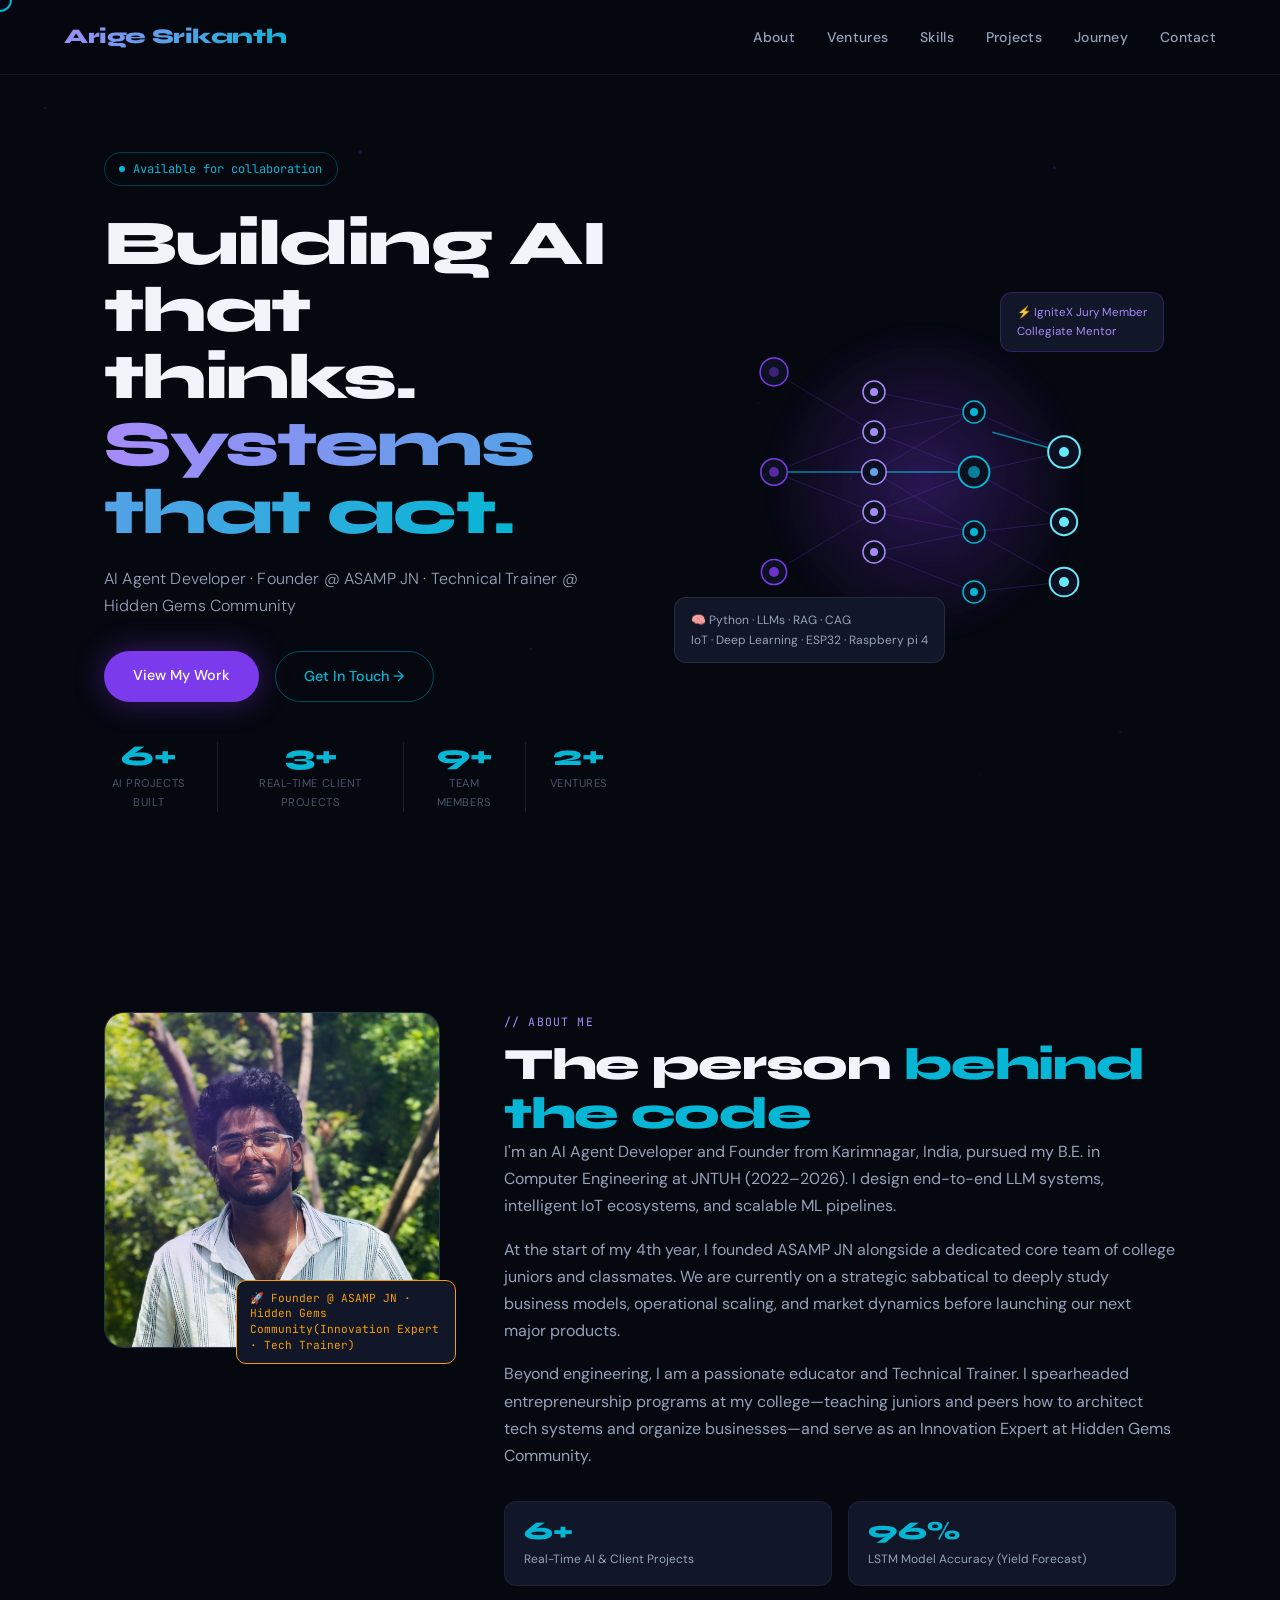
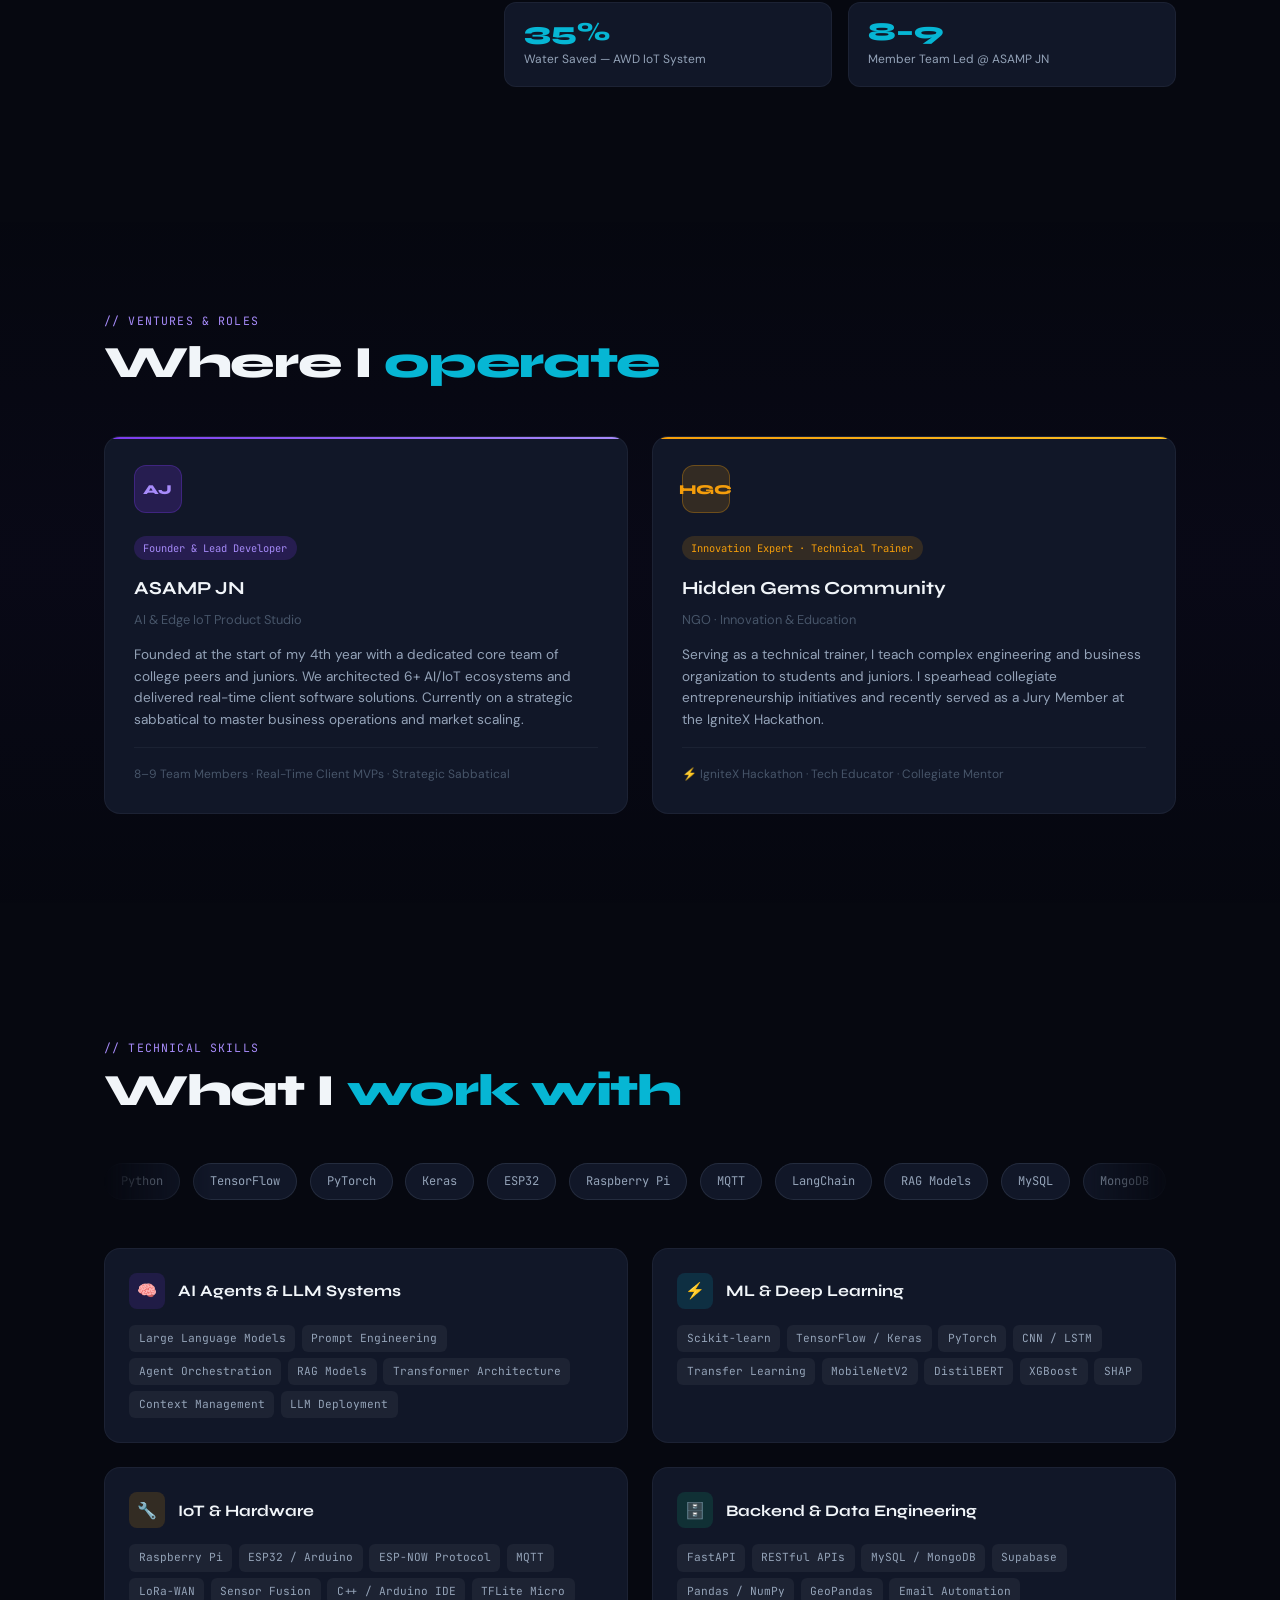
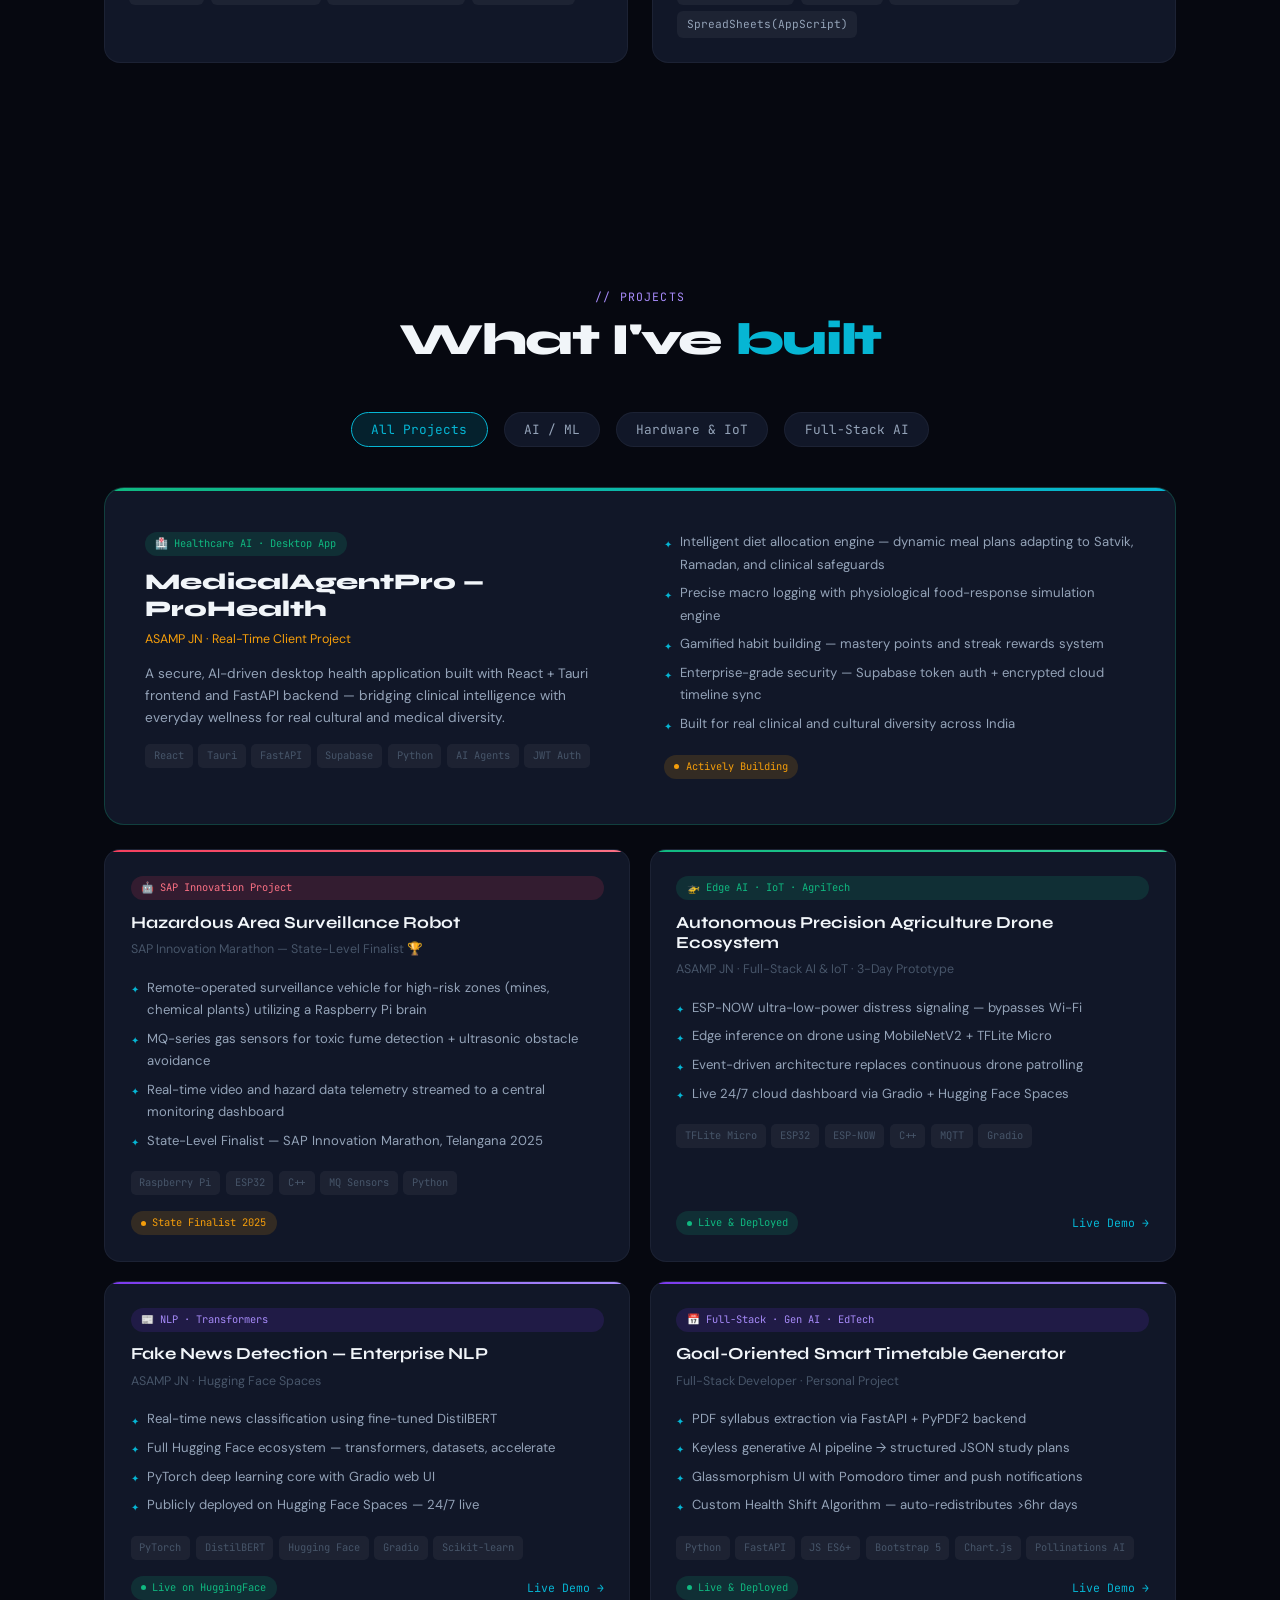
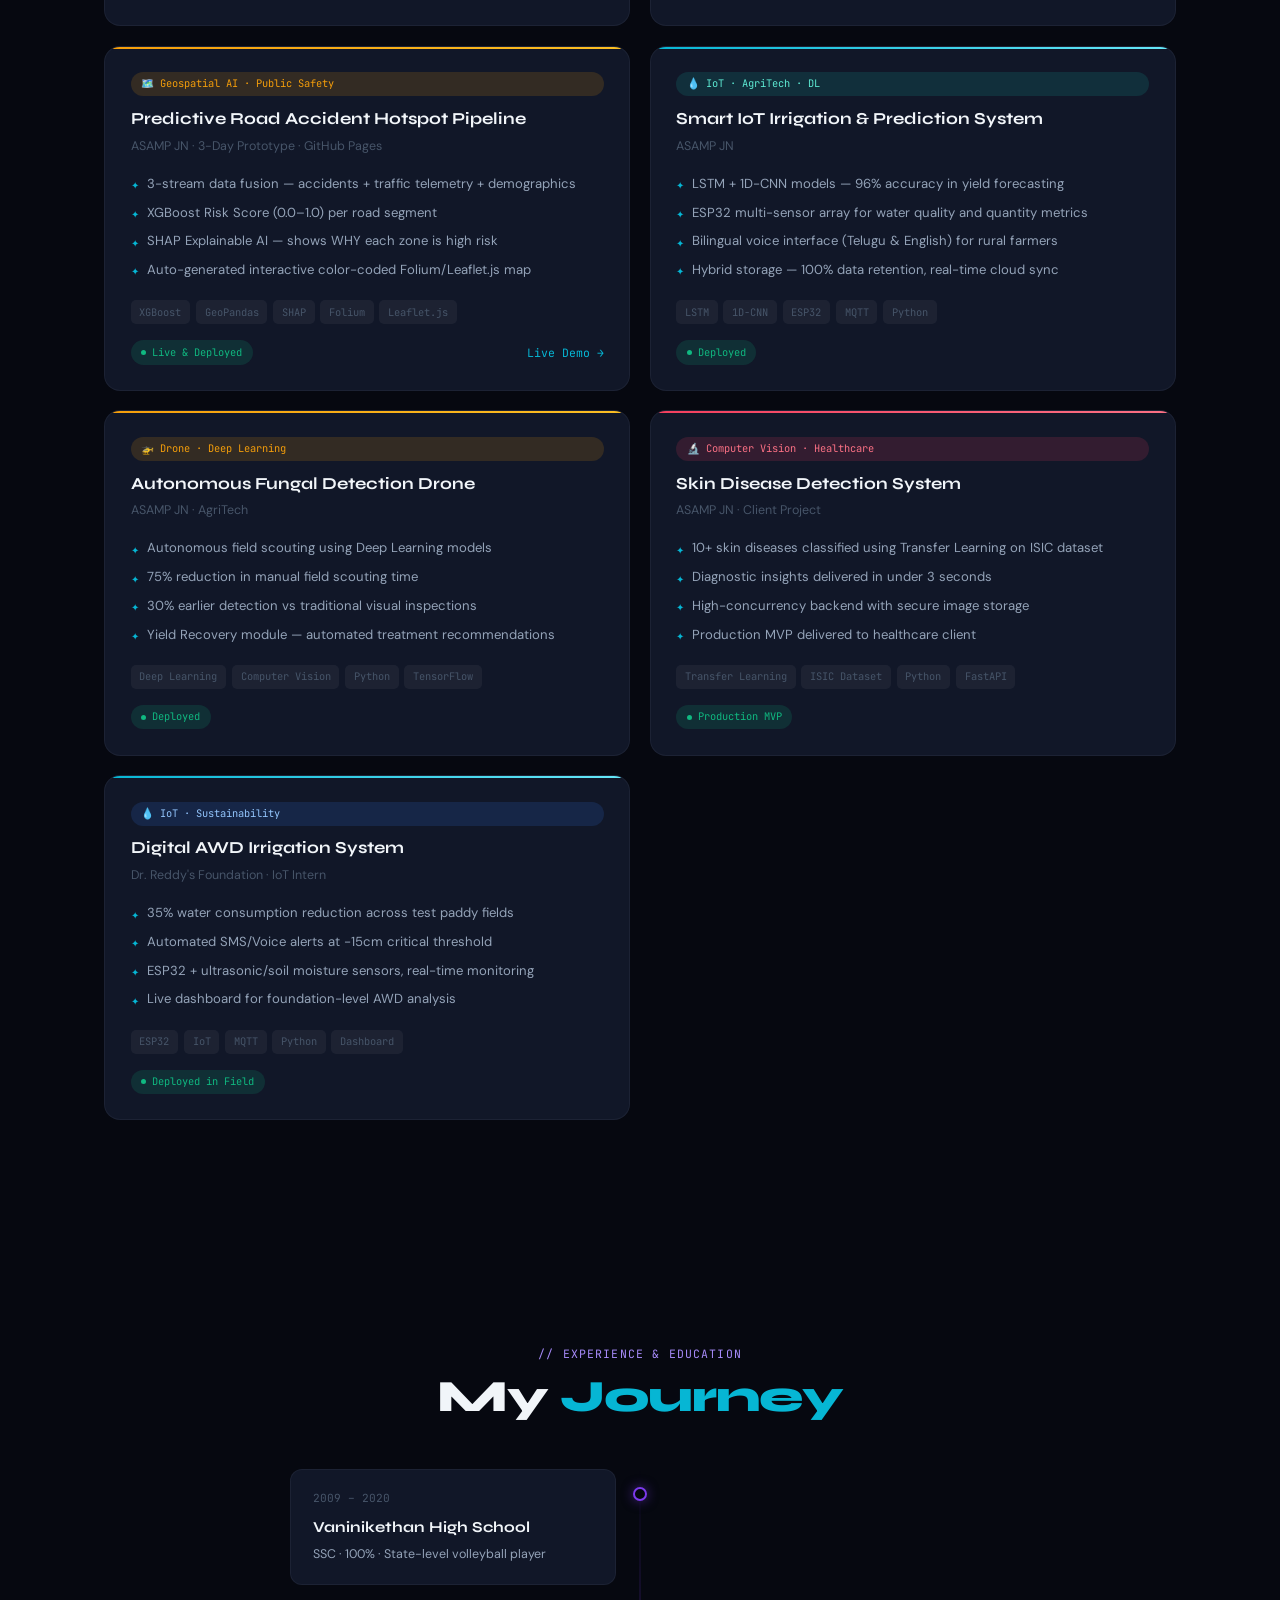
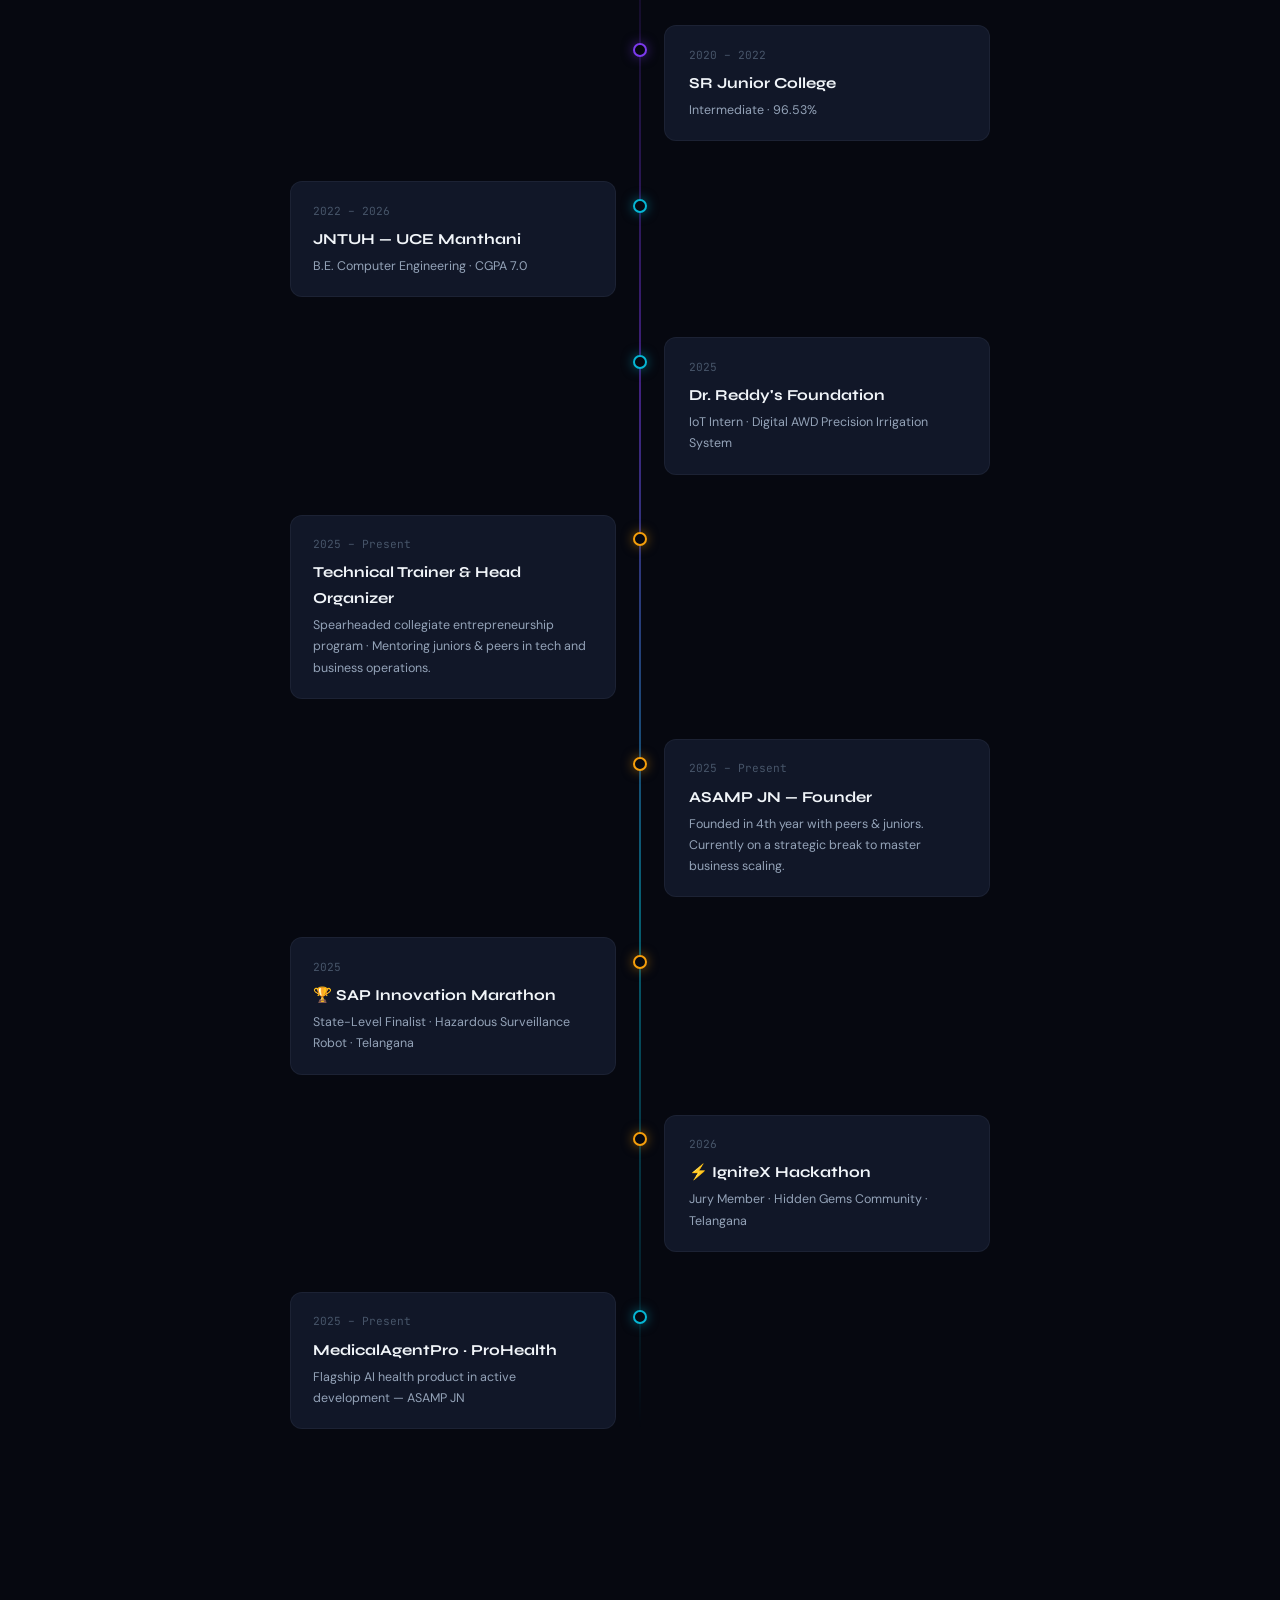
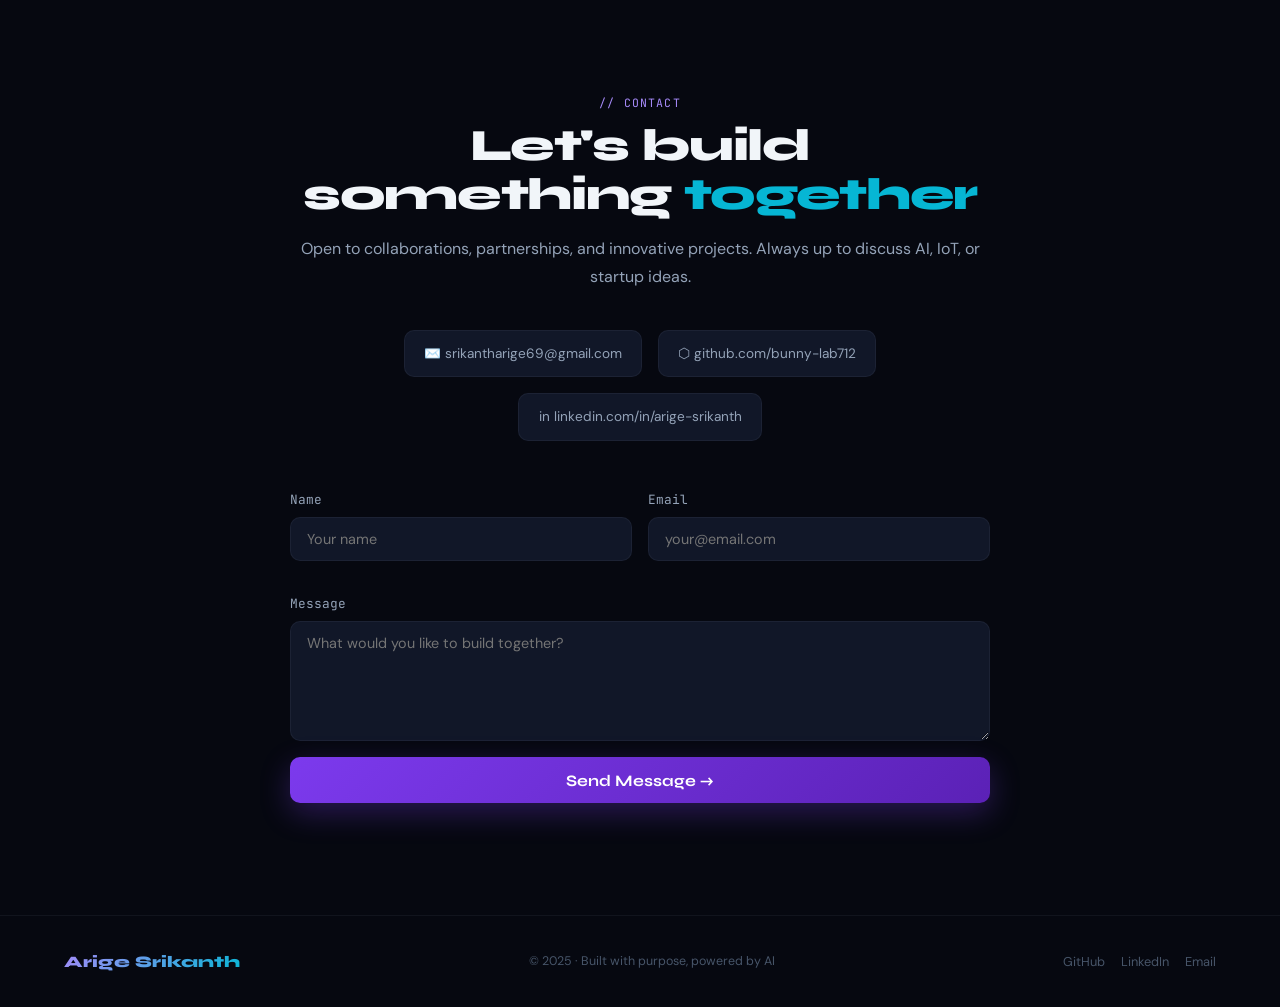
==== index.html @ 9370c53a "Rename bunny.html to index.html" ====
<!DOCTYPE html>
<html lang="en">
<head>
<meta charset="UTF-8"/>
<meta name="viewport" content="width=device-width, initial-scale=1.0"/>
<title>Arige Srikanth — AI Agent Developer & Founder</title>
<link href="https://fonts.googleapis.com/css2?family=Syne:wght@400;500;600;700;800&family=DM+Sans:ital,wght@0,300;0,400;0,500;1,300&family=JetBrains+Mono:wght@400;500&display=swap" rel="stylesheet"/>
<style>
:root {
  --bg: #060810;
  --bg2: #0c1020;
  --bg3: #111728;
  --violet: #7c3aed;
  --violet-light: #a78bfa;
  --cyan: #06b6d4;
  --cyan-light: #67e8f9;
  --amber: #f59e0b;
  --coral: #f43f5e;
  --green: #10b981;
  --text: #f1f5f9;
  --text2: #94a3b8;
  --text3: #475569;
  --border: rgba(148,163,184,0.08);
  --border2: rgba(148,163,184,0.15);
  --font-display: 'Syne', sans-serif;
  --font-body: 'DM Sans', sans-serif;
  --font-mono: 'JetBrains Mono', monospace;
}
*, *::before, *::after { box-sizing: border-box; margin: 0; padding: 0; }
html { scroll-behavior: smooth; }
body {
  background: var(--bg);
  color: var(--text);
  font-family: var(--font-body);
  font-size: 16px;
  line-height: 1.7;
  overflow-x: hidden;
  cursor: none; 
}
::selection { background: rgba(124,58,237,0.4); color: #fff; }
::-webkit-scrollbar { width: 4px; }
::-webkit-scrollbar-track { background: var(--bg); }
::-webkit-scrollbar-thumb { background: var(--violet); border-radius: 2px; }

/* ─── CUSTOM CURSOR ─── */
.custom-cursor {
  width: 24px; height: 24px;
  border: 2px solid var(--cyan);
  border-radius: 50%;
  position: fixed;
  pointer-events: none;
  z-index: 9999;
  transform: translate(-50%, -50%);
  transition: transform 0.1s ease-out, width 0.2s, height 0.2s, background 0.2s;
}
.custom-cursor.hovering {
  width: 40px; height: 40px;
  background: rgba(6,182,212,0.1);
  border-color: var(--violet-light);
}

/* ─── SCROLL TO TOP ─── */
.scroll-top {
  position: fixed; bottom: 30px; right: 30px;
  background: linear-gradient(135deg, var(--violet), var(--cyan));
  color: white; width: 45px; height: 45px;
  border-radius: 50%; display: flex; align-items: center; justify-content: center;
  cursor: none; opacity: 0; pointer-events: none; transition: all 0.3s;
  z-index: 100; text-decoration: none; font-size: 1.2rem;
  box-shadow: 0 4px 15px rgba(124,58,237,0.4);
}
.scroll-top.show { opacity: 1; pointer-events: auto; }
.scroll-top:hover { transform: translateY(-5px); box-shadow: 0 6px 20px rgba(6,182,212,0.5); }

/* ─── CANVAS ─── */
#particles-canvas {
  position: fixed; top: 0; left: 0;
  width: 100%; height: 100%;
  pointer-events: none; z-index: 0;
  opacity: 0.35;
}

/* ─── NAV ─── */
nav {
  position: fixed; top: 0; left: 0; right: 0;
  z-index: 100;
  display: flex; align-items: center; justify-content: space-between;
  padding: 1.2rem 4rem;
  backdrop-filter: blur(20px);
  background: rgba(6,8,16,0.7);
  border-bottom: 1px solid var(--border);
  transition: all 0.3s;
}
nav.scrolled { padding: 0.8rem 4rem; }
.nav-logo {
  font-family: var(--font-display);
  font-size: 1.3rem; font-weight: 800;
  background: linear-gradient(135deg, var(--violet-light), var(--cyan));
  -webkit-background-clip: text; -webkit-text-fill-color: transparent;
  letter-spacing: -0.02em;
}
.nav-links { display: flex; gap: 2rem; list-style: none; }
.nav-links a {
  color: var(--text2); text-decoration: none;
  font-size: 0.875rem; font-weight: 500; letter-spacing: 0.02em;
  transition: color 0.2s; position: relative;
  cursor: none;
}
.nav-links a::after {
  content: ''; position: absolute; bottom: -4px; left: 0;
  width: 0; height: 1px; background: var(--cyan);
  transition: width 0.3s;
}
.nav-links a:hover { color: var(--text); }
.nav-links a:hover::after { width: 100%; }

/* ─── SECTIONS ─── */
section { position: relative; z-index: 1; }
.container { max-width: 1200px; margin: 0 auto; padding: 0 4rem; }

/* ─── HERO ─── */
#hero {
  min-height: 100vh;
  display: flex; align-items: center;
  padding: 8rem 0 4rem;
}
.hero-inner {
  display: grid; grid-template-columns: 1fr 1fr;
  gap: 4rem; align-items: center;
}
.hero-tag {
  display: inline-flex; align-items: center; gap: 0.5rem;
  font-family: var(--font-mono); font-size: 0.75rem;
  color: var(--cyan); border: 1px solid rgba(6,182,212,0.3);
  padding: 0.35rem 0.9rem; border-radius: 100px;
  margin-bottom: 1.5rem;
  animation: fadeUp 0.8s ease forwards;
}
.hero-tag::before {
  content: ''; width: 6px; height: 6px;
  background: var(--cyan); border-radius: 50%;
  animation: pulse 2s infinite;
}
@keyframes pulse {
  0%,100% { opacity: 1; transform: scale(1); }
  50% { opacity: 0.4; transform: scale(0.8); }
}
.hero-title {
  font-family: var(--font-display);
  font-size: clamp(2.8rem, 5vw, 4.2rem);
  font-weight: 800; line-height: 1.05;
  letter-spacing: -0.03em;
  animation: fadeUp 0.8s 0.1s ease both;
}
.hero-title .line2 {
  background: linear-gradient(90deg, var(--violet-light) 0%, var(--cyan) 50%, var(--violet-light) 100%);
  background-size: 200%;
  -webkit-background-clip: text; -webkit-text-fill-color: transparent;
  animation: shimmer 4s linear infinite, fadeUp 0.8s 0.2s ease both;
}
@keyframes shimmer { to { background-position: 200% center; } }
.hero-sub {
  color: var(--text2); font-size: 1rem; margin: 1.2rem 0 2rem;
  font-weight: 300; letter-spacing: 0.01em;
  animation: fadeUp 0.8s 0.3s ease both;
}
.hero-btns {
  display: flex; gap: 1rem; flex-wrap: wrap;
  animation: fadeUp 0.8s 0.4s ease both;
}
.btn-primary {
  padding: 0.75rem 1.8rem;
  background: var(--violet); color: #fff;
  border: none; border-radius: 100px;
  font-family: var(--font-body); font-size: 0.9rem; font-weight: 500;
  cursor: none; text-decoration: none;
  transition: all 0.3s;
  box-shadow: 0 0 30px rgba(124,58,237,0.4);
}
.btn-primary:hover { transform: translateY(-2px); box-shadow: 0 0 50px rgba(124,58,237,0.6); }
.btn-ghost {
  padding: 0.75rem 1.8rem;
  background: transparent; color: var(--cyan);
  border: 1px solid rgba(6,182,212,0.4); border-radius: 100px;
  font-family: var(--font-body); font-size: 0.9rem; font-weight: 500;
  cursor: none; text-decoration: none;
  transition: all 0.3s;
}
.btn-ghost:hover { background: rgba(6,182,212,0.1); transform: translateY(-2px); }
.hero-stats {
  display: flex; gap: 1.5rem; margin-top: 2.5rem;
  animation: fadeUp 0.8s 0.5s ease both;
}
.hstat { text-align: center; }
.hstat-n {
  font-family: var(--font-display); font-size: 1.8rem; font-weight: 800;
  color: var(--cyan); line-height: 1;
}
.hstat-l { font-size: 0.7rem; color: var(--text3); margin-top: 0.2rem; letter-spacing: 0.05em; text-transform: uppercase; }
.hstat-sep { width: 1px; background: var(--border2); align-self: stretch; }

/* Neural Network SVG */
.hero-visual {
  display: flex; align-items: center; justify-content: center;
  animation: fadeUp 0.8s 0.3s ease both;
}
.neural-wrap {
  position: relative; width: 460px; height: 420px;
}
.neural-wrap svg { width: 100%; height: 100%; }
.floating-badge {
  position: absolute; bottom: 30px; left: -20px;
  background: var(--bg3); border: 1px solid var(--border2);
  border-radius: 12px; padding: 0.7rem 1rem;
  font-size: 0.75rem; color: var(--text2);
  backdrop-filter: blur(10px);
  animation: float 4s ease-in-out infinite;
}
.floating-badge2 {
  position: absolute; top: 20px; right: -10px;
  background: var(--bg3); border: 1px solid rgba(124,58,237,0.3);
  border-radius: 12px; padding: 0.6rem 1rem;
  font-size: 0.72rem; color: var(--violet-light);
  animation: float 4s 2s ease-in-out infinite;
}
@keyframes float {
  0%,100% { transform: translateY(0); }
  50% { transform: translateY(-10px); }
}

/* ─── SECTION HEADER ─── */
.section-header { margin-bottom: 3rem; }
.section-tag {
  font-family: var(--font-mono); font-size: 0.72rem;
  color: var(--violet-light); letter-spacing: 0.1em; text-transform: uppercase;
  margin-bottom: 0.5rem;
}
.section-title {
  font-family: var(--font-display);
  font-size: clamp(2rem, 3.5vw, 2.8rem);
  font-weight: 800; letter-spacing: -0.03em; line-height: 1.1;
}
.section-title span { color: var(--cyan); }

/* ─── ABOUT ─── */
#about { padding: 7rem 0; }
.about-grid {
  display: grid; grid-template-columns: 1fr 2fr; gap: 4rem; align-items: start;
}
.about-photo-wrap { position: relative; }
.about-photo {
  width: 100%; aspect-ratio: 1;
  background: linear-gradient(135deg, rgba(124,58,237,0.2), rgba(6,182,212,0.2));
  border-radius: 20px; border: 1px solid var(--border2);
  display: flex; align-items: center; justify-content: center;
  font-family: var(--font-display); font-size: 5rem; font-weight: 800;
  color: var(--violet-light); position: relative; overflow: hidden;
}
.about-photo::before {
  content: ''; position: absolute; inset: 0;
  background: radial-gradient(circle at 30% 30%, rgba(124,58,237,0.3), transparent 60%);
}
.about-badge {
  position: absolute; bottom: -1rem; right: -1rem;
  background: var(--bg3); border: 1px solid var(--amber);
  border-radius: 10px; padding: 0.6rem 0.8rem;
  font-size: 0.7rem; color: var(--amber); font-family: var(--font-mono);
  max-width: 220px; line-height: 1.4;
}
.about-text h3 {
  font-family: var(--font-display); font-size: 1.5rem;
  font-weight: 700; margin-bottom: 1rem; color: var(--text);
}
.about-text p { color: var(--text2); margin-bottom: 1rem; }
.about-stats {
  display: grid; grid-template-columns: repeat(2,1fr); gap: 1rem; margin-top: 2rem;
}
.astat {
  background: var(--bg3); border: 1px solid var(--border);
  border-radius: 12px; padding: 1rem 1.2rem;
  transition: border-color 0.3s;
}
.astat:hover { border-color: var(--violet); }
.astat-n {
  font-family: var(--font-display); font-size: 1.6rem;
  font-weight: 800; color: var(--cyan); line-height: 1;
}
.astat-l { font-size: 0.75rem; color: var(--text2); margin-top: 0.3rem; }

/* ─── VENTURES ─── */
#ventures { padding: 7rem 0; background: linear-gradient(180deg, transparent, rgba(124,58,237,0.03), transparent); }
.ventures-grid { display: grid; grid-template-columns: repeat(auto-fit, minmax(300px, 1fr)); gap: 1.5rem; }
.venture-card {
  background: var(--bg3); border-radius: 16px;
  border: 1px solid var(--border);
  padding: 1.8rem; position: relative; overflow: hidden;
  transition: all 0.4s; cursor: default;
}
.venture-card::before {
  content: ''; position: absolute; top: 0; left: 0; right: 0; height: 2px;
  transition: opacity 0.3s;
}
.venture-card.violet::before { background: linear-gradient(90deg, var(--violet), var(--violet-light)); }
.venture-card.amber::before { background: linear-gradient(90deg, var(--amber), #fbbf24); }
.venture-card:hover { transform: translateY(-6px); border-color: var(--border2); }
.venture-card.violet:hover { box-shadow: 0 20px 60px rgba(124,58,237,0.2); }
.venture-card.amber:hover { box-shadow: 0 20px 60px rgba(245,158,11,0.2); }
.venture-icon {
  width: 48px; height: 48px; border-radius: 12px;
  display: flex; align-items: center; justify-content: center;
  font-family: var(--font-display); font-size: 0.85rem; font-weight: 800;
  margin-bottom: 1.2rem;
}
.vi-v { background: rgba(124,58,237,0.2); color: var(--violet-light); border: 1px solid rgba(124,58,237,0.3); }
.vi-a { background: rgba(245,158,11,0.15); color: var(--amber); border: 1px solid rgba(245,158,11,0.3); }
.venture-role-pill {
  font-family: var(--font-mono); font-size: 0.65rem;
  padding: 0.2rem 0.6rem; border-radius: 100px;
  margin-bottom: 0.8rem; display: inline-block;
}
.rp-v { background: rgba(124,58,237,0.2); color: var(--violet-light); }
.rp-a { background: rgba(245,158,11,0.15); color: var(--amber); }
.venture-name {
  font-family: var(--font-display); font-size: 1.15rem;
  font-weight: 700; margin-bottom: 0.3rem;
}
.venture-sub { font-size: 0.8rem; color: var(--text3); margin-bottom: 0.8rem; }
.venture-body { font-size: 0.85rem; color: var(--text2); line-height: 1.6; }
.venture-footer { margin-top: 1rem; padding-top: 1rem; border-top: 1px solid var(--border); font-size: 0.75rem; color: var(--text3); }

/* ─── SKILLS ─── */
#skills { padding: 7rem 0; }
.marquee-outer { overflow: hidden; margin-bottom: 3rem; mask-image: linear-gradient(90deg, transparent, black 10%, black 90%, transparent); }
.marquee-track {
  display: flex; gap: 0.8rem; width: max-content;
  animation: marquee 25s linear infinite;
}
.marquee-outer:hover .marquee-track { animation-play-state: paused; }
@keyframes marquee { to { transform: translateX(-50%); } }
.skill-pill {
  padding: 0.45rem 1rem; border-radius: 100px; white-space: nowrap;
  font-family: var(--font-mono); font-size: 0.75rem;
  border: 1px solid var(--border2); color: var(--text2);
  background: var(--bg3);
}
.skills-grid { display: grid; grid-template-columns: repeat(2,1fr); gap: 1.5rem; }
.skill-card {
  background: var(--bg3); border: 1px solid var(--border);
  border-radius: 16px; padding: 1.5rem;
  transition: all 0.3s;
}
.skill-card:hover { border-color: var(--border2); transform: translateY(-3px); }
.skill-card-head {
  display: flex; align-items: center; gap: 0.8rem; margin-bottom: 1rem;
}
.skill-card-icon {
  width: 36px; height: 36px; border-radius: 8px;
  display: flex; align-items: center; justify-content: center;
  font-size: 1rem;
}
.skill-card-title { font-family: var(--font-display); font-size: 1rem; font-weight: 700; }
.skill-tags { display: flex; flex-wrap: wrap; gap: 0.4rem; }
.stag {
  font-family: var(--font-mono); font-size: 0.7rem;
  padding: 0.25rem 0.6rem; border-radius: 6px;
  background: rgba(255,255,255,0.05); color: var(--text2);
}

/* ─── PROJECT FILTERS ─── */
.project-filters {
  display: flex; flex-wrap: wrap; justify-content: center; gap: 1rem; margin-bottom: 2.5rem;
}
.filter-btn {
  background: var(--bg3); border: 1px solid var(--border); color: var(--text2);
  padding: 0.5rem 1.2rem; border-radius: 100px; cursor: none; font-family: var(--font-mono);
  font-size: 0.8rem; transition: all 0.3s;
}
.filter-btn:hover { border-color: var(--cyan); color: var(--cyan); }
.filter-btn.active { background: rgba(6,182,212,0.15); border-color: var(--cyan); color: var(--cyan); }

/* ─── PROJECTS ─── */
#projects { padding: 7rem 0; }
.proj-featured {
  background: var(--bg3);
  border: 1px solid rgba(16,185,129,0.25);
  border-radius: 20px; padding: 2.5rem;
  margin-bottom: 1.5rem;
  position: relative; overflow: hidden;
  transition: all 0.4s;
  display: flex;
}
.proj-featured::before {
  content: ''; position: absolute; top: 0; left: 0; right: 0; height: 3px;
  background: linear-gradient(90deg, var(--green), var(--cyan));
}
.proj-featured:hover { transform: translateY(-4px); box-shadow: 0 30px 80px rgba(16,185,129,0.15); }
.proj-featured-inner { display: grid; grid-template-columns: 1fr 1fr; gap: 3rem; align-items: start; width: 100%; }
.proj-grid { display: grid; grid-template-columns: repeat(2,1fr); gap: 1.2rem; }
.proj-card {
  background: var(--bg3); border-radius: 16px;
  border: 1px solid var(--border);
  padding: 1.6rem; position: relative; overflow: hidden;
  transition: all 0.4s; display: flex; flex-direction: column;
}
.proj-card::before {
  content: ''; position: absolute; top: 0; left: 0; right: 0; height: 2px;
  opacity: 0; transition: opacity 0.3s;
}
.proj-card:hover { transform: translateY(-5px); }
.proj-card.c-violet::before { background: linear-gradient(90deg, var(--violet), var(--violet-light)); }
.proj-card.c-violet:hover { border-color: rgba(124,58,237,0.3); box-shadow: 0 20px 50px rgba(124,58,237,0.15); }
.proj-card.c-violet::before, .proj-card.c-violet:hover::before { opacity: 1; }
.proj-card.c-cyan::before { background: linear-gradient(90deg, var(--cyan), var(--cyan-light)); }
.proj-card.c-cyan:hover { border-color: rgba(6,182,212,0.3); box-shadow: 0 20px 50px rgba(6,182,212,0.15); }
.proj-card.c-cyan::before, .proj-card.c-cyan:hover::before { opacity: 1; }
.proj-card.c-coral::before { background: linear-gradient(90deg, var(--coral), #fb7185); }
.proj-card.c-coral:hover { border-color: rgba(244,63,94,0.3); box-shadow: 0 20px 50px rgba(244,63,94,0.15); }
.proj-card.c-coral::before, .proj-card.c-coral:hover::before { opacity: 1; }
.proj-card.c-amber::before { background: linear-gradient(90deg, var(--amber), #fbbf24); }
.proj-card.c-amber:hover { border-color: rgba(245,158,11,0.3); box-shadow: 0 20px 50px rgba(245,158,11,0.15); }
.proj-card.c-amber::before, .proj-card.c-amber:hover::before { opacity: 1; }
.proj-card.c-green::before { background: linear-gradient(90deg, var(--green), #34d399); }
.proj-card.c-green:hover { border-color: rgba(16,185,129,0.3); box-shadow: 0 20px 50px rgba(16,185,129,0.15); }
.proj-card.c-green::before, .proj-card.c-green:hover::before { opacity: 1; }
.proj-category {
  font-family: var(--font-mono); font-size: 0.65rem;
  padding: 0.2rem 0.65rem; border-radius: 100px;
  display: inline-block; margin-bottom: 0.8rem;
}
.pc-green { background: rgba(16,185,129,0.15); color: var(--green); }
.pc-violet { background: rgba(124,58,237,0.15); color: var(--violet-light); }
.pc-cyan { background: rgba(6,182,212,0.15); color: var(--cyan); }
.pc-coral { background: rgba(244,63,94,0.15); color: #fb7185; }
.pc-amber { background: rgba(245,158,11,0.15); color: var(--amber); }
.pc-blue { background: rgba(59,130,246,0.15); color: #93c5fd; }
.pc-teal { background: rgba(20,184,166,0.15); color: #5eead4; }
.proj-title {
  font-family: var(--font-display); font-size: 1.05rem;
  font-weight: 700; margin-bottom: 0.4rem; line-height: 1.2;
}
.proj-title-lg {
  font-family: var(--font-display); font-size: 1.4rem;
  font-weight: 800; margin-bottom: 0.4rem; line-height: 1.2;
}
.proj-sub { font-size: 0.78rem; color: var(--text3); margin-bottom: 0.8rem; }
.proj-desc { font-size: 0.85rem; color: var(--text2); line-height: 1.6; margin-bottom: 1rem; }
.proj-metrics { list-style: none; margin-bottom: 1rem; }
.proj-metrics li {
  font-size: 0.82rem; color: var(--text2); padding: 0.2rem 0;
  display: flex; align-items: flex-start; gap: 0.5rem;
}
.proj-metrics li::before { content: '✦'; color: var(--cyan); font-size: 0.6rem; margin-top: 0.35rem; flex-shrink: 0; }
.tech-pills { display: flex; flex-wrap: wrap; gap: 0.35rem; margin-bottom: 1rem; }
.tpill {
  font-family: var(--font-mono); font-size: 0.65rem;
  padding: 0.2rem 0.55rem; border-radius: 5px;
  background: rgba(255,255,255,0.05); color: var(--text3);
}
.proj-footer { margin-top: auto; display: flex; align-items: center; justify-content: space-between; }
.status-badge {
  font-family: var(--font-mono); font-size: 0.65rem;
  padding: 0.2rem 0.65rem; border-radius: 100px;
  display: inline-flex; align-items: center; gap: 0.4rem;
}
.sb-green { background: rgba(16,185,129,0.15); color: var(--green); }
.sb-amber { background: rgba(245,158,11,0.15); color: var(--amber); }
.sb-dot { width: 5px; height: 5px; border-radius: 50%; animation: pulse 2s infinite; }
.sb-dot-green { background: var(--green); }
.sb-dot-amber { background: var(--amber); }
.proj-link {
  font-family: var(--font-mono); font-size: 0.72rem;
  color: var(--cyan); text-decoration: none;
  display: flex; align-items: center; gap: 0.3rem;
  transition: gap 0.2s; cursor: none;
}
.proj-link:hover { gap: 0.5rem; }

/* ─── TIMELINE ─── */
#journey { padding: 7rem 0; }
.timeline { position: relative; max-width: 700px; margin: 0 auto; }
.timeline-line {
  position: absolute; left: 50%; top: 0; bottom: 0;
  width: 1px; transform: translateX(-50%);
  background: linear-gradient(180deg, transparent, var(--violet), var(--cyan), transparent);
}
.tl-item {
  display: grid; grid-template-columns: 1fr 48px 1fr;
  gap: 0; margin-bottom: 2.5rem; align-items: start;
}
.tl-content {
  background: var(--bg3); border: 1px solid var(--border);
  border-radius: 12px; padding: 1.2rem 1.4rem;
  transition: all 0.3s;
}
.tl-content:hover { border-color: var(--border2); }
.tl-left { padding-right: 1.5rem; }
.tl-right { padding-left: 1.5rem; }
.tl-empty { padding: 0; background: none; border: none; }
.tl-dot {
  width: 14px; height: 14px; border-radius: 50%;
  border: 2px solid var(--violet); background: var(--bg);
  margin: 1.1rem auto 0;
  box-shadow: 0 0 12px rgba(124,58,237,0.5);
  position: relative; z-index: 2;
}
.tl-dot.cyan { border-color: var(--cyan); box-shadow: 0 0 12px rgba(6,182,212,0.5); }
.tl-dot.amber { border-color: var(--amber); box-shadow: 0 0 12px rgba(245,158,11,0.5); }
.tl-year { font-family: var(--font-mono); font-size: 0.7rem; color: var(--text3); margin-bottom: 0.4rem; }
.tl-title { font-family: var(--font-display); font-size: 0.95rem; font-weight: 700; margin-bottom: 0.2rem; }
.tl-sub { font-size: 0.78rem; color: var(--text2); }

/* ─── CONTACT ─── */
#contact { padding: 7rem 0; }
.contact-inner { max-width: 700px; margin: 0 auto; text-align: center; }
.contact-inner .section-title { margin-bottom: 1rem; }
.contact-sub { color: var(--text2); margin-bottom: 2.5rem; }
.contact-links { display: flex; justify-content: center; gap: 1rem; margin-bottom: 3rem; flex-wrap: wrap; }
.clink {
  display: flex; align-items: center; gap: 0.5rem;
  background: var(--bg3); border: 1px solid var(--border);
  border-radius: 10px; padding: 0.7rem 1.2rem;
  color: var(--text2); text-decoration: none; font-size: 0.85rem;
  transition: all 0.3s; cursor: none;
}
.clink:hover { border-color: var(--cyan); color: var(--cyan); transform: translateY(-2px); }
.contact-form { text-align: left; }
.form-row { display: grid; grid-template-columns: 1fr 1fr; gap: 1rem; margin-bottom: 1rem; }
.form-group { display: flex; flex-direction: column; gap: 0.4rem; margin-bottom: 1rem; }
.form-group label { font-size: 0.8rem; color: var(--text2); font-family: var(--font-mono); }
.form-group input, .form-group textarea {
  background: var(--bg3); border: 1px solid var(--border);
  border-radius: 10px; padding: 0.75rem 1rem;
  color: var(--text); font-family: var(--font-body); font-size: 0.9rem;
  transition: border-color 0.3s; outline: none; resize: vertical; cursor: none;
}
.form-group input:focus, .form-group textarea:focus { border-color: var(--violet); }
.form-group textarea { min-height: 120px; }
.btn-send {
  width: 100%; padding: 0.85rem;
  background: linear-gradient(135deg, var(--violet), #5b21b6);
  color: #fff; border: none; border-radius: 10px;
  font-family: var(--font-display); font-size: 1rem; font-weight: 700;
  cursor: none; transition: all 0.3s;
  box-shadow: 0 10px 30px rgba(124,58,237,0.3);
}
.btn-send:hover { transform: translateY(-2px); box-shadow: 0 15px 40px rgba(124,58,237,0.5); }

/* ─── FOOTER ─── */
footer {
  padding: 2rem 4rem; border-top: 1px solid var(--border);
  display: flex; align-items: center; justify-content: space-between;
  position: relative; z-index: 1;
}
.footer-logo {
  font-family: var(--font-display); font-size: 1rem; font-weight: 800;
  background: linear-gradient(135deg, var(--violet-light), var(--cyan));
  -webkit-background-clip: text; -webkit-text-fill-color: transparent;
}
.footer-copy { font-size: 0.78rem; color: var(--text3); }
.footer-links { display: flex; gap: 1rem; }
.footer-links a { color: var(--text3); text-decoration: none; font-size: 0.8rem; transition: color 0.2s; cursor: none; }
.footer-links a:hover { color: var(--cyan); }

/* ─── ANIMATIONS ─── */
@keyframes fadeUp {
  from { opacity: 0; transform: translateY(30px); }
  to { opacity: 1; transform: translateY(0); }
}
.reveal {
  opacity: 0; transform: translateY(30px);
  transition: opacity 0.7s ease, transform 0.7s ease;
}
.reveal.visible { opacity: 1; transform: translateY(0); }
.reveal-delay-1 { transition-delay: 0.1s; }
.reveal-delay-2 { transition-delay: 0.2s; }
.reveal-delay-3 { transition-delay: 0.3s; }

/* ─── RESPONSIVE ─── */
@media (max-width: 900px) {
  nav { padding: 1rem 1.5rem; }
  .container { padding: 0 1.5rem; }
  .hero-inner { grid-template-columns: 1fr; }
  .neural-wrap { width: 300px; height: 280px; }
  .about-grid { grid-template-columns: 1fr; }
  .ventures-grid { grid-template-columns: 1fr; }
  .skills-grid { grid-template-columns: 1fr; }
  .proj-grid { grid-template-columns: 1fr; }
  .proj-featured-inner { grid-template-columns: 1fr; gap: 1.5rem; }
  .tl-item { grid-template-columns: 1fr 32px; }
  .tl-left, .tl-right { padding-left: 1rem; padding-right: 0; }
  .form-row { grid-template-columns: 1fr; }
  footer { flex-direction: column; gap: 1rem; text-align: center; }
  .hero-stats { flex-wrap: wrap; }
  .nav-links { display: none; }
  .custom-cursor { display: none; } /* Hide cursor on mobile */
  body, a, button, input, textarea { cursor: auto !important; }
}
</style>
</head>
<body>

<div class="custom-cursor" id="customCursor"></div>
<canvas id="particles-canvas"></canvas>
<a href="#hero" class="scroll-top" id="scrollTop">↑</a>

<nav id="navbar">
  <div class="nav-logo">Arige Srikanth</div>
  <ul class="nav-links">
    <li><a href="#about">About</a></li>
    <li><a href="#ventures">Ventures</a></li>
    <li><a href="#skills">Skills</a></li>
    <li><a href="#projects">Projects</a></li>
    <li><a href="#journey">Journey</a></li>
    <li><a href="#contact">Contact</a></li>
  </ul>
</nav>

<section id="hero">
  <div class="container">
    <div class="hero-inner">
      <div class="hero-left">
        <div class="hero-tag">Available for collaboration</div>
        <h1 class="hero-title">
          Building AI that thinks.<br>
          <span class="line2">Systems that act.</span>
        </h1>
        <p class="hero-sub">AI Agent Developer · Founder @ ASAMP JN · Technical Trainer @ Hidden Gems Community</p>
        <div class="hero-btns">
          <a href="#projects" class="btn-primary">View My Work</a>
          <a href="mailto:srikantharige69@gmail.com" class="btn-ghost">Get In Touch →</a>
        </div>
        <div class="hero-stats">
          <div class="hstat">
            <div class="hstat-n" data-count="6">0</div>
            <div class="hstat-l">AI Projects Built</div>
          </div>
          <div class="hstat-sep"></div>
          <div class="hstat">
            <div class="hstat-n" data-count="3">0</div>
            <div class="hstat-l">Real-Time Client Projects</div>
          </div>
          <div class="hstat-sep"></div>
          <div class="hstat">
            <div class="hstat-n" data-count="9">0</div>
            <div class="hstat-l">Team Members</div>
          </div>
          <div class="hstat-sep"></div>
          <div class="hstat">
            <div class="hstat-n" data-count="2">0</div>
            <div class="hstat-l">Ventures</div>
          </div>
        </div>
      </div>
      <div class="hero-visual">
        <div class="neural-wrap">
          <svg viewBox="0 0 460 420" xmlns="http://www.w3.org/2000/svg">
            <defs>
              <radialGradient id="glow" cx="50%" cy="50%" r="50%">
                <stop offset="0%" stop-color="#7c3aed" stop-opacity="0.3"/>
                <stop offset="100%" stop-color="#7c3aed" stop-opacity="0"/>
              </radialGradient>
              <filter id="blur">
                <feGaussianBlur stdDeviation="3"/>
              </filter>
            </defs>
            <circle cx="230" cy="210" r="160" fill="url(#glow)" filter="url(#blur)"/>
            <g stroke="#7c3aed" stroke-width="0.8" opacity="0.3">
              <line x1="80" y1="100" x2="180" y2="160"/><line x1="80" y1="200" x2="180" y2="160"/>
              <line x1="80" y1="200" x2="180" y2="240"/><line x1="80" y1="300" x2="180" y2="240"/>
              <line x1="180" y1="120" x2="280" y2="140"/><line x1="180" y1="160" x2="280" y2="140"/>
              <line x1="180" y1="160" x2="280" y2="200"/><line x1="180" y1="200" x2="280" y2="140"/>
              <line x1="180" y1="200" x2="280" y2="200"/><line x1="180" y1="200" x2="280" y2="260"/>
              <line x1="180" y1="240" x2="280" y2="200"/><line x1="180" y1="240" x2="280" y2="260"/>
              <line x1="180" y1="280" x2="280" y2="260"/><line x1="180" y1="280" x2="280" y2="320"/>
              <line x1="280" y1="140" x2="370" y2="180"/><line x1="280" y1="200" x2="370" y2="180"/>
              <line x1="280" y1="200" x2="370" y2="250"/><line x1="280" y1="260" x2="370" y2="250"/>
              <line x1="280" y1="260" x2="370" y2="310"/><line x1="280" y1="320" x2="370" y2="310"/>
            </g>
            <g stroke="#06b6d4" stroke-width="1.5" opacity="0.7">
              <line x1="80" y1="200" x2="280" y2="200" class="signal-line" style="stroke-dasharray:200;stroke-dashoffset:200">
                <animate attributeName="stroke-dashoffset" values="200;-200" dur="3s" repeatCount="indefinite"/>
              </line>
              <line x1="80" y1="100" x2="370" y2="180" class="signal-line" style="stroke-dasharray:320;stroke-dashoffset:320">
                <animate attributeName="stroke-dashoffset" values="320;-320" dur="4s" begin="1s" repeatCount="indefinite"/>
              </line>
            </g>
            <g>
              <circle cx="80" cy="100" r="12" fill="#0c1020" stroke="#7c3aed" stroke-width="1.5"><animate attributeName="r" values="12;14;12" dur="3s" repeatCount="indefinite"/></circle>
              <circle cx="80" cy="100" r="5" fill="#7c3aed"><animate attributeName="opacity" values="1;0.4;1" dur="3s" repeatCount="indefinite"/></circle>
              <circle cx="80" cy="200" r="12" fill="#0c1020" stroke="#7c3aed" stroke-width="1.5"><animate attributeName="r" values="12;14;12" dur="3s" begin="0.5s" repeatCount="indefinite"/></circle>
              <circle cx="80" cy="200" r="5" fill="#7c3aed"><animate attributeName="opacity" values="1;0.4;1" dur="3s" begin="0.5s" repeatCount="indefinite"/></circle>
              <circle cx="80" cy="300" r="12" fill="#0c1020" stroke="#7c3aed" stroke-width="1.5"><animate attributeName="r" values="12;14;12" dur="3s" begin="1s" repeatCount="indefinite"/></circle>
              <circle cx="80" cy="300" r="5" fill="#7c3aed"><animate attributeName="opacity" values="1;0.4;1" dur="3s" begin="1s" repeatCount="indefinite"/></circle>
            </g>
            <g>
              <circle cx="180" cy="120" r="11" fill="#0c1020" stroke="#a78bfa" stroke-width="1.5"/>
              <circle cx="180" cy="120" r="4" fill="#a78bfa"/>
              <circle cx="180" cy="160" r="11" fill="#0c1020" stroke="#a78bfa" stroke-width="1.5"/>
              <circle cx="180" cy="160" r="4" fill="#a78bfa"/>
              <circle cx="180" cy="200" r="11" fill="#0c1020" stroke="#a78bfa" stroke-width="1.5"><animate attributeName="r" values="11;14;11" dur="2s" repeatCount="indefinite"/></circle>
              <circle cx="180" cy="200" r="4" fill="#a78bfa"><animate attributeName="fill" values="#a78bfa;#06b6d4;#a78bfa" dur="2s" repeatCount="indefinite"/></circle>
              <circle cx="180" cy="240" r="11" fill="#0c1020" stroke="#a78bfa" stroke-width="1.5"/>
              <circle cx="180" cy="240" r="4" fill="#a78bfa"/>
              <circle cx="180" cy="280" r="11" fill="#0c1020" stroke="#a78bfa" stroke-width="1.5"/>
              <circle cx="180" cy="280" r="4" fill="#a78bfa"/>
            </g>
            <g>
              <circle cx="280" cy="140" r="11" fill="#0c1020" stroke="#06b6d4" stroke-width="1.5"/>
              <circle cx="280" cy="140" r="4" fill="#06b6d4"/>
              <circle cx="280" cy="200" r="14" fill="#0c1020" stroke="#06b6d4" stroke-width="2"><animate attributeName="r" values="14;17;14" dur="2.5s" repeatCount="indefinite"/></circle>
              <circle cx="280" cy="200" r="6" fill="#06b6d4"><animate attributeName="opacity" values="1;0.3;1" dur="2.5s" repeatCount="indefinite"/></circle>
              <circle cx="280" cy="260" r="11" fill="#0c1020" stroke="#06b6d4" stroke-width="1.5"/>
              <circle cx="280" cy="260" r="4" fill="#06b6d4"/>
              <circle cx="280" cy="320" r="11" fill="#0c1020" stroke="#06b6d4" stroke-width="1.5"/>
              <circle cx="280" cy="320" r="4" fill="#06b6d4"/>
            </g>
            <g>
              <circle cx="370" cy="180" r="13" fill="#0c1020" stroke="#67e8f9" stroke-width="2"><animate attributeName="r" values="13;16;13" dur="3s" repeatCount="indefinite"/></circle>
              <circle cx="370" cy="180" r="5" fill="#67e8f9"/>
              <circle cx="370" cy="250" r="13" fill="#0c1020" stroke="#67e8f9" stroke-width="2"><animate attributeName="r" values="13;16;13" dur="3s" begin="1.5s" repeatCount="indefinite"/></circle>
              <circle cx="370" cy="250" r="5" fill="#67e8f9"/>
              <circle cx="370" cy="310" r="13" fill="#0c1020" stroke="#67e8f9" stroke-width="2"><animate attributeName="r" values="13;16;13" dur="3s" begin="0.75s" repeatCount="indefinite"/></circle>
              <circle cx="370" cy="310" r="5" fill="#67e8f9"/>
            </g>
          </svg>
          <div class="floating-badge">
            🧠 Python · LLMs · RAG · CAG <br>IoT · Deep Learning · ESP32 · Raspbery pi 4 
          </div>
          <div class="floating-badge2">
            ⚡ IgniteX Jury Member<br>Collegiate Mentor
          </div>
        </div>
      </div>
    </div>
  </div>
</section>

<section id="about">
  <div class="container">
    <div class="about-grid">
      <div class="about-photo-wrap reveal">
        <div class="about-photo">
          <img src="src/Image.jpeg" alt="Arige Srikanth" style="width:100%;height:100%;object-fit:cover;display:block;" />
        </div>
        <div class="about-badge">🚀 Founder @ ASAMP JN · Hidden Gems Community(Innovation Expert · Tech Trainer)</div>
      </div>
      <div>
        <div class="section-tag reveal">// about me</div>
        <h2 class="section-title reveal reveal-delay-1">The person <span>behind the code</span></h2>
        <div class="about-text reveal reveal-delay-2">
          <p>I'm an AI Agent Developer and Founder from Karimnagar, India, pursued my B.E. in Computer Engineering at JNTUH (2022–2026). I design end-to-end LLM systems, intelligent IoT ecosystems, and scalable ML pipelines.</p>
          <p>At the start of my 4th year, I founded ASAMP JN alongside a dedicated core team of college juniors and classmates. We are currently on a strategic sabbatical to deeply study business models, operational scaling, and market dynamics before launching our next major products.</p>
          <p>Beyond engineering, I am a passionate educator and Technical Trainer. I spearheaded entrepreneurship programs at my college—teaching juniors and peers how to architect tech systems and organize businesses—and serve as an Innovation Expert at Hidden Gems Community.</p>
        </div>
        <div class="about-stats reveal reveal-delay-3">
          <div class="astat">
            <div class="astat-n">6+</div>
            <div class="astat-l">Real-Time AI & Client Projects</div>
          </div>
          <div class="astat">
            <div class="astat-n">96%</div>
            <div class="astat-l">LSTM Model Accuracy (Yield Forecast)</div>
          </div>
          <div class="astat">
            <div class="astat-n">35%</div>
            <div class="astat-l">Water Saved — AWD IoT System</div>
          </div>
          <div class="astat">
            <div class="astat-n">8–9</div>
            <div class="astat-l">Member Team Led @ ASAMP JN</div>
          </div>
        </div>
      </div>
    </div>
  </div>
</section>

<section id="ventures">
  <div class="container">
    <div class="section-header">
      <div class="section-tag reveal">// ventures & roles</div>
      <h2 class="section-title reveal reveal-delay-1">Where I <span>operate</span></h2>
    </div>
    <div class="ventures-grid">
      <div class="venture-card violet reveal">
        <div class="venture-icon vi-v">AJ</div>
        <div class="venture-role-pill rp-v">Founder & Lead Developer</div>
        <div class="venture-name">ASAMP JN</div>
        <div class="venture-sub">AI & Edge IoT Product Studio</div>
        <div class="venture-body">Founded at the start of my 4th year with a dedicated core team of college peers and juniors. We architected 6+ AI/IoT ecosystems and delivered real-time client software solutions. Currently on a strategic sabbatical to master business operations and market scaling.</div>
        <div class="venture-footer">8–9 Team Members · Real-Time Client MVPs · Strategic Sabbatical</div>
      </div>

      <div class="venture-card amber reveal reveal-delay-1">
        <div class="venture-icon vi-a">HGC</div>
        <div class="venture-role-pill rp-a">Innovation Expert · Technical Trainer</div>
        <div class="venture-name">Hidden Gems Community</div>
        <div class="venture-sub">NGO · Innovation & Education</div>
        <div class="venture-body">Serving as a technical trainer, I teach complex engineering and business organization to students and juniors. I spearhead collegiate entrepreneurship initiatives and recently served as a Jury Member at the IgniteX Hackathon.</div>
        <div class="venture-footer">⚡ IgniteX Hackathon · Tech Educator · Collegiate Mentor</div>
      </div>
    </div>
  </div>
</section>

<section id="skills">
  <div class="container">
    <div class="section-header">
      <div class="section-tag reveal">// technical skills</div>
      <h2 class="section-title reveal reveal-delay-1">What I <span>work with</span></h2>
    </div>
    <div class="marquee-outer reveal">
      <div class="marquee-track" id="marquee">
        <span class="skill-pill">Python</span><span class="skill-pill">TensorFlow</span><span class="skill-pill">PyTorch</span><span class="skill-pill">Keras</span><span class="skill-pill">ESP32</span><span class="skill-pill">Raspberry Pi</span><span class="skill-pill">MQTT</span><span class="skill-pill">LangChain</span><span class="skill-pill">RAG Models</span><span class="skill-pill">MySQL</span><span class="skill-pill">MongoDB</span><span class="skill-pill">FastAPI</span><span class="skill-pill">DistilBERT</span><span class="skill-pill">TFLite</span><span class="skill-pill">XGBoost</span><span class="skill-pill">Gradio</span><span class="skill-pill">Supabase</span><span class="skill-pill">Tauri</span><span class="skill-pill">React</span><span class="skill-pill">SHAP</span><span class="skill-pill">Tableau</span>
        <span class="skill-pill">Python</span><span class="skill-pill">TensorFlow</span><span class="skill-pill">PyTorch</span><span class="skill-pill">Keras</span><span class="skill-pill">ESP32</span><span class="skill-pill">Raspberry Pi</span><span class="skill-pill">MQTT</span><span class="skill-pill">LangChain</span><span class="skill-pill">RAG Models</span><span class="skill-pill">MySQL</span><span class="skill-pill">MongoDB</span><span class="skill-pill">FastAPI</span><span class="skill-pill">DistilBERT</span><span class="skill-pill">TFLite</span><span class="skill-pill">XGBoost</span><span class="skill-pill">Gradio</span><span class="skill-pill">Supabase</span><span class="skill-pill">Tauri</span><span class="skill-pill">React</span><span class="skill-pill">SHAP</span><span class="skill-pill">Tableau</span>
      </div>
    </div>
    <div class="skills-grid">
      <div class="skill-card reveal">
        <div class="skill-card-head">
          <div class="skill-card-icon" style="background:rgba(124,58,237,0.15);">🧠</div>
          <div class="skill-card-title">AI Agents & LLM Systems</div>
        </div>
        <div class="skill-tags">
          <span class="stag">Large Language Models</span><span class="stag">Prompt Engineering</span><span class="stag">Agent Orchestration</span><span class="stag">RAG Models</span><span class="stag">Transformer Architecture</span><span class="stag">Context Management</span><span class="stag">LLM Deployment</span>
        </div>
      </div>
      <div class="skill-card reveal reveal-delay-1">
        <div class="skill-card-head">
          <div class="skill-card-icon" style="background:rgba(6,182,212,0.15);">⚡</div>
          <div class="skill-card-title">ML & Deep Learning</div>
        </div>
        <div class="skill-tags">
          <span class="stag">Scikit-learn</span><span class="stag">TensorFlow / Keras</span><span class="stag">PyTorch</span><span class="stag">CNN / LSTM</span><span class="stag">Transfer Learning</span><span class="stag">MobileNetV2</span><span class="stag">DistilBERT</span><span class="stag">XGBoost</span><span class="stag">SHAP</span>
        </div>
      </div>
      <div class="skill-card reveal reveal-delay-2">
        <div class="skill-card-head">
          <div class="skill-card-icon" style="background:rgba(245,158,11,0.15);">🔧</div>
          <div class="skill-card-title">IoT & Hardware</div>
        </div>
        <div class="skill-tags">
          <span class="stag">Raspberry Pi</span><span class="stag">ESP32 / Arduino</span><span class="stag">ESP-NOW Protocol</span><span class="stag">MQTT</span><span class="stag">LoRa-WAN</span><span class="stag">Sensor Fusion</span><span class="stag">C++ / Arduino IDE</span><span class="stag">TFLite Micro</span>
        </div>
      </div>
      <div class="skill-card reveal reveal-delay-3">
        <div class="skill-card-head">
          <div class="skill-card-icon" style="background:rgba(16,185,129,0.15);">🗄️</div>
          <div class="skill-card-title">Backend & Data Engineering</div>
        </div>
        <div class="skill-tags">
          <span class="stag">FastAPI</span><span class="stag">RESTful APIs</span><span class="stag">MySQL / MongoDB</span><span class="stag">Supabase</span><span class="stag">Pandas / NumPy</span><span class="stag">GeoPandas</span><span class="stag">Email Automation</span><span class="stag">SpreadSheets(AppScript)</span>
        </div>
      </div>
    </div>
  </div>
</section>

<section id="projects">
  <div class="container">
    <div class="section-header" style="display:flex; flex-direction:column; align-items:center; text-align:center;">
      <div class="section-tag reveal">// projects</div>
      <h2 class="section-title reveal reveal-delay-1">What I've <span>built</span></h2>
    </div>

    <div class="project-filters reveal reveal-delay-2">
      <button class="filter-btn active" data-filter="all">All Projects</button>
      <button class="filter-btn" data-filter="ai">AI / ML</button>
      <button class="filter-btn" data-filter="iot">Hardware & IoT</button>
      <button class="filter-btn" data-filter="web">Full-Stack AI</button>
    </div>

    <div class="proj-featured reveal" data-category="web">
      <div class="proj-featured-inner">
        <div>
          <div class="proj-category pc-green">🏥 Healthcare AI · Desktop App</div>
          <div class="proj-title-lg">MedicalAgentPro — ProHealth</div>
          <div class="proj-sub" style="color: var(--amber);">ASAMP JN · Real-Time Client Project</div>
          <p class="proj-desc">A secure, AI-driven desktop health application built with React + Tauri frontend and FastAPI backend — bridging clinical intelligence with everyday wellness for real cultural and medical diversity.</p>
          <div class="tech-pills">
            <span class="tpill">React</span><span class="tpill">Tauri</span><span class="tpill">FastAPI</span><span class="tpill">Supabase</span><span class="tpill">Python</span><span class="tpill">AI Agents</span><span class="tpill">JWT Auth</span>
          </div>
        </div>
        <div>
          <ul class="proj-metrics">
            <li>Intelligent diet allocation engine — dynamic meal plans adapting to Satvik, Ramadan, and clinical safeguards</li>
            <li>Precise macro logging with physiological food-response simulation engine</li>
            <li>Gamified habit building — mastery points and streak rewards system</li>
            <li>Enterprise-grade security — Supabase token auth + encrypted cloud timeline sync</li>
            <li>Built for real clinical and cultural diversity across India</li>
          </ul>
          <div class="proj-footer">
            <span class="status-badge sb-amber"><span class="sb-dot sb-dot-amber"></span>Actively Building</span>
          </div>
        </div>
      </div>
    </div>

    <div class="proj-grid">
      
      <div class="proj-card c-coral reveal" data-category="iot">
        <div class="proj-category pc-coral">🤖 SAP Innovation Project</div>
        <div class="proj-title">Hazardous Area Surveillance Robot</div>
        <div class="proj-sub">SAP Innovation Marathon — State-Level Finalist 🏆</div>
        <ul class="proj-metrics">
          <li>Remote-operated surveillance vehicle for high-risk zones (mines, chemical plants) utilizing a Raspberry Pi brain</li>
          <li>MQ-series gas sensors for toxic fume detection + ultrasonic obstacle avoidance</li>
          <li>Real-time video and hazard data telemetry streamed to a central monitoring dashboard</li>
          <li>State-Level Finalist — SAP Innovation Marathon, Telangana 2025</li>
        </ul>
        <div class="tech-pills">
          <span class="tpill">Raspberry Pi</span><span class="tpill">ESP32</span><span class="tpill">C++</span><span class="tpill">MQ Sensors</span><span class="tpill">Python</span>
        </div>
        <div class="proj-footer">
          <span class="status-badge sb-amber"><span class="sb-dot sb-dot-amber"></span>State Finalist 2025</span>
        </div>
      </div>

      <div class="proj-card c-green reveal" data-category="iot">
        <div class="proj-category pc-green">🚁 Edge AI · IoT · AgriTech</div>
        <div class="proj-title">Autonomous Precision Agriculture Drone Ecosystem</div>
        <div class="proj-sub">ASAMP JN · Full-Stack AI & IoT · 3-Day Prototype</div>
        <ul class="proj-metrics">
          <li>ESP-NOW ultra-low-power distress signaling — bypasses Wi-Fi</li>
          <li>Edge inference on drone using MobileNetV2 + TFLite Micro</li>
          <li>Event-driven architecture replaces continuous drone patrolling</li>
          <li>Live 24/7 cloud dashboard via Gradio + Hugging Face Spaces</li>
        </ul>
        <div class="tech-pills">
          <span class="tpill">TFLite Micro</span><span class="tpill">ESP32</span><span class="tpill">ESP-NOW</span><span class="tpill">C++</span><span class="tpill">MQTT</span><span class="tpill">Gradio</span>
        </div>
        <div class="proj-footer">
          <span class="status-badge sb-green"><span class="sb-dot sb-dot-green"></span>Live & Deployed</span>
          <a href="https://precision-ag-system.onrender.com/" target="_blank" class="proj-link">Live Demo →</a>
        </div>
      </div>

      <div class="proj-card c-violet reveal" data-category="ai">
        <div class="proj-category pc-violet">📰 NLP · Transformers</div>
        <div class="proj-title">Fake News Detection — Enterprise NLP</div>
        <div class="proj-sub">ASAMP JN · Hugging Face Spaces</div>
        <ul class="proj-metrics">
          <li>Real-time news classification using fine-tuned DistilBERT</li>
          <li>Full Hugging Face ecosystem — transformers, datasets, accelerate</li>
          <li>PyTorch deep learning core with Gradio web UI</li>
          <li>Publicly deployed on Hugging Face Spaces — 24/7 live</li>
        </ul>
        <div class="tech-pills">
          <span class="tpill">PyTorch</span><span class="tpill">DistilBERT</span><span class="tpill">Hugging Face</span><span class="tpill">Gradio</span><span class="tpill">Scikit-learn</span>
        </div>
        <div class="proj-footer">
          <span class="status-badge sb-green"><span class="sb-dot sb-dot-green"></span>Live on HuggingFace</span>
          <a href="https://huggingface.co/spaces/ArigeSrikanth/Fake-News-Detection-BERT" target="_blank" class="proj-link">Live Demo →</a>
        </div>
      </div>

      <div class="proj-card c-violet reveal" data-category="web">
        <div class="proj-category pc-violet">📅 Full-Stack · Gen AI · EdTech</div>
        <div class="proj-title">Goal-Oriented Smart Timetable Generator</div>
        <div class="proj-sub">Full-Stack Developer · Personal Project</div>
        <ul class="proj-metrics">
          <li>PDF syllabus extraction via FastAPI + PyPDF2 backend</li>
          <li>Keyless generative AI pipeline → structured JSON study plans</li>
          <li>Glassmorphism UI with Pomodoro timer and push notifications</li>
          <li>Custom Health Shift Algorithm — auto-redistributes >6hr days</li>
        </ul>
        <div class="tech-pills">
          <span class="tpill">Python</span><span class="tpill">FastAPI</span><span class="tpill">JS ES6+</span><span class="tpill">Bootstrap 5</span><span class="tpill">Chart.js</span><span class="tpill">Pollinations AI</span>
        </div>
        <div class="proj-footer">
          <span class="status-badge sb-green"><span class="sb-dot sb-dot-green"></span>Live & Deployed</span>
          <a href="https://bunny-lab712.github.io/Goal-Oriented-Smart-Timetable-Generator/" target="_blank" class="proj-link">Live Demo →</a>
        </div>
      </div>

      <div class="proj-card c-amber reveal" data-category="ai">
        <div class="proj-category pc-amber">🗺️ Geospatial AI · Public Safety</div>
        <div class="proj-title">Predictive Road Accident Hotspot Pipeline</div>
        <div class="proj-sub">ASAMP JN · 3-Day Prototype · GitHub Pages</div>
        <ul class="proj-metrics">
          <li>3-stream data fusion — accidents + traffic telemetry + demographics</li>
          <li>XGBoost Risk Score (0.0–1.0) per road segment</li>
          <li>SHAP Explainable AI — shows WHY each zone is high risk</li>
          <li>Auto-generated interactive color-coded Folium/Leaflet.js map</li>
        </ul>
        <div class="tech-pills">
          <span class="tpill">XGBoost</span><span class="tpill">GeoPandas</span><span class="tpill">SHAP</span><span class="tpill">Folium</span><span class="tpill">Leaflet.js</span>
        </div>
        <div class="proj-footer">
          <span class="status-badge sb-green"><span class="sb-dot sb-dot-green"></span>Live & Deployed</span>
          <a href="https://bunny-lab712.github.io/predictive-traffic-pipeline/" target="_blank" class="proj-link">Live Demo →</a>
        </div>
      </div>

      <div class="proj-card c-cyan reveal" data-category="iot">
        <div class="proj-category pc-teal">💧 IoT · AgriTech · DL </div>
        <div class="proj-title">Smart IoT Irrigation & Prediction System</div>
        <div class="proj-sub">ASAMP JN</div>
        <ul class="proj-metrics">
          <li>LSTM + 1D-CNN models — 96% accuracy in yield forecasting</li>
          <li>ESP32 multi-sensor array for water quality and quantity metrics</li>
          <li>Bilingual voice interface (Telugu & English) for rural farmers</li>
          <li>Hybrid storage — 100% data retention, real-time cloud sync</li>
        </ul>
        <div class="tech-pills">
          <span class="tpill">LSTM</span><span class="tpill">1D-CNN</span><span class="tpill">ESP32</span><span class="tpill">MQTT</span><span class="tpill">Python</span>
        </div>
        <div class="proj-footer">
          <span class="status-badge sb-green"><span class="sb-dot sb-dot-green"></span>Deployed</span>
        </div>
      </div>

      <div class="proj-card c-amber reveal" data-category="ai">
        <div class="proj-category pc-amber">🚁 Drone · Deep Learning</div>
        <div class="proj-title">Autonomous Fungal Detection Drone</div>
        <div class="proj-sub">ASAMP JN · AgriTech</div>
        <ul class="proj-metrics">
          <li>Autonomous field scouting using Deep Learning models</li>
          <li>75% reduction in manual field scouting time</li>
          <li>30% earlier detection vs traditional visual inspections</li>
          <li>Yield Recovery module — automated treatment recommendations</li>
        </ul>
        <div class="tech-pills">
          <span class="tpill">Deep Learning</span><span class="tpill">Computer Vision</span><span class="tpill">Python</span><span class="tpill">TensorFlow</span>
        </div>
        <div class="proj-footer">
          <span class="status-badge sb-green"><span class="sb-dot sb-dot-green"></span>Deployed</span>
        </div>
      </div>

      <div class="proj-card c-coral reveal" data-category="ai">
        <div class="proj-category pc-coral">🔬 Computer Vision · Healthcare</div>
        <div class="proj-title">Skin Disease Detection System</div>
        <div class="proj-sub">ASAMP JN · Client Project</div>
        <ul class="proj-metrics">
          <li>10+ skin diseases classified using Transfer Learning on ISIC dataset</li>
          <li>Diagnostic insights delivered in under 3 seconds</li>
          <li>High-concurrency backend with secure image storage</li>
          <li>Production MVP delivered to healthcare client</li>
        </ul>
        <div class="tech-pills">
          <span class="tpill">Transfer Learning</span><span class="tpill">ISIC Dataset</span><span class="tpill">Python</span><span class="tpill">FastAPI</span>
        </div>
        <div class="proj-footer">
          <span class="status-badge sb-green"><span class="sb-dot sb-dot-green"></span>Production MVP</span>
        </div>
      </div>

      <div class="proj-card c-cyan reveal" data-category="iot">
        <div class="proj-category pc-blue">💧 IoT · Sustainability</div>
        <div class="proj-title">Digital AWD Irrigation System</div>
        <div class="proj-sub">Dr. Reddy's Foundation · IoT Intern</div>
        <ul class="proj-metrics">
          <li>35% water consumption reduction across test paddy fields</li>
          <li>Automated SMS/Voice alerts at -15cm critical threshold</li>
          <li>ESP32 + ultrasonic/soil moisture sensors, real-time monitoring</li>
          <li>Live dashboard for foundation-level AWD analysis</li>
        </ul>
        <div class="tech-pills">
          <span class="tpill">ESP32</span><span class="tpill">IoT</span><span class="tpill">MQTT</span><span class="tpill">Python</span><span class="tpill">Dashboard</span>
        </div>
        <div class="proj-footer">
          <span class="status-badge sb-green"><span class="sb-dot sb-dot-green"></span>Deployed in Field</span>
        </div>
      </div>

    </div>
  </div>
</section>

<section id="journey">
  <div class="container">
    <div class="section-header" style="text-align:center;">
      <div class="section-tag reveal">// experience & education</div>
      <h2 class="section-title reveal reveal-delay-1">My <span>Journey</span></h2>
    </div>
    <div class="timeline">
      <div class="timeline-line"></div>

      <div class="tl-item reveal">
        <div class="tl-content tl-left">
          <div class="tl-year">2009 – 2020</div>
          <div class="tl-title">Vaninikethan High School</div>
          <div class="tl-sub">SSC · 100% · State-level volleyball player</div>
        </div>
        <div class="tl-dot"></div>
        <div class="tl-content tl-empty"></div>
      </div>

      <div class="tl-item reveal">
        <div class="tl-content tl-empty"></div>
        <div class="tl-dot"></div>
        <div class="tl-content tl-right">
          <div class="tl-year">2020 – 2022</div>
          <div class="tl-title">SR Junior College</div>
          <div class="tl-sub">Intermediate · 96.53%</div>
        </div>
      </div>

      <div class="tl-item reveal">
        <div class="tl-content tl-left">
          <div class="tl-year">2022 – 2026</div>
          <div class="tl-title">JNTUH — UCE Manthani</div>
          <div class="tl-sub">B.E. Computer Engineering · CGPA 7.0 </div>
        </div>
        <div class="tl-dot cyan"></div>
        <div class="tl-content tl-empty"></div>
      </div>

      <div class="tl-item reveal">
        <div class="tl-content tl-empty"></div>
        <div class="tl-dot cyan"></div>
        <div class="tl-content tl-right">
          <div class="tl-year">2025</div>
          <div class="tl-title">Dr. Reddy's Foundation</div>
          <div class="tl-sub">IoT Intern · Digital AWD Precision Irrigation System</div>
        </div>
      </div>

      <div class="tl-item reveal">
        <div class="tl-content tl-left">
          <div class="tl-year">2025 – Present</div>
          <div class="tl-title">Technical Trainer & Head Organizer</div>
          <div class="tl-sub">Spearheaded collegiate entrepreneurship program · Mentoring juniors & peers in tech and business operations.</div>
        </div>
        <div class="tl-dot amber"></div>
        <div class="tl-content tl-empty"></div>
      </div>

      <div class="tl-item reveal">
        <div class="tl-content tl-empty"></div>
        <div class="tl-dot amber"></div>
        <div class="tl-content tl-right">
          <div class="tl-year">2025 – Present</div>
          <div class="tl-title">ASAMP JN — Founder</div>
          <div class="tl-sub">Founded in 4th year with peers & juniors. Currently on a strategic break to master business scaling.</div>
        </div>
      </div>

      <div class="tl-item reveal">
        <div class="tl-content tl-left">
          <div class="tl-year">2025</div>
          <div class="tl-title">🏆 SAP Innovation Marathon</div>
          <div class="tl-sub">State-Level Finalist · Hazardous Surveillance Robot · Telangana</div>
        </div>
        <div class="tl-dot amber"></div>
        <div class="tl-content tl-empty"></div>
      </div>

      <div class="tl-item reveal">
        <div class="tl-content tl-empty"></div>
        <div class="tl-dot amber"></div>
        <div class="tl-content tl-right">
          <div class="tl-year">2026</div>
          <div class="tl-title">⚡ IgniteX Hackathon</div>
          <div class="tl-sub">Jury Member · Hidden Gems Community · Telangana</div>
        </div>
      </div>

      <div class="tl-item reveal">
        <div class="tl-content tl-left">
          <div class="tl-year">2025 – Present</div>
          <div class="tl-title">MedicalAgentPro · ProHealth</div>
          <div class="tl-sub">Flagship AI health product in active development — ASAMP JN</div>
        </div>
        <div class="tl-dot cyan"></div>
        <div class="tl-content tl-empty"></div>
      </div>
    </div>
  </div>
</section>

<section id="contact">
  <div class="container">
    <div class="contact-inner">
      <div class="section-tag reveal">// contact</div>
      <h2 class="section-title reveal reveal-delay-1">Let's build something <span>together</span></h2>
      <p class="contact-sub reveal reveal-delay-2">Open to collaborations, partnerships, and innovative projects. Always up to discuss AI, IoT, or startup ideas.</p>
      <div class="contact-links reveal reveal-delay-2">
        <a href="mailto:srikantharige69@gmail.com" class="clink">✉️ srikantharige69@gmail.com</a>
        <a href="https://github.com/bunny-lab712" target="_blank" class="clink">⬡ github.com/bunny-lab712</a>
        <a href="https://www.linkedin.com/in/arige-srikanth" target="_blank" class="clink">in linkedin.com/in/arige-srikanth</a>
      </div>
      <div class="contact-form reveal reveal-delay-3">
        <div class="form-row">
          <div class="form-group">
            <label>Name</label>
            <input type="text" placeholder="Your name"/>
          </div>
          <div class="form-group">
            <label>Email</label>
            <input type="email" placeholder="your@email.com"/>
          </div>
        </div>
        <div class="form-group">
          <label>Message</label>
          <textarea placeholder="What would you like to build together?"></textarea>
        </div>
        <button class="btn-send" onclick="this.textContent='Message Sent! ✓'; this.style.background='linear-gradient(135deg,#10b981,#059669)'">Send Message →</button>
      </div>
    </div>
  </div>
</section>

<footer>
  <div class="footer-logo">Arige Srikanth</div>
  <div class="footer-copy">© 2025 · Built with purpose, powered by AI</div>
  <div class="footer-links">
    <a href="https://github.com/bunny-lab712" target="_blank">GitHub</a>
    <a href="https://www.linkedin.com/in/arige-srikanth" target="_blank">LinkedIn</a>
    <a href="mailto:srikantharige69@gmail.com">Email</a>
  </div>
</footer>

<script>
/* ─── CUSTOM CURSOR ─── */
const cursor = document.getElementById('customCursor');
const interactiveEls = document.querySelectorAll('a, button, input, textarea, .filter-btn');

document.addEventListener('mousemove', e => {
  cursor.style.left = e.clientX + 'px';
  cursor.style.top = e.clientY + 'px';
});

interactiveEls.forEach(el => {
  el.addEventListener('mouseenter', () => cursor.classList.add('hovering'));
  el.addEventListener('mouseleave', () => cursor.classList.remove('hovering'));
});

/* ─── SCROLL TO TOP ─── */
const scrollTopBtn = document.getElementById('scrollTop');
window.addEventListener('scroll', () => {
  if(window.scrollY > 400) {
    scrollTopBtn.classList.add('show');
  } else {
    scrollTopBtn.classList.remove('show');
  }
});

/* ─── PROJECT FILTERING ─── */
const filterBtns = document.querySelectorAll('.filter-btn');
const projCards = document.querySelectorAll('.proj-card, .proj-featured');

filterBtns.forEach(btn => {
  btn.addEventListener('click', () => {
    filterBtns.forEach(b => b.classList.remove('active'));
    btn.classList.add('active');
    const filterValue = btn.dataset.filter;
    
    projCards.forEach(card => {
      if(filterValue === 'all' || card.dataset.category === filterValue) {
        card.style.display = card.classList.contains('proj-featured') ? 'flex' : 'flex';
      } else {
        card.style.display = 'none';
      }
    });
  });
});

/* ─── PARTICLES ─── */
const canvas = document.getElementById('particles-canvas');
const ctx = canvas.getContext('2d');
let W, H, particles = [];
function resize() { W = canvas.width = window.innerWidth; H = canvas.height = window.innerHeight; }
window.addEventListener('resize', resize); resize();
class Particle {
  constructor() { this.reset(); }
  reset() {
    this.x = Math.random() * W; this.y = Math.random() * H;
    this.vx = (Math.random()-0.5)*0.3; this.vy = (Math.random()-0.5)*0.3;
    this.r = Math.random()*1.5+0.5; this.alpha = Math.random()*0.5+0.2;
  }
  update() {
    this.x += this.vx; this.y += this.vy;
    if (this.x < 0 || this.x > W || this.y < 0 || this.y > H) this.reset();
  }
}
for (let i = 0; i < 80; i++) particles.push(new Particle());
function drawParticles() {
  ctx.clearRect(0, 0, W, H);
  particles.forEach(p => {
    p.update();
    ctx.beginPath();
    ctx.arc(p.x, p.y, p.r, 0, Math.PI*2);
    ctx.fillStyle = `rgba(124,58,237,${p.alpha})`;
    ctx.fill();
  });
  for (let i = 0; i < particles.length; i++) {
    for (let j = i+1; j < particles.length; j++) {
      const dx = particles[i].x - particles[j].x;
      const dy = particles[i].y - particles[j].y;
      const d = Math.sqrt(dx*dx+dy*dy);
      if (d < 100) {
        ctx.beginPath();
        ctx.moveTo(particles[i].x, particles[i].y);
        ctx.lineTo(particles[j].x, particles[j].y);
        ctx.strokeStyle = `rgba(124,58,237,${0.15*(1-d/100)})`;
        ctx.lineWidth = 0.5;
        ctx.stroke();
      }
    }
  }
  requestAnimationFrame(drawParticles);
}
drawParticles();

/* ─── NAV SCROLL ─── */
window.addEventListener('scroll', () => {
  document.getElementById('navbar').classList.toggle('scrolled', window.scrollY > 50);
});

/* ─── COUNTER ANIMATION ─── */
function animateCounter(el) {
  const target = parseInt(el.dataset.count);
  let current = 0;
  const step = target / 50;
  const timer = setInterval(() => {
    current = Math.min(current + step, target);
    el.textContent = Math.round(current) + (el.dataset.suffix || '+');
    if (current >= target) clearInterval(timer);
  }, 30);
}
const counters = document.querySelectorAll('[data-count]');
let counted = false;
const counterObserver = new IntersectionObserver(entries => {
  if (entries[0].isIntersecting && !counted) {
    counted = true;
    counters.forEach(c => animateCounter(c));
  }
}, { threshold: 0.5 });
if (counters[0]) counterObserver.observe(counters[0]);

/* ─── SCROLL REVEAL ─── */
const revealEls = document.querySelectorAll('.reveal');
const revealObserver = new IntersectionObserver(entries => {
  entries.forEach(e => { if (e.isIntersecting) e.target.classList.add('visible'); });
}, { threshold: 0.12 });
revealEls.forEach(el => revealObserver.observe(el));
</script>
</body>
</html>
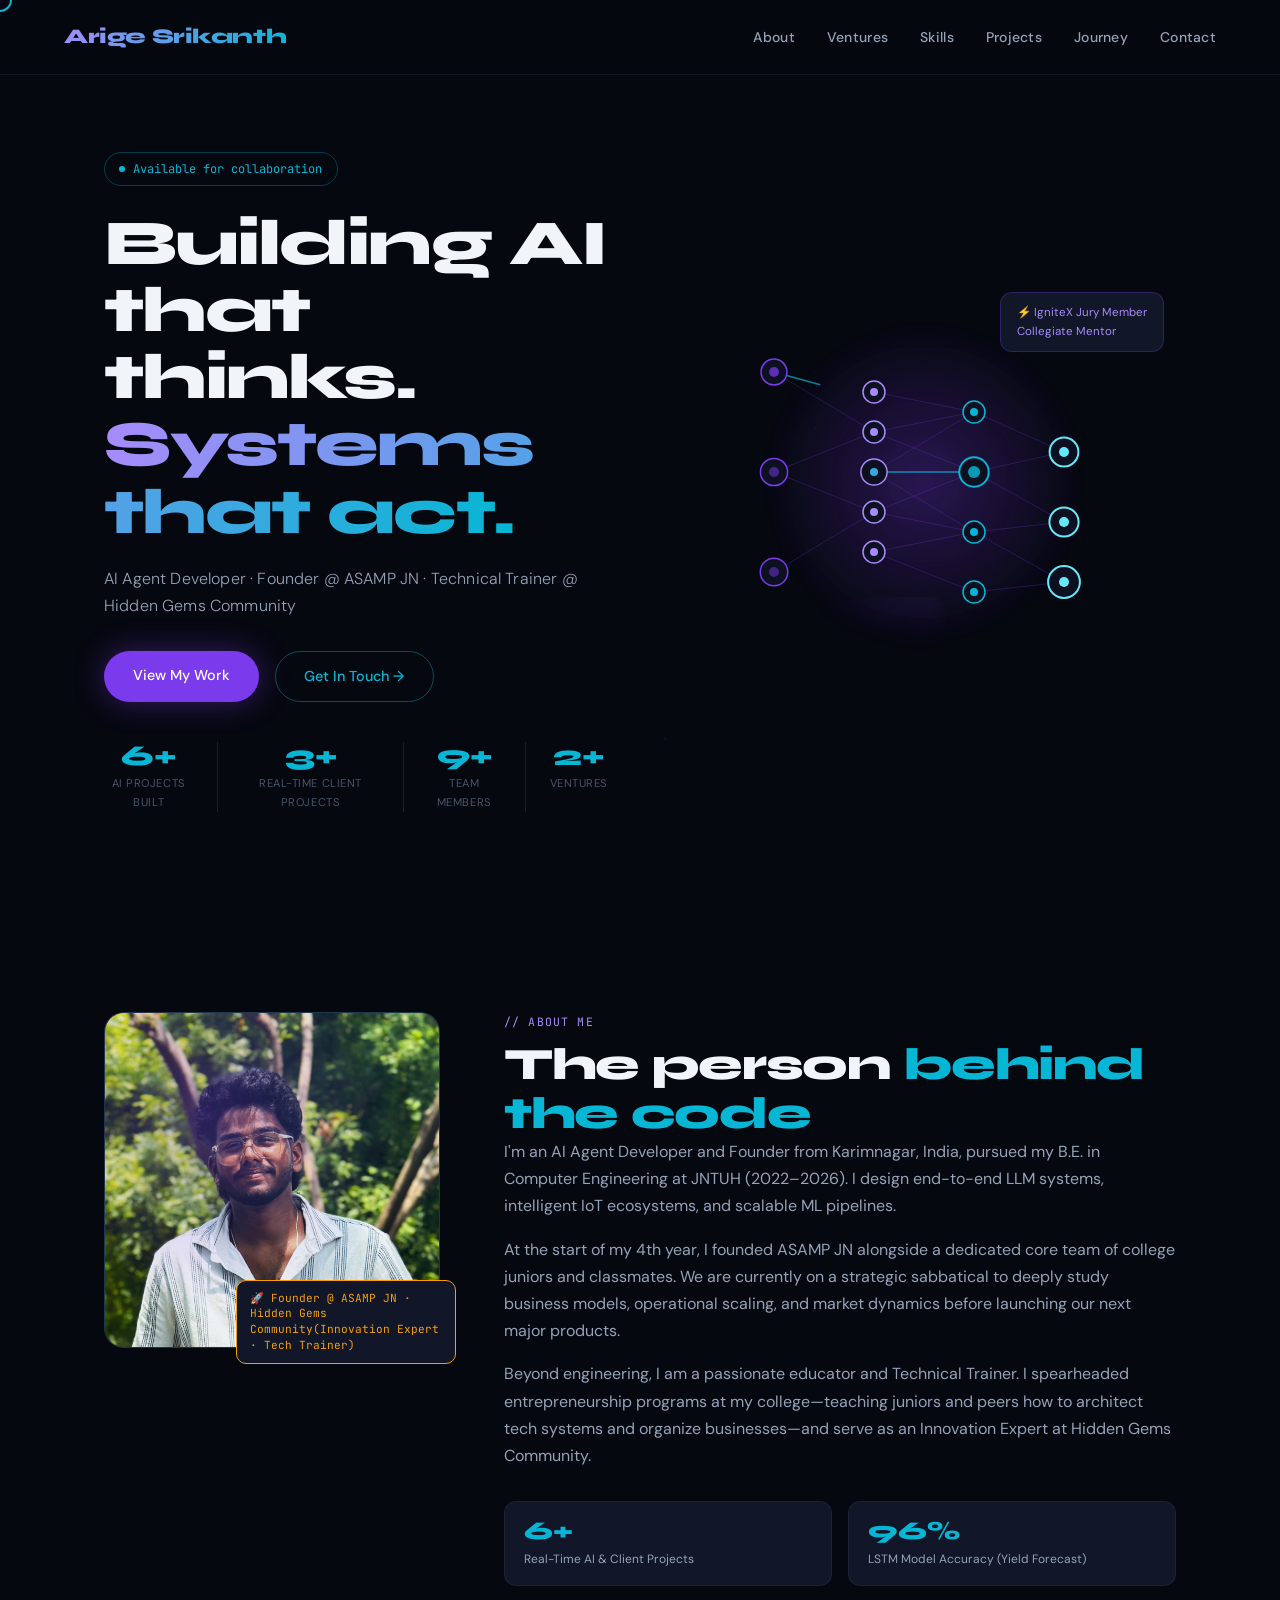
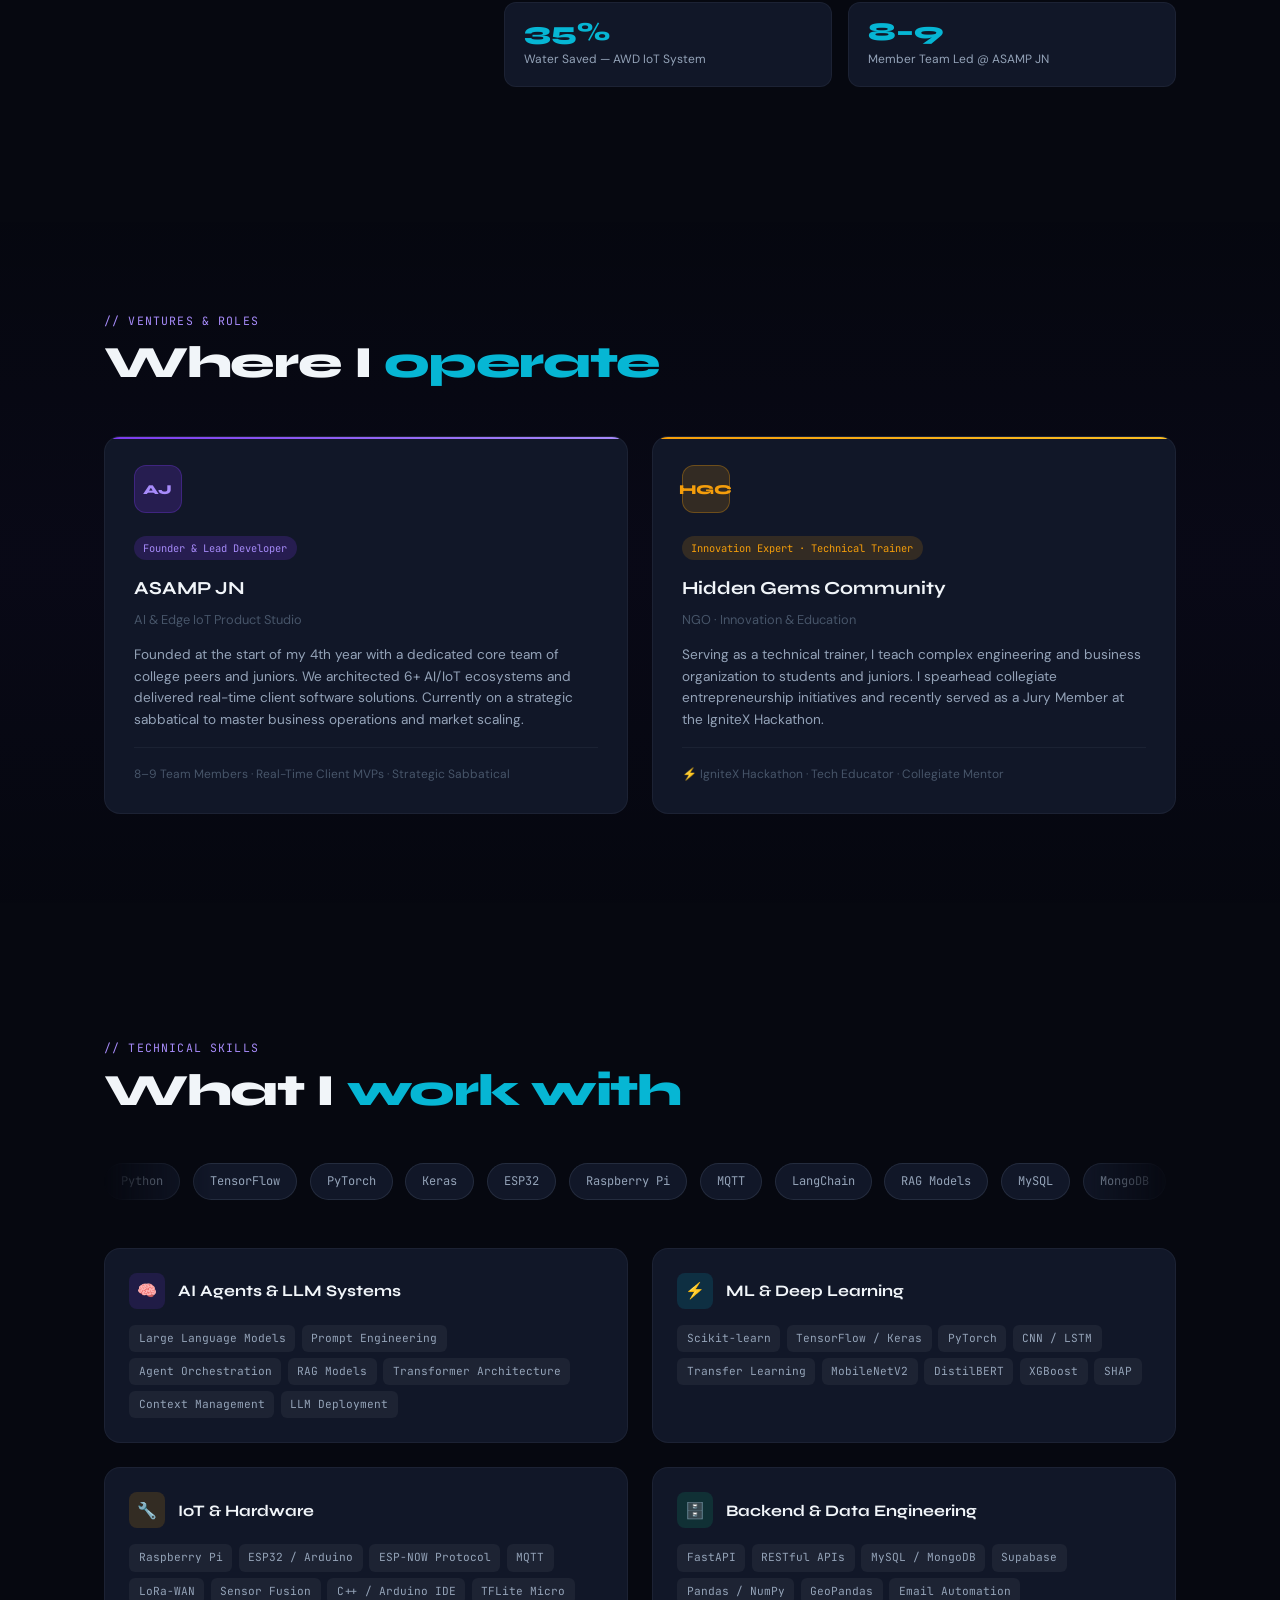
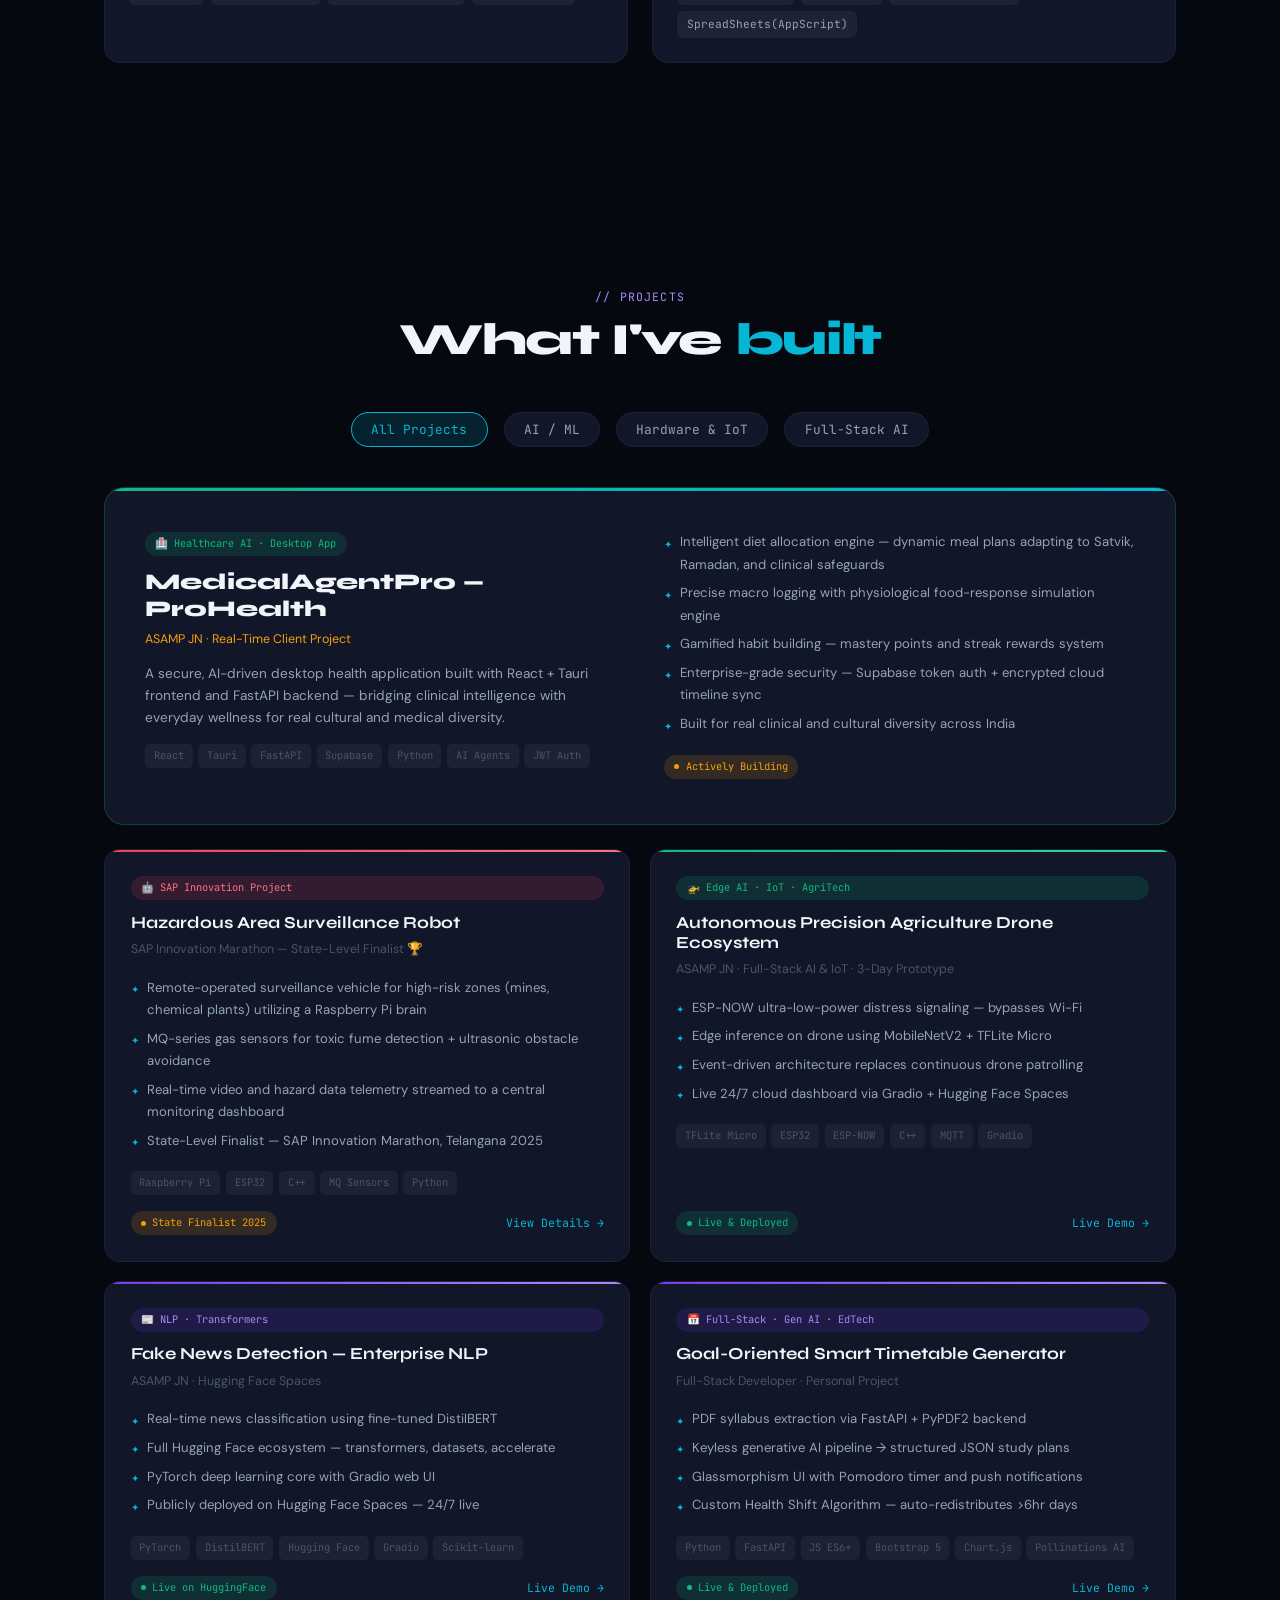
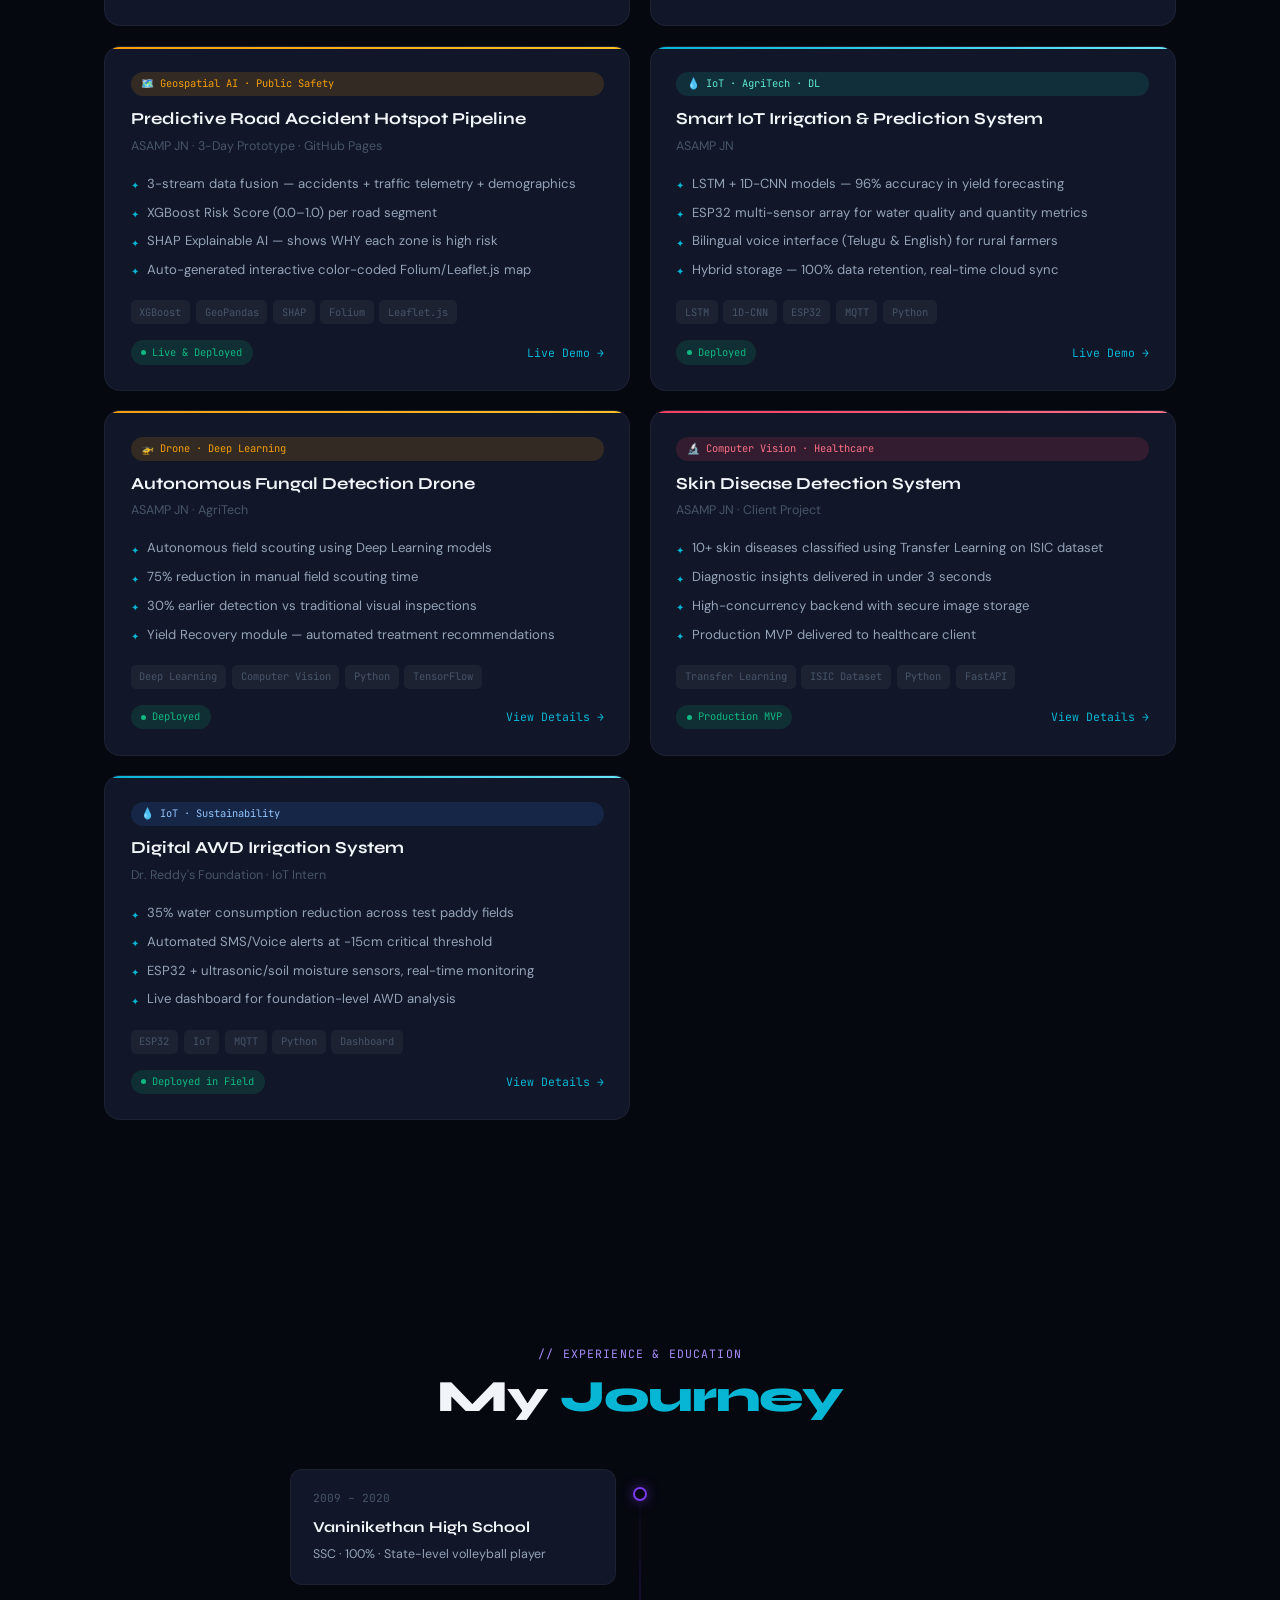
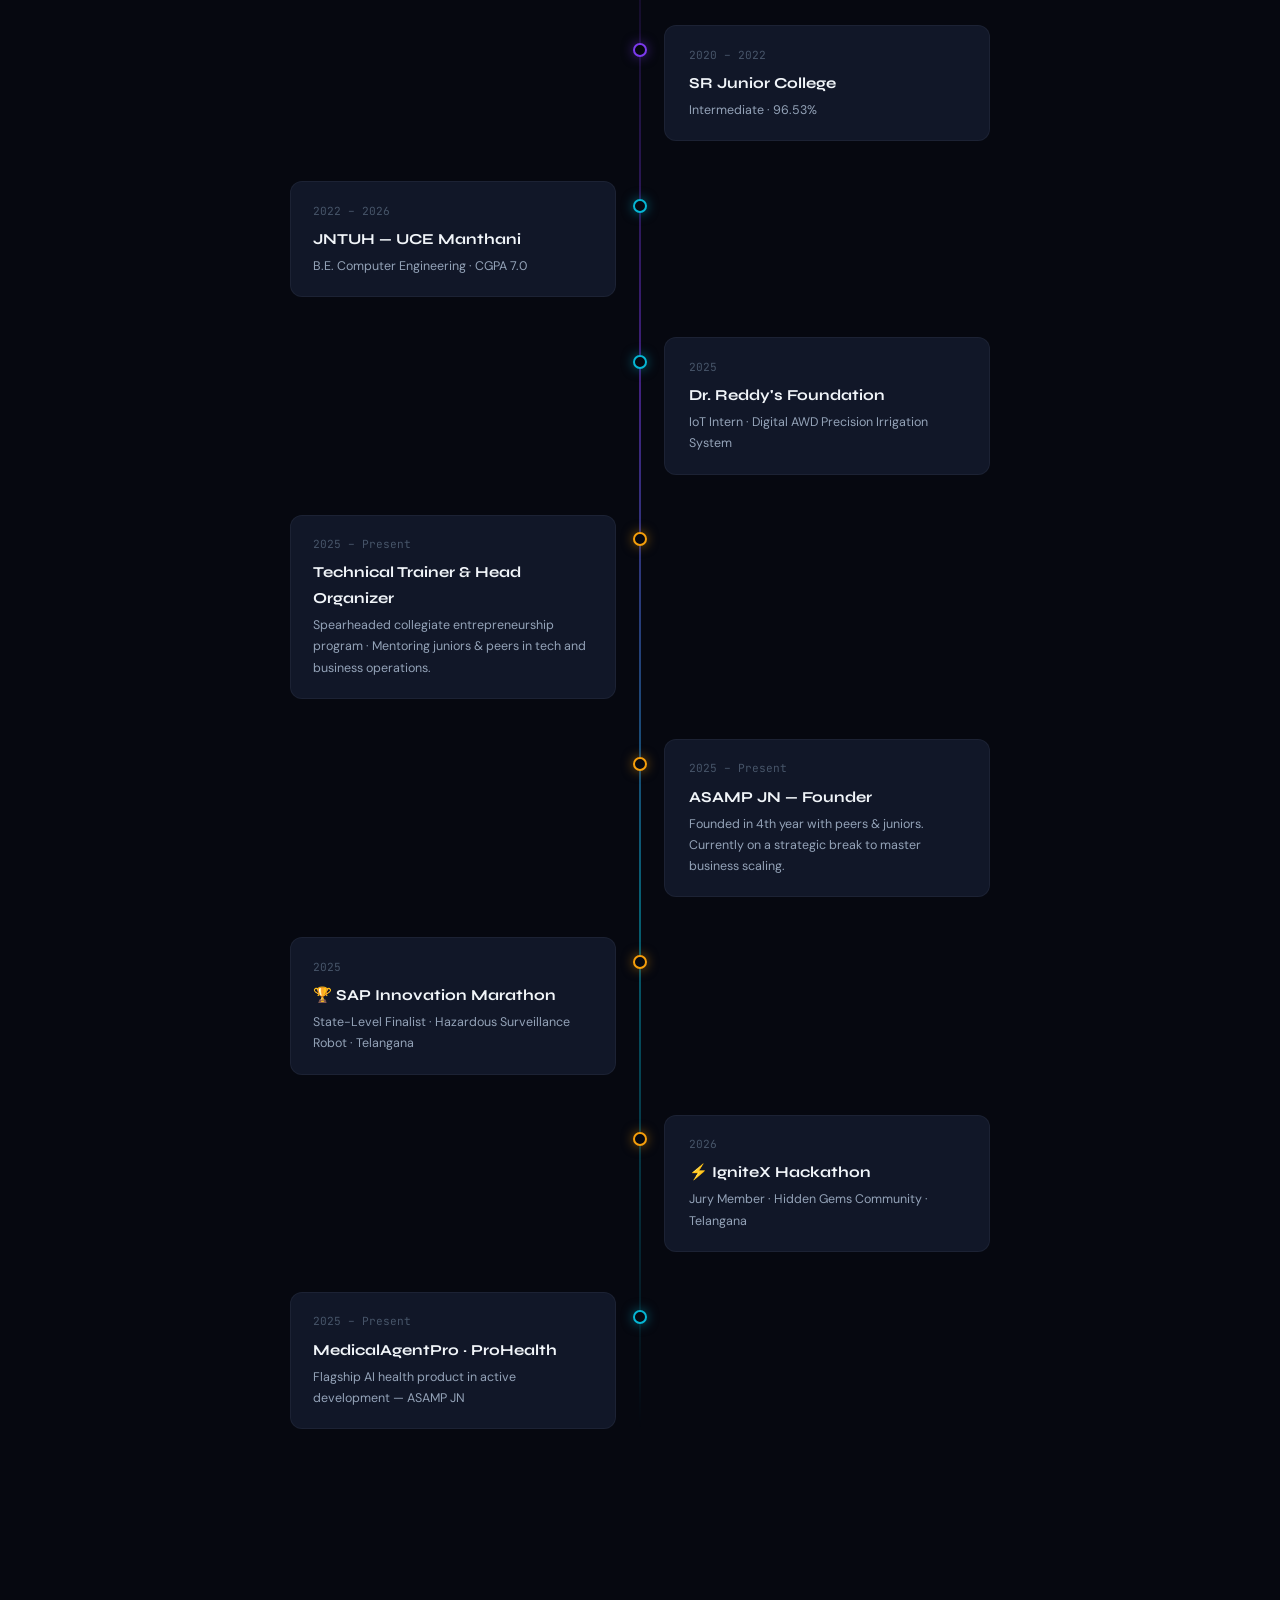
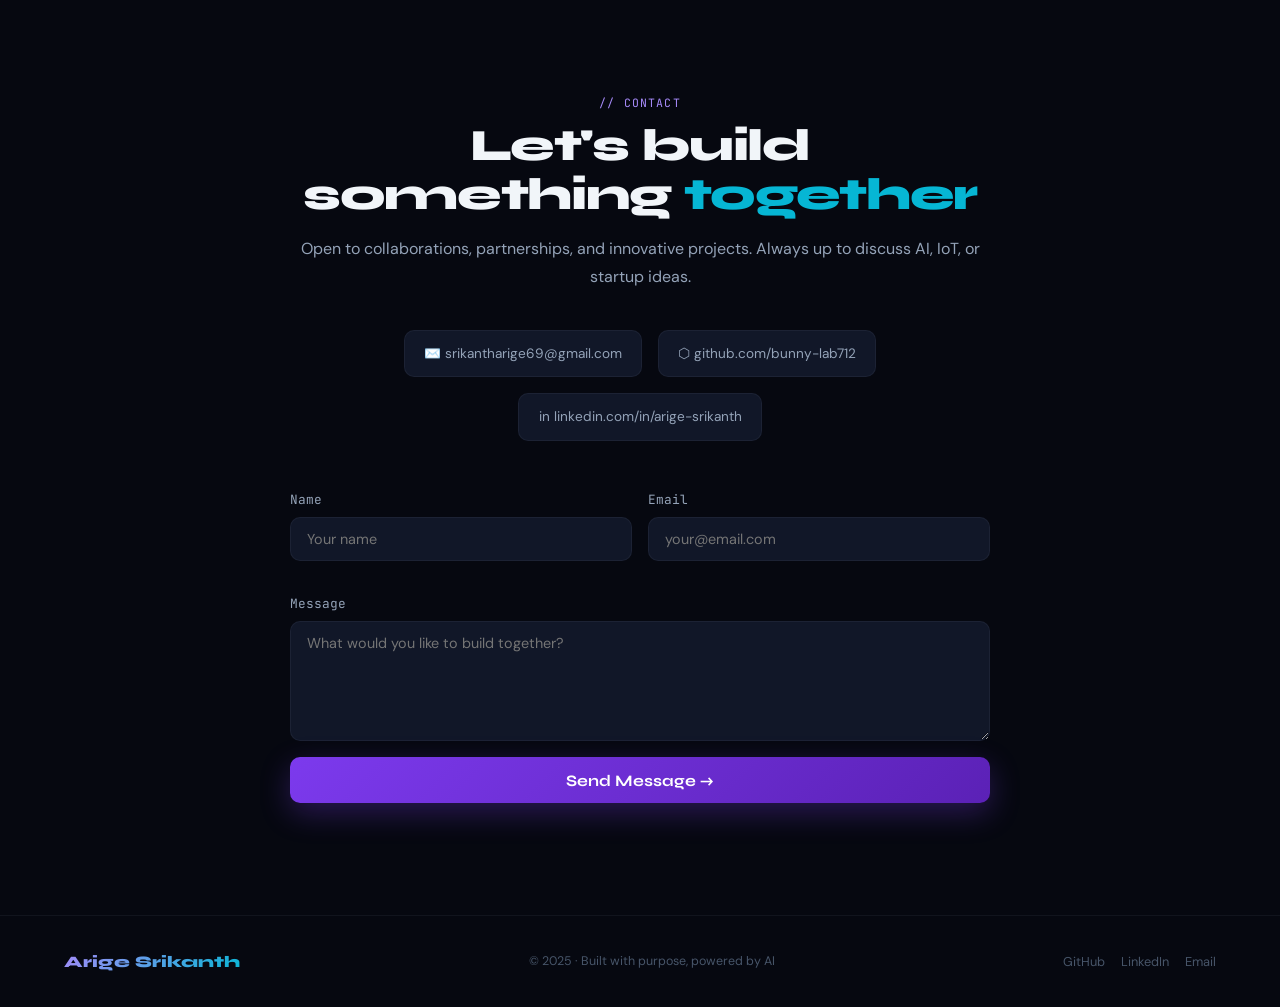
==== commit 47527d90: "links and update HTML structure" ====
--- a/index.html
+++ b/index.html
@@ -913,6 +913,7 @@
         </div>
         <div class="proj-footer">
           <span class="status-badge sb-amber"><span class="sb-dot sb-dot-amber"></span>State Finalist 2025</span>
+          <a href="https://docs.google.com/presentation/d/1YKbVwV6ytsvfciyeTQDftMhpz7elU5VE/edit?usp=sharing&ouid=112459407156883633170&rtpof=true&sd=true" target="_blank" class="proj-link">View Details →</a>
         </div>
       </div>
 
@@ -1007,6 +1008,7 @@
         </div>
         <div class="proj-footer">
           <span class="status-badge sb-green"><span class="sb-dot sb-dot-green"></span>Deployed</span>
+          <a href="https://water-quality-prediction-system-f5z2jypxevyhfk8cvhpmcr.streamlit.app/" target="_blank" class="proj-link">Live Demo →</a>
         </div>
       </div>
 
@@ -1025,6 +1027,7 @@
         </div>
         <div class="proj-footer">
           <span class="status-badge sb-green"><span class="sb-dot sb-dot-green"></span>Deployed</span>
+          <a href="https://drive.google.com/file/d/141WC8f8l0RCrBVX_OUKcQ7rU02HxzEGz/view?usp=sharing" target="_blank" class="proj-link">View Details →</a>
         </div>
       </div>
 
@@ -1043,6 +1046,7 @@
         </div>
         <div class="proj-footer">
           <span class="status-badge sb-green"><span class="sb-dot sb-dot-green"></span>Production MVP</span>
+          <a href="https://drive.google.com/file/d/18sNoVNCKxuruCXHI2jzSjEAWYTsH-q-U/view?usp=drive_link" target="_blank" class="proj-link">View Details →</a>
         </div>
       </div>
 
@@ -1061,6 +1065,7 @@
         </div>
         <div class="proj-footer">
           <span class="status-badge sb-green"><span class="sb-dot sb-dot-green"></span>Deployed in Field</span>
+          <a href="https://docs.google.com/presentation/d/1CCZAraVeehjDC-rIQcMyFiC6LSO8B5ih/edit?usp=sharing&ouid=112459407156883633170&rtpof=true&sd=true" target="_blank" class="proj-link">View Details →</a>
         </div>
       </div>
 
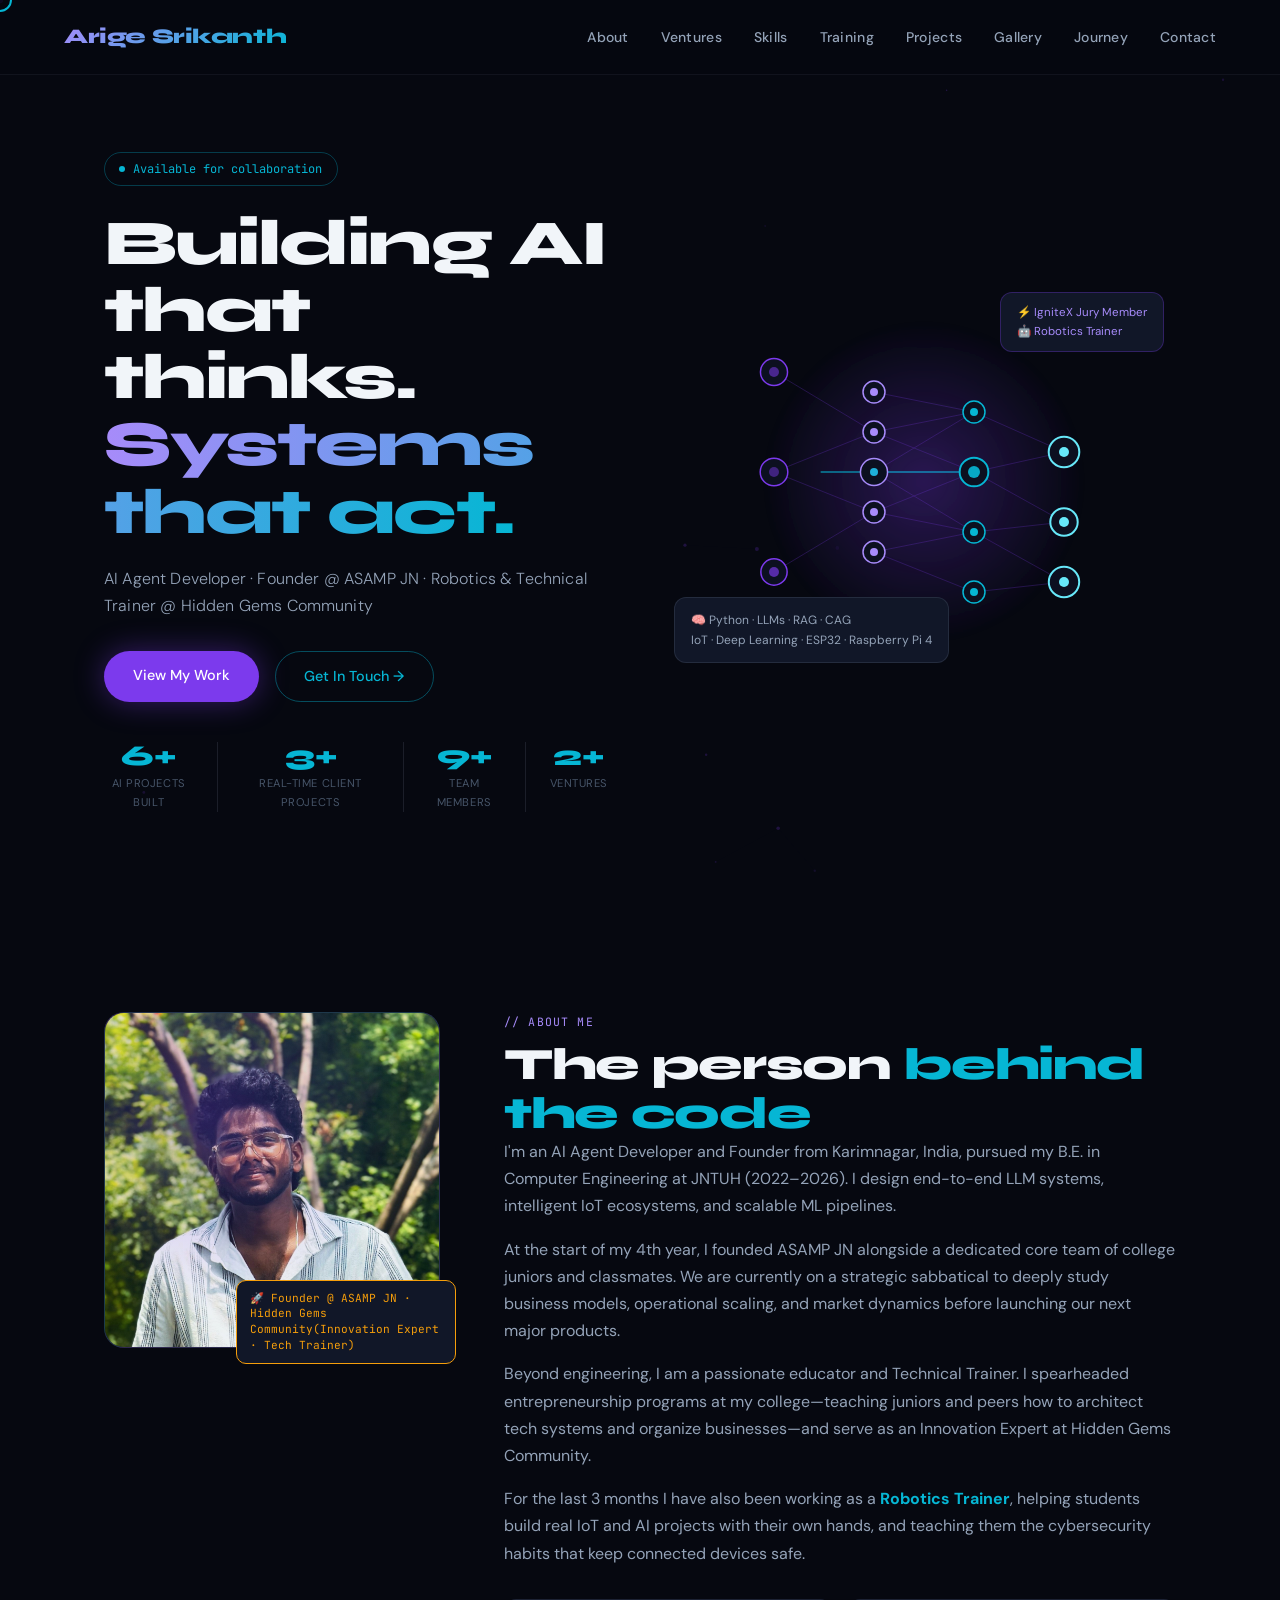
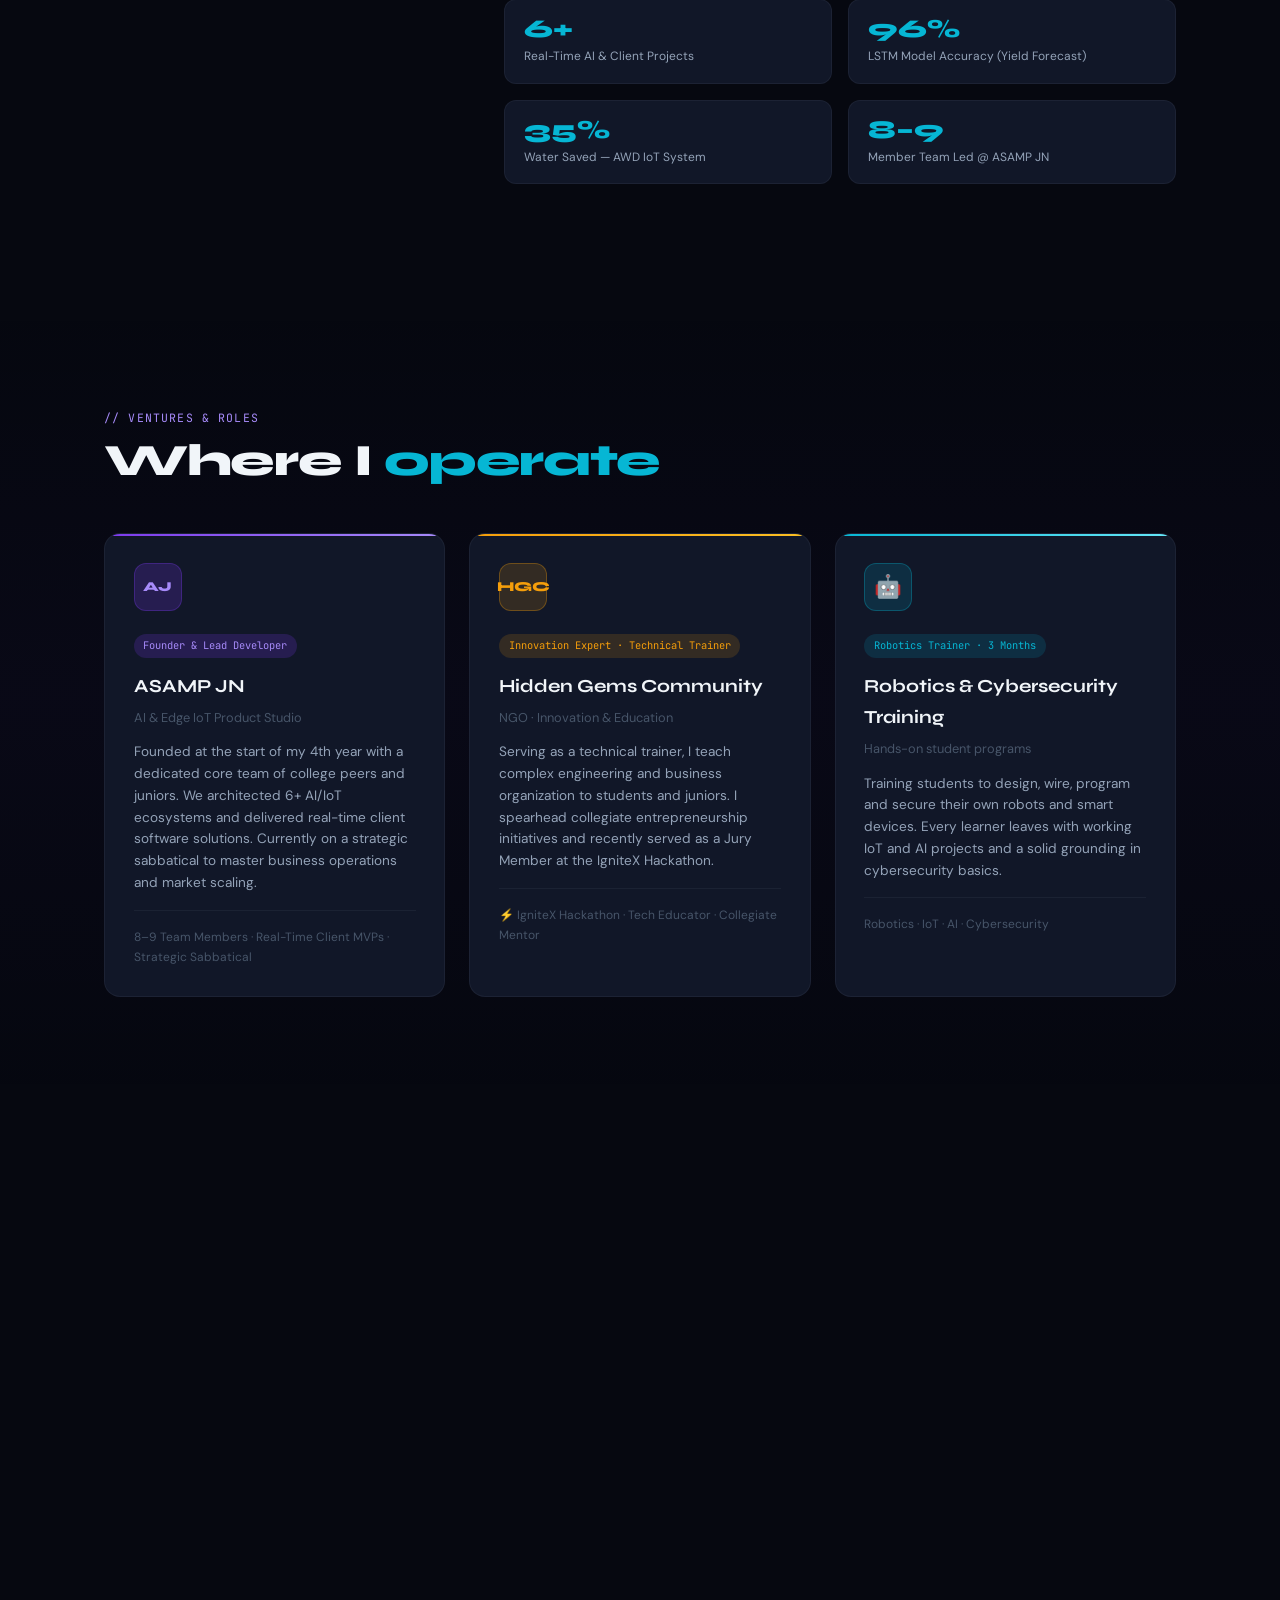
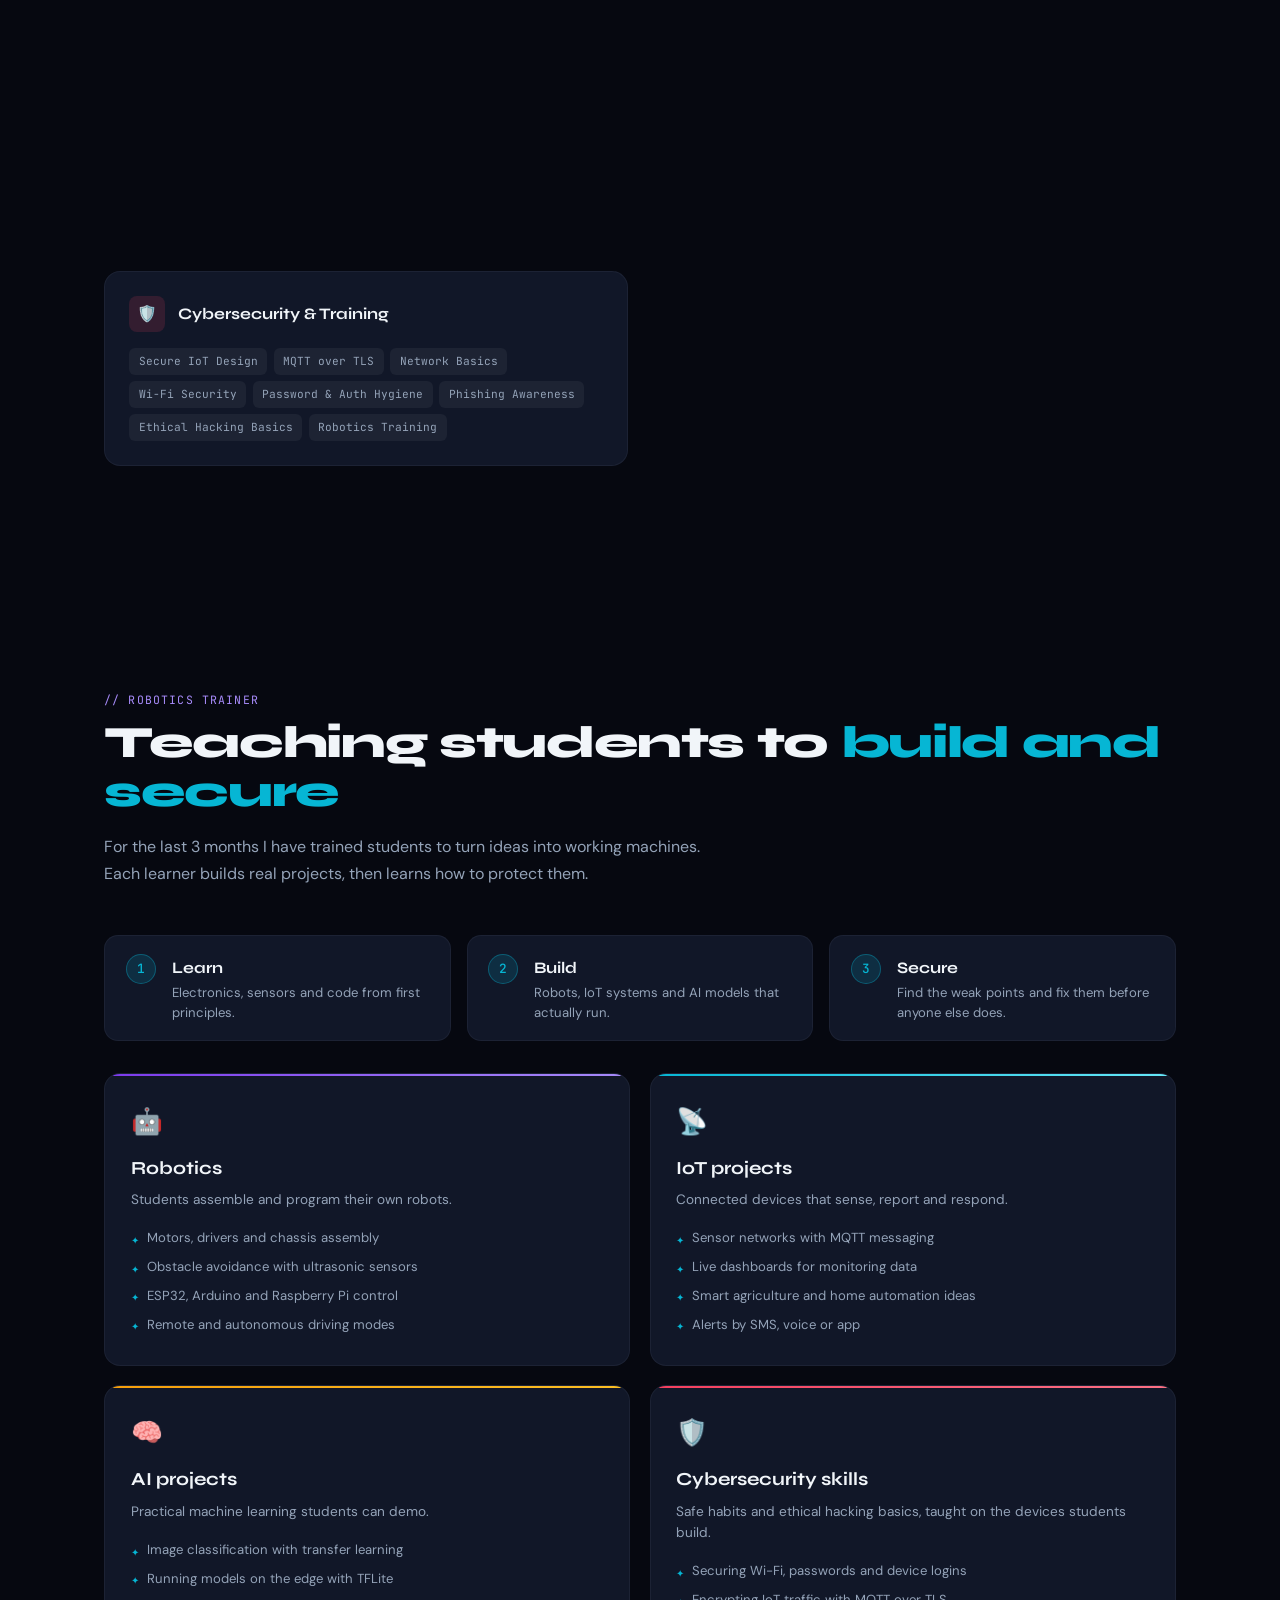
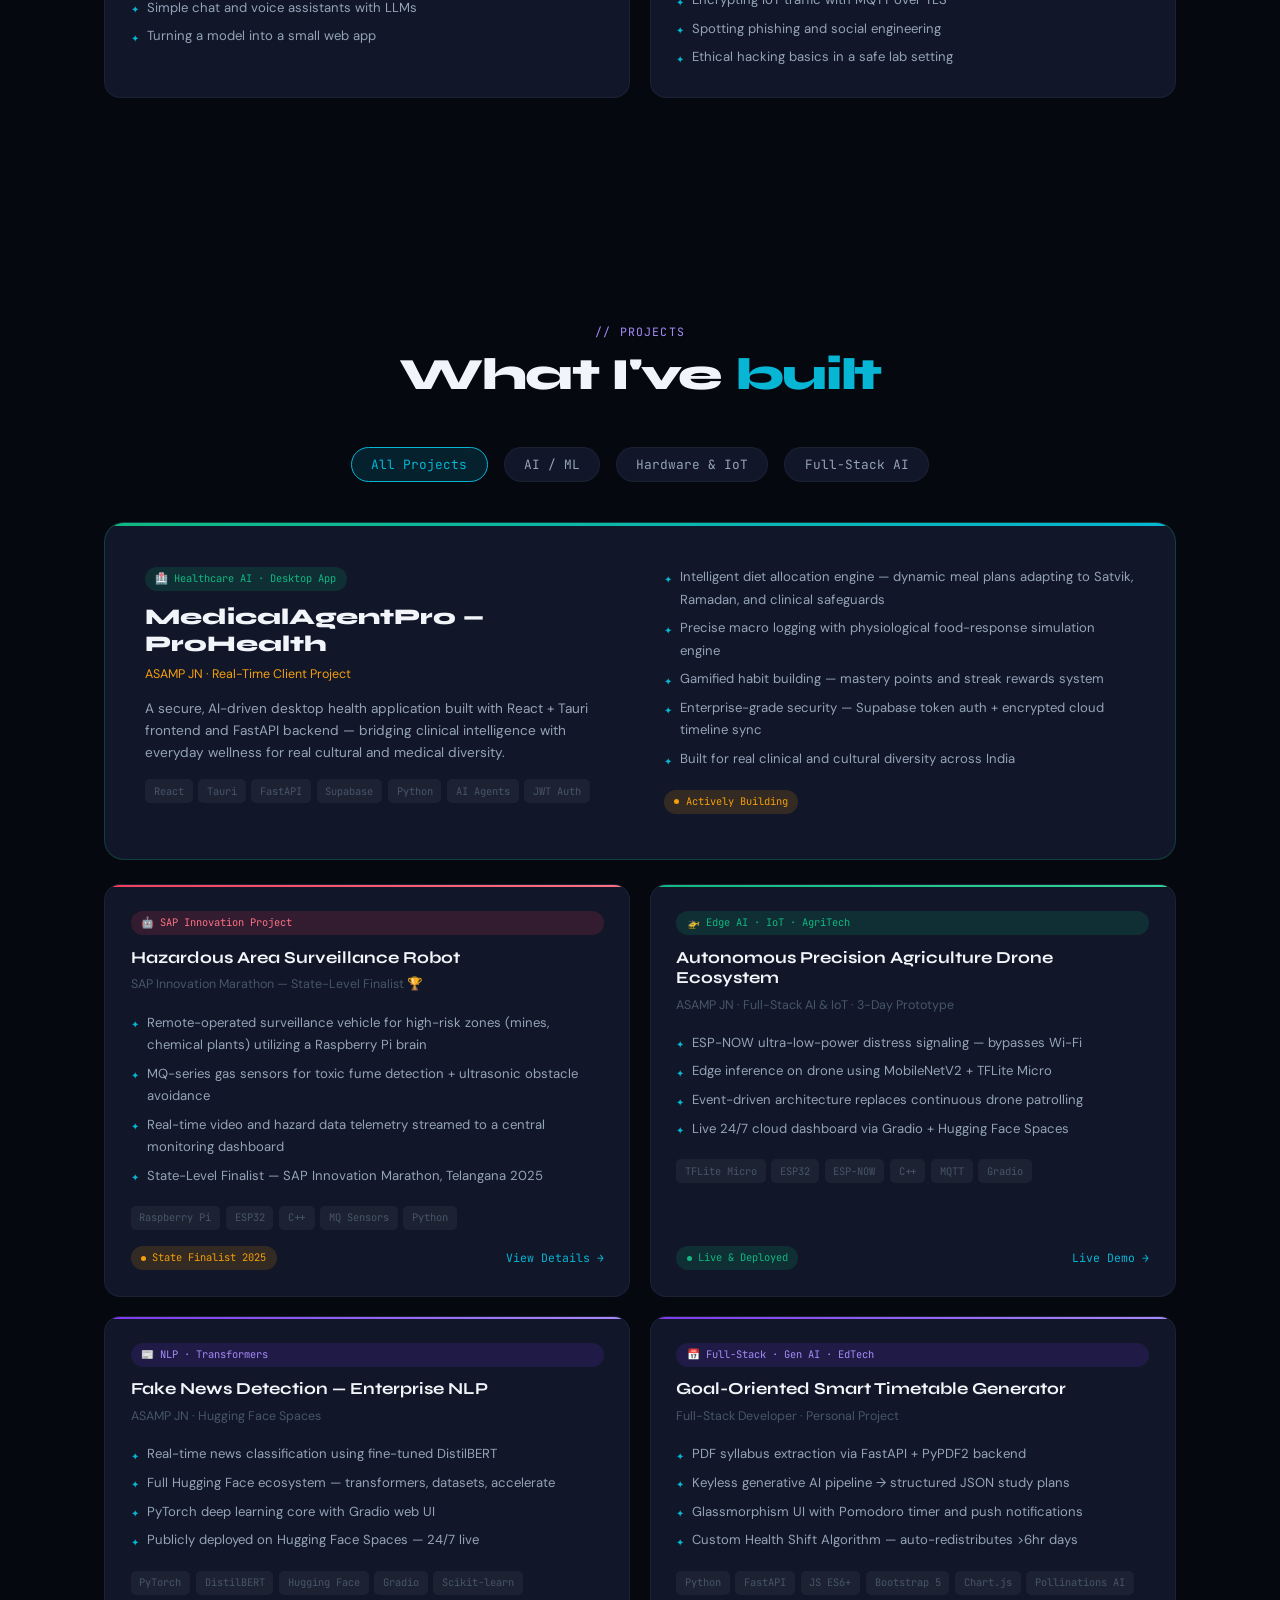
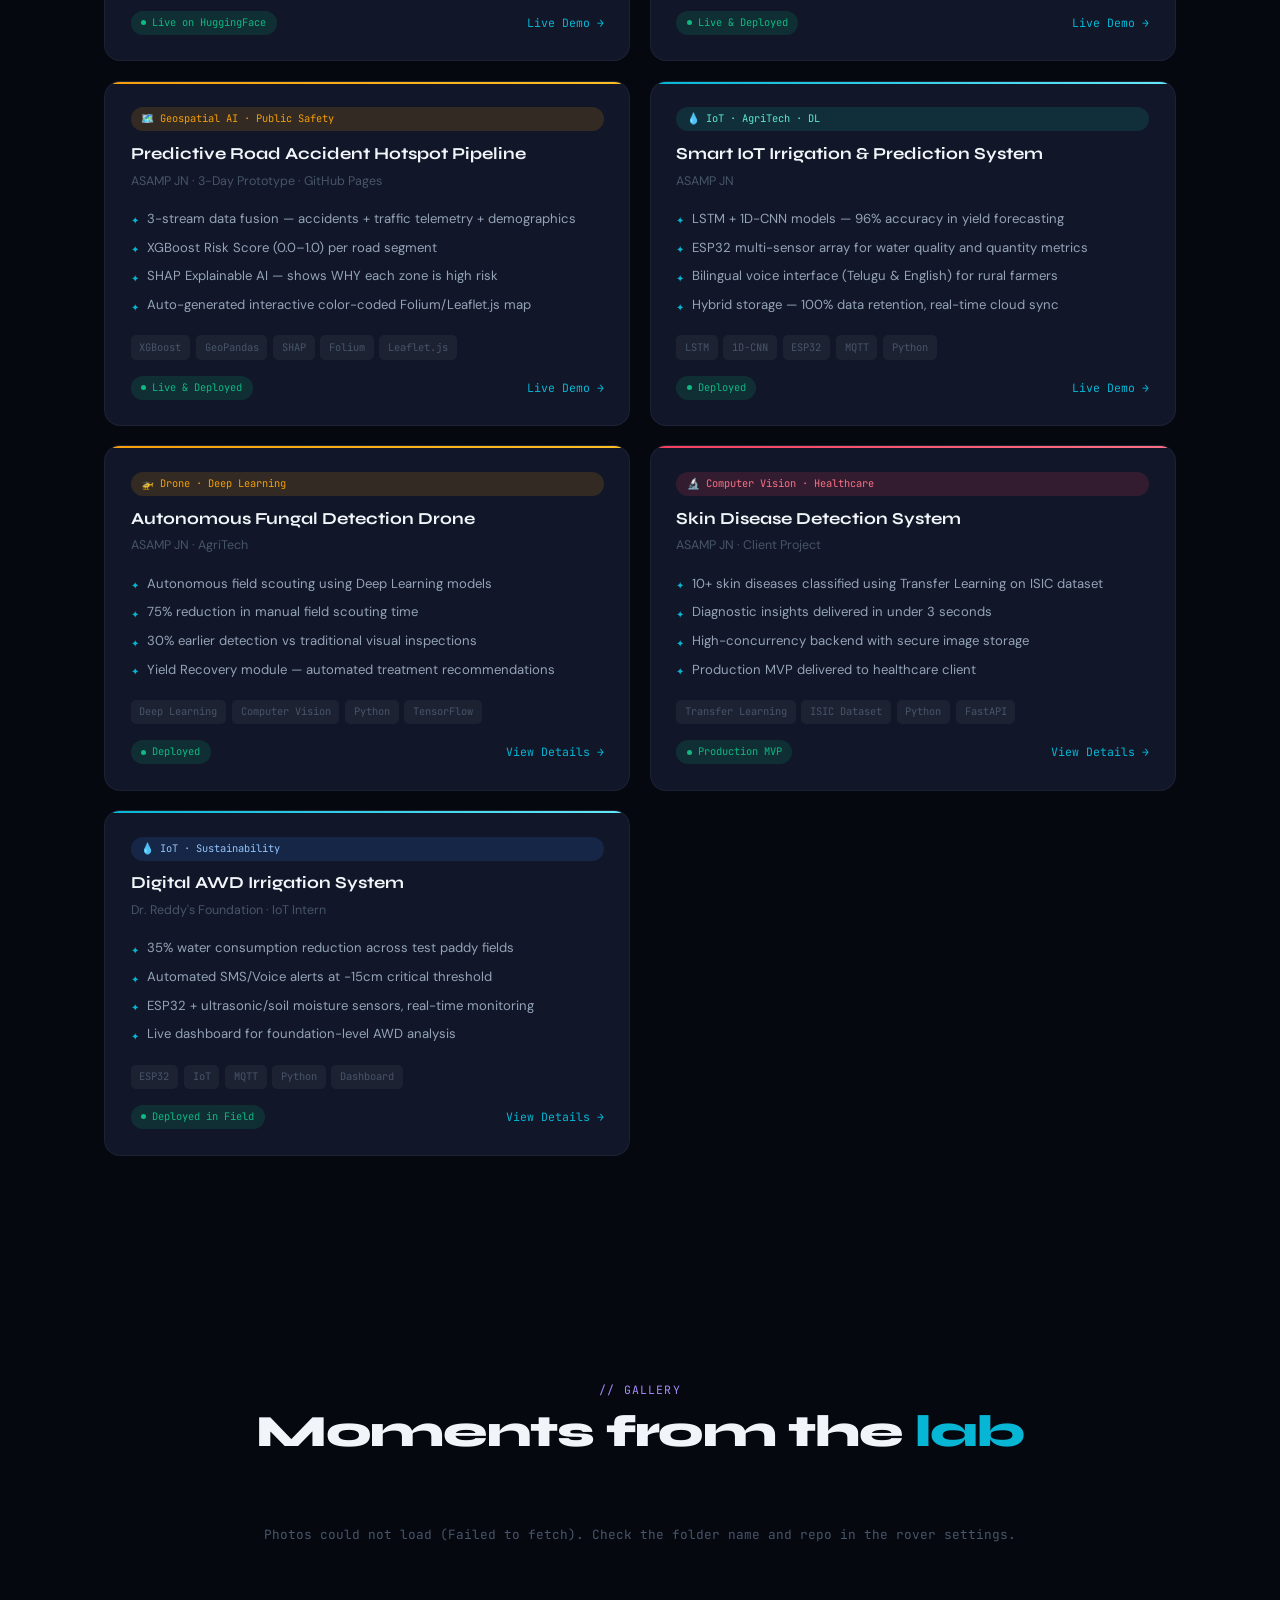
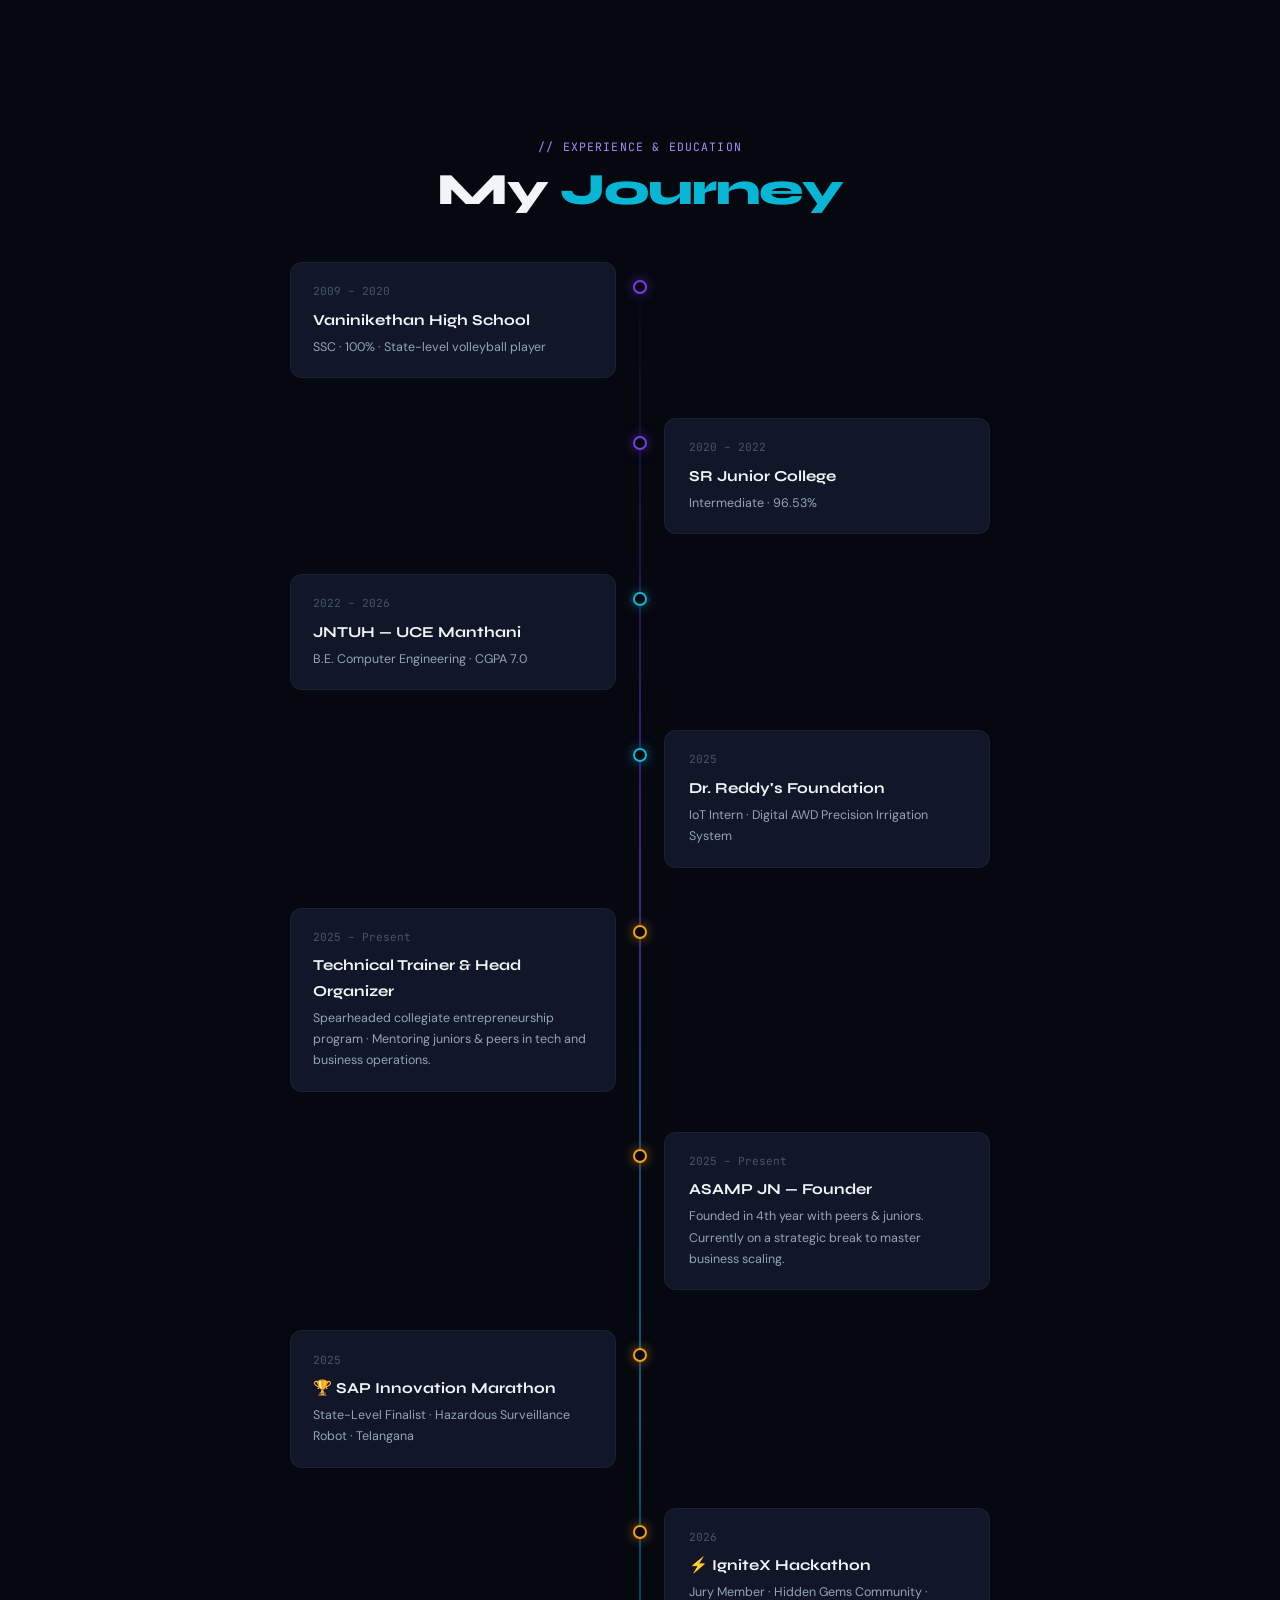
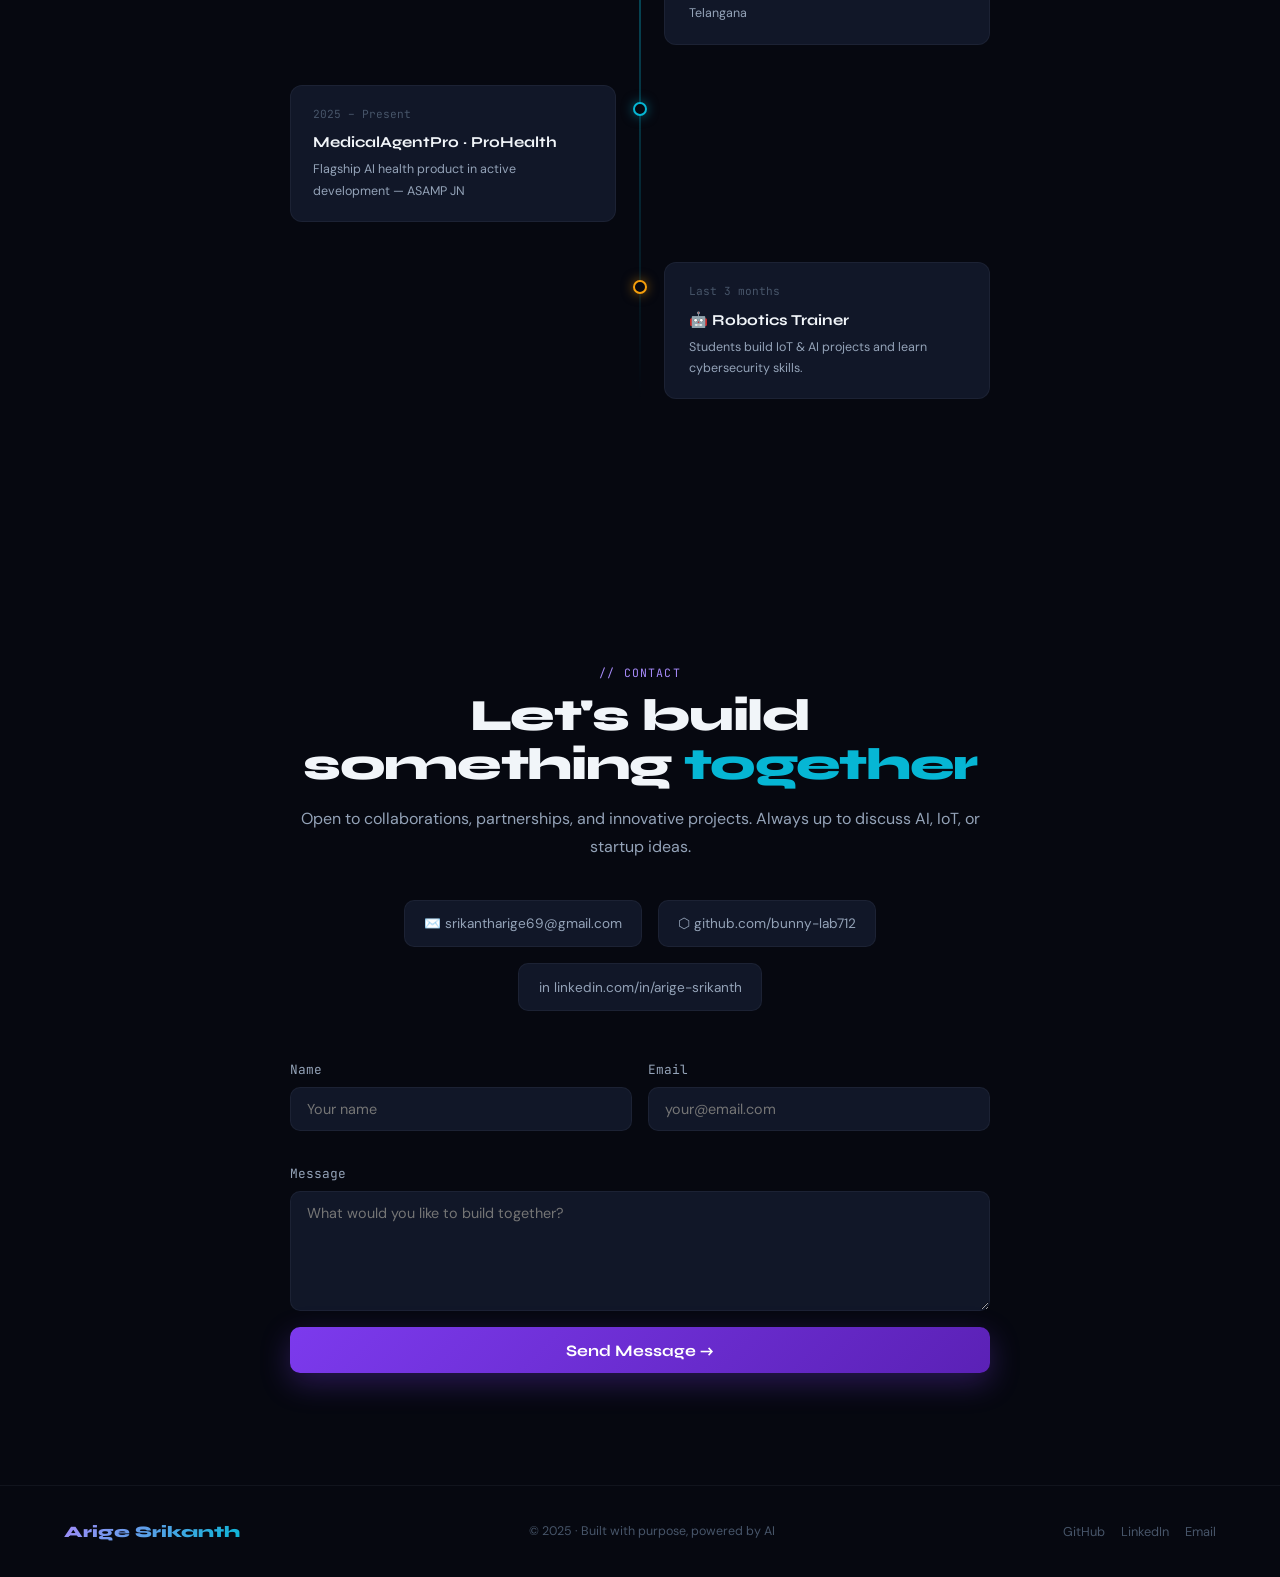
==== commit 2c555f3d: "Update index.html" ====
--- a/index.html
+++ b/index.html
@@ -6,594 +6,310 @@
 <title>Arige Srikanth — AI Agent Developer & Founder</title>
 <link href="https://fonts.googleapis.com/css2?family=Syne:wght@400;500;600;700;800&family=DM+Sans:ital,wght@0,300;0,400;0,500;1,300&family=JetBrains+Mono:wght@400;500&display=swap" rel="stylesheet"/>
 <style>
-:root {
-  --bg: #060810;
-  --bg2: #0c1020;
-  --bg3: #111728;
-  --violet: #7c3aed;
-  --violet-light: #a78bfa;
-  --cyan: #06b6d4;
-  --cyan-light: #67e8f9;
-  --amber: #f59e0b;
-  --coral: #f43f5e;
-  --green: #10b981;
-  --text: #f1f5f9;
-  --text2: #94a3b8;
-  --text3: #475569;
-  --border: rgba(148,163,184,0.08);
-  --border2: rgba(148,163,184,0.15);
-  --font-display: 'Syne', sans-serif;
-  --font-body: 'DM Sans', sans-serif;
-  --font-mono: 'JetBrains Mono', monospace;
-}
-*, *::before, *::after { box-sizing: border-box; margin: 0; padding: 0; }
-html { scroll-behavior: smooth; }
-body {
-  background: var(--bg);
-  color: var(--text);
-  font-family: var(--font-body);
-  font-size: 16px;
-  line-height: 1.7;
-  overflow-x: hidden;
-  cursor: none; 
-}
-::selection { background: rgba(124,58,237,0.4); color: #fff; }
-::-webkit-scrollbar { width: 4px; }
-::-webkit-scrollbar-track { background: var(--bg); }
-::-webkit-scrollbar-thumb { background: var(--violet); border-radius: 2px; }
-
-/* ─── CUSTOM CURSOR ─── */
-.custom-cursor {
-  width: 24px; height: 24px;
-  border: 2px solid var(--cyan);
-  border-radius: 50%;
-  position: fixed;
-  pointer-events: none;
-  z-index: 9999;
-  transform: translate(-50%, -50%);
-  transition: transform 0.1s ease-out, width 0.2s, height 0.2s, background 0.2s;
-}
-.custom-cursor.hovering {
-  width: 40px; height: 40px;
-  background: rgba(6,182,212,0.1);
-  border-color: var(--violet-light);
-}
-
-/* ─── SCROLL TO TOP ─── */
-.scroll-top {
-  position: fixed; bottom: 30px; right: 30px;
-  background: linear-gradient(135deg, var(--violet), var(--cyan));
-  color: white; width: 45px; height: 45px;
-  border-radius: 50%; display: flex; align-items: center; justify-content: center;
-  cursor: none; opacity: 0; pointer-events: none; transition: all 0.3s;
-  z-index: 100; text-decoration: none; font-size: 1.2rem;
-  box-shadow: 0 4px 15px rgba(124,58,237,0.4);
-}
-.scroll-top.show { opacity: 1; pointer-events: auto; }
-.scroll-top:hover { transform: translateY(-5px); box-shadow: 0 6px 20px rgba(6,182,212,0.5); }
-
-/* ─── CANVAS ─── */
-#particles-canvas {
-  position: fixed; top: 0; left: 0;
-  width: 100%; height: 100%;
-  pointer-events: none; z-index: 0;
-  opacity: 0.35;
-}
-
-/* ─── NAV ─── */
-nav {
-  position: fixed; top: 0; left: 0; right: 0;
-  z-index: 100;
-  display: flex; align-items: center; justify-content: space-between;
-  padding: 1.2rem 4rem;
-  backdrop-filter: blur(20px);
-  background: rgba(6,8,16,0.7);
-  border-bottom: 1px solid var(--border);
-  transition: all 0.3s;
-}
-nav.scrolled { padding: 0.8rem 4rem; }
-.nav-logo {
-  font-family: var(--font-display);
-  font-size: 1.3rem; font-weight: 800;
-  background: linear-gradient(135deg, var(--violet-light), var(--cyan));
-  -webkit-background-clip: text; -webkit-text-fill-color: transparent;
-  letter-spacing: -0.02em;
-}
-.nav-links { display: flex; gap: 2rem; list-style: none; }
-.nav-links a {
-  color: var(--text2); text-decoration: none;
-  font-size: 0.875rem; font-weight: 500; letter-spacing: 0.02em;
-  transition: color 0.2s; position: relative;
-  cursor: none;
-}
-.nav-links a::after {
-  content: ''; position: absolute; bottom: -4px; left: 0;
-  width: 0; height: 1px; background: var(--cyan);
-  transition: width 0.3s;
-}
-.nav-links a:hover { color: var(--text); }
-.nav-links a:hover::after { width: 100%; }
-
-/* ─── SECTIONS ─── */
-section { position: relative; z-index: 1; }
-.container { max-width: 1200px; margin: 0 auto; padding: 0 4rem; }
-
-/* ─── HERO ─── */
-#hero {
-  min-height: 100vh;
-  display: flex; align-items: center;
-  padding: 8rem 0 4rem;
-}
-.hero-inner {
-  display: grid; grid-template-columns: 1fr 1fr;
-  gap: 4rem; align-items: center;
-}
-.hero-tag {
-  display: inline-flex; align-items: center; gap: 0.5rem;
-  font-family: var(--font-mono); font-size: 0.75rem;
-  color: var(--cyan); border: 1px solid rgba(6,182,212,0.3);
-  padding: 0.35rem 0.9rem; border-radius: 100px;
-  margin-bottom: 1.5rem;
-  animation: fadeUp 0.8s ease forwards;
-}
-.hero-tag::before {
-  content: ''; width: 6px; height: 6px;
-  background: var(--cyan); border-radius: 50%;
-  animation: pulse 2s infinite;
-}
-@keyframes pulse {
-  0%,100% { opacity: 1; transform: scale(1); }
-  50% { opacity: 0.4; transform: scale(0.8); }
-}
-.hero-title {
-  font-family: var(--font-display);
-  font-size: clamp(2.8rem, 5vw, 4.2rem);
-  font-weight: 800; line-height: 1.05;
-  letter-spacing: -0.03em;
-  animation: fadeUp 0.8s 0.1s ease both;
-}
-.hero-title .line2 {
-  background: linear-gradient(90deg, var(--violet-light) 0%, var(--cyan) 50%, var(--violet-light) 100%);
-  background-size: 200%;
-  -webkit-background-clip: text; -webkit-text-fill-color: transparent;
-  animation: shimmer 4s linear infinite, fadeUp 0.8s 0.2s ease both;
-}
-@keyframes shimmer { to { background-position: 200% center; } }
-.hero-sub {
-  color: var(--text2); font-size: 1rem; margin: 1.2rem 0 2rem;
-  font-weight: 300; letter-spacing: 0.01em;
-  animation: fadeUp 0.8s 0.3s ease both;
-}
-.hero-btns {
-  display: flex; gap: 1rem; flex-wrap: wrap;
-  animation: fadeUp 0.8s 0.4s ease both;
-}
-.btn-primary {
-  padding: 0.75rem 1.8rem;
-  background: var(--violet); color: #fff;
-  border: none; border-radius: 100px;
-  font-family: var(--font-body); font-size: 0.9rem; font-weight: 500;
-  cursor: none; text-decoration: none;
-  transition: all 0.3s;
-  box-shadow: 0 0 30px rgba(124,58,237,0.4);
-}
-.btn-primary:hover { transform: translateY(-2px); box-shadow: 0 0 50px rgba(124,58,237,0.6); }
-.btn-ghost {
-  padding: 0.75rem 1.8rem;
-  background: transparent; color: var(--cyan);
-  border: 1px solid rgba(6,182,212,0.4); border-radius: 100px;
-  font-family: var(--font-body); font-size: 0.9rem; font-weight: 500;
-  cursor: none; text-decoration: none;
-  transition: all 0.3s;
-}
-.btn-ghost:hover { background: rgba(6,182,212,0.1); transform: translateY(-2px); }
-.hero-stats {
-  display: flex; gap: 1.5rem; margin-top: 2.5rem;
-  animation: fadeUp 0.8s 0.5s ease both;
-}
-.hstat { text-align: center; }
-.hstat-n {
-  font-family: var(--font-display); font-size: 1.8rem; font-weight: 800;
-  color: var(--cyan); line-height: 1;
-}
-.hstat-l { font-size: 0.7rem; color: var(--text3); margin-top: 0.2rem; letter-spacing: 0.05em; text-transform: uppercase; }
-.hstat-sep { width: 1px; background: var(--border2); align-self: stretch; }
-
-/* Neural Network SVG */
-.hero-visual {
+:root{--bg:#060810;--bg2:#0c1020;--bg3:#111728;--violet:#7c3aed;--violet-light:#a78bfa;--cyan:#06b6d4;--cyan-light:#67e8f9;--amber:#f59e0b;--coral:#f43f5e;--green:#10b981;--text:#f1f5f9;--text2:#94a3b8;--text3:#475569;--border:rgba(148,163,184,0.08);--border2:rgba(148,163,184,0.15);--font-display:'Syne',sans-serif;--font-body:'DM Sans',sans-serif;--font-mono:'JetBrains Mono',monospace}
+*,*::before,*::after{box-sizing:border-box;margin:0;padding:0}
+html{scroll-behavior:smooth}
+body{background:var(--bg);color:var(--text);font-family:var(--font-body);font-size:16px;line-height:1.7;overflow-x:hidden;cursor:none}
+::selection{background:rgba(124,58,237,0.4);color:#fff}
+::-webkit-scrollbar{width:4px}
+::-webkit-scrollbar-track{background:var(--bg)}
+::-webkit-scrollbar-thumb{background:var(--violet);border-radius:2px}
+.custom-cursor{width:24px;height:24px;border:2px solid var(--cyan);border-radius:50%;position:fixed;pointer-events:none;z-index:9999;transform:translate(-50%,-50%);transition:transform 0.1s ease-out,width 0.2s,height 0.2s,background 0.2s}
+.custom-cursor.hovering{width:40px;height:40px;background:rgba(6,182,212,0.1);border-color:var(--violet-light)}
+.scroll-top{position:fixed;bottom:30px;right:30px;background:linear-gradient(135deg,var(--violet),var(--cyan));color:white;width:45px;height:45px;border-radius:50%;display:flex;align-items:center;justify-content:center;cursor:none;opacity:0;pointer-events:none;transition:all 0.3s;z-index:100;text-decoration:none;font-size:1.2rem;box-shadow:0 4px 15px rgba(124,58,237,0.4)}
+.scroll-top.show{opacity:1;pointer-events:auto}
+.scroll-top:hover{transform:translateY(-5px);box-shadow:0 6px 20px rgba(6,182,212,0.5)}
+#particles-canvas{position:fixed;top:0;left:0;width:100%;height:100%;pointer-events:none;z-index:0;opacity:0.35}
+nav{position:fixed;top:0;left:0;right:0;z-index:100;display:flex;align-items:center;justify-content:space-between;padding:1.2rem 4rem;backdrop-filter:blur(20px);background:rgba(6,8,16,0.7);border-bottom:1px solid var(--border);transition:all 0.3s}
+nav.scrolled{padding:0.8rem 4rem}
+.nav-logo{font-family:var(--font-display);font-size:1.3rem;font-weight:800;background:linear-gradient(135deg,var(--violet-light),var(--cyan));-webkit-background-clip:text;-webkit-text-fill-color:transparent;letter-spacing:-0.02em}
+.nav-links{display:flex;gap:2rem;list-style:none}
+.nav-links a{color:var(--text2);text-decoration:none;font-size:0.875rem;font-weight:500;letter-spacing:0.02em;transition:color 0.2s;position:relative;cursor:none}
+.nav-links a::after{content:'';position:absolute;bottom:-4px;left:0;width:0;height:1px;background:var(--cyan);transition:width 0.3s}
+.nav-links a:hover{color:var(--text)}
+.nav-links a:hover::after{width:100%}
+section{position:relative;z-index:1}
+.container{max-width:1200px;margin:0 auto;padding:0 4rem}
+#hero{min-height:100vh;display:flex;align-items:center;padding:8rem 0 4rem}
+.hero-inner{display:grid;grid-template-columns:1fr 1fr;gap:4rem;align-items:center}
+.hero-tag{display:inline-flex;align-items:center;gap:0.5rem;font-family:var(--font-mono);font-size:0.75rem;color:var(--cyan);border:1px solid rgba(6,182,212,0.3);padding:0.35rem 0.9rem;border-radius:100px;margin-bottom:1.5rem;animation:fadeUp 0.8s ease forwards}
+.hero-tag::before{content:'';width:6px;height:6px;background:var(--cyan);border-radius:50%;animation:pulse 2s infinite}
+@keyframes pulse{0%,100%{opacity:1;transform:scale(1)}50%{opacity:0.4;transform:scale(0.8)}}
+.hero-title{font-family:var(--font-display);font-size:clamp(2.8rem,5vw,4.2rem);font-weight:800;line-height:1.05;letter-spacing:-0.03em;animation:fadeUp 0.8s 0.1s ease both}
+.hero-title .line2{background:linear-gradient(90deg,var(--violet-light) 0%,var(--cyan) 50%,var(--violet-light) 100%);background-size:200%;-webkit-background-clip:text;-webkit-text-fill-color:transparent;animation:shimmer 4s linear infinite,fadeUp 0.8s 0.2s ease both}
+@keyframes shimmer{to{background-position:200% center}}
+.hero-sub{color:var(--text2);font-size:1rem;margin:1.2rem 0 2rem;font-weight:300;letter-spacing:0.01em;animation:fadeUp 0.8s 0.3s ease both}
+.hero-btns{display:flex;gap:1rem;flex-wrap:wrap;animation:fadeUp 0.8s 0.4s ease both}
+.btn-primary{padding:0.75rem 1.8rem;background:var(--violet);color:#fff;border:none;border-radius:100px;font-family:var(--font-body);font-size:0.9rem;font-weight:500;cursor:none;text-decoration:none;transition:all 0.3s;box-shadow:0 0 30px rgba(124,58,237,0.4)}
+.btn-primary:hover{transform:translateY(-2px);box-shadow:0 0 50px rgba(124,58,237,0.6)}
+.btn-ghost{padding:0.75rem 1.8rem;background:transparent;color:var(--cyan);border:1px solid rgba(6,182,212,0.4);border-radius:100px;font-family:var(--font-body);font-size:0.9rem;font-weight:500;cursor:none;text-decoration:none;transition:all 0.3s}
+.btn-ghost:hover{background:rgba(6,182,212,0.1);transform:translateY(-2px)}
+.hero-stats{display:flex;gap:1.5rem;margin-top:2.5rem;animation:fadeUp 0.8s 0.5s ease both}
+.hstat{text-align:center}
+.hstat-n{font-family:var(--font-display);font-size:1.8rem;font-weight:800;color:var(--cyan);line-height:1}
+.hstat-l{font-size:0.7rem;color:var(--text3);margin-top:0.2rem;letter-spacing:0.05em;text-transform:uppercase}
+.hstat-sep{width:1px;background:var(--border2);align-self:stretch}
+.hero-visual{display:flex;align-items:center;justify-content:center;animation:fadeUp 0.8s 0.3s ease both}
+.neural-wrap{position:relative;width:460px;height:420px}
+.neural-wrap svg{width:100%;height:100%}
+.floating-badge{position:absolute;bottom:30px;left:-20px;background:var(--bg3);border:1px solid var(--border2);border-radius:12px;padding:0.7rem 1rem;font-size:0.75rem;color:var(--text2);backdrop-filter:blur(10px);animation:float 4s ease-in-out infinite}
+.floating-badge2{position:absolute;top:20px;right:-10px;background:var(--bg3);border:1px solid rgba(124,58,237,0.3);border-radius:12px;padding:0.6rem 1rem;font-size:0.72rem;color:var(--violet-light);animation:float 4s 2s ease-in-out infinite}
+@keyframes float{0%,100%{transform:translateY(0)}50%{transform:translateY(-10px)}}
+.section-header{margin-bottom:3rem}
+.section-tag{font-family:var(--font-mono);font-size:0.72rem;color:var(--violet-light);letter-spacing:0.1em;text-transform:uppercase;margin-bottom:0.5rem}
+.section-title{font-family:var(--font-display);font-size:clamp(2rem,3.5vw,2.8rem);font-weight:800;letter-spacing:-0.03em;line-height:1.1}
+.section-title span{color:var(--cyan)}
+#about{padding:7rem 0}
+.about-grid{display:grid;grid-template-columns:1fr 2fr;gap:4rem;align-items:start}
+.about-photo-wrap{position:relative}
+.about-photo{width:100%;aspect-ratio:1;background:linear-gradient(135deg,rgba(124,58,237,0.2),rgba(6,182,212,0.2));border-radius:20px;border:1px solid var(--border2);display:flex;align-items:center;justify-content:center;font-family:var(--font-display);font-size:5rem;font-weight:800;color:var(--violet-light);position:relative;overflow:hidden}
+.about-photo::before{content:'';position:absolute;inset:0;background:radial-gradient(circle at 30% 30%,rgba(124,58,237,0.3),transparent 60%)}
+.about-badge{position:absolute;bottom:-1rem;right:-1rem;background:var(--bg3);border:1px solid var(--amber);border-radius:10px;padding:0.6rem 0.8rem;font-size:0.7rem;color:var(--amber);font-family:var(--font-mono);max-width:220px;line-height:1.4}
+.about-text h3{font-family:var(--font-display);font-size:1.5rem;font-weight:700;margin-bottom:1rem;color:var(--text)}
+.about-text p{color:var(--text2);margin-bottom:1rem}
+.about-stats{display:grid;grid-template-columns:repeat(2,1fr);gap:1rem;margin-top:2rem}
+.astat{background:var(--bg3);border:1px solid var(--border);border-radius:12px;padding:1rem 1.2rem;transition:border-color 0.3s}
+.astat:hover{border-color:var(--violet)}
+.astat-n{font-family:var(--font-display);font-size:1.6rem;font-weight:800;color:var(--cyan);line-height:1}
+.astat-l{font-size:0.75rem;color:var(--text2);margin-top:0.3rem}
+#ventures{padding:7rem 0;background:linear-gradient(180deg,transparent,rgba(124,58,237,0.03),transparent)}
+.ventures-grid{display:grid;grid-template-columns:repeat(auto-fit,minmax(300px,1fr));gap:1.5rem}
+.venture-card{background:var(--bg3);border-radius:16px;border:1px solid var(--border);padding:1.8rem;position:relative;overflow:hidden;transition:all 0.4s;cursor:default}
+.venture-card::before{content:'';position:absolute;top:0;left:0;right:0;height:2px;transition:opacity 0.3s}
+.venture-card.violet::before{background:linear-gradient(90deg,var(--violet),var(--violet-light))}
+.venture-card.amber::before{background:linear-gradient(90deg,var(--amber),#fbbf24)}
+.venture-card:hover{transform:translateY(-6px);border-color:var(--border2)}
+.venture-card.violet:hover{box-shadow:0 20px 60px rgba(124,58,237,0.2)}
+.venture-card.amber:hover{box-shadow:0 20px 60px rgba(245,158,11,0.2)}
+.venture-icon{width:48px;height:48px;border-radius:12px;display:flex;align-items:center;justify-content:center;font-family:var(--font-display);font-size:0.85rem;font-weight:800;margin-bottom:1.2rem}
+.vi-v{background:rgba(124,58,237,0.2);color:var(--violet-light);border:1px solid rgba(124,58,237,0.3)}
+.vi-a{background:rgba(245,158,11,0.15);color:var(--amber);border:1px solid rgba(245,158,11,0.3)}
+.venture-role-pill{font-family:var(--font-mono);font-size:0.65rem;padding:0.2rem 0.6rem;border-radius:100px;margin-bottom:0.8rem;display:inline-block}
+.rp-v{background:rgba(124,58,237,0.2);color:var(--violet-light)}
+.rp-a{background:rgba(245,158,11,0.15);color:var(--amber)}
+.venture-name{font-family:var(--font-display);font-size:1.15rem;font-weight:700;margin-bottom:0.3rem}
+.venture-sub{font-size:0.8rem;color:var(--text3);margin-bottom:0.8rem}
+.venture-body{font-size:0.85rem;color:var(--text2);line-height:1.6}
+.venture-footer{margin-top:1rem;padding-top:1rem;border-top:1px solid var(--border);font-size:0.75rem;color:var(--text3)}
+#skills{padding:7rem 0}
+.marquee-outer{overflow:hidden;margin-bottom:3rem;mask-image:linear-gradient(90deg,transparent,black 10%,black 90%,transparent)}
+.marquee-track{display:flex;gap:0.8rem;width:max-content;animation:marquee 25s linear infinite}
+.marquee-outer:hover .marquee-track{animation-play-state:paused}
+@keyframes marquee{to{transform:translateX(-50%)}}
+.skill-pill{padding:0.45rem 1rem;border-radius:100px;white-space:nowrap;font-family:var(--font-mono);font-size:0.75rem;border:1px solid var(--border2);color:var(--text2);background:var(--bg3)}
+.skills-grid{display:grid;grid-template-columns:repeat(2,1fr);gap:1.5rem}
+.skill-card{background:var(--bg3);border:1px solid var(--border);border-radius:16px;padding:1.5rem;transition:all 0.3s}
+.skill-card:hover{border-color:var(--border2);transform:translateY(-3px)}
+.skill-card-head{display:flex;align-items:center;gap:0.8rem;margin-bottom:1rem}
+.skill-card-icon{width:36px;height:36px;border-radius:8px;display:flex;align-items:center;justify-content:center;font-size:1rem}
+.skill-card-title{font-family:var(--font-display);font-size:1rem;font-weight:700}
+.skill-tags{display:flex;flex-wrap:wrap;gap:0.4rem}
+.stag{font-family:var(--font-mono);font-size:0.7rem;padding:0.25rem 0.6rem;border-radius:6px;background:rgba(255,255,255,0.05);color:var(--text2)}
+.project-filters{display:flex;flex-wrap:wrap;justify-content:center;gap:1rem;margin-bottom:2.5rem}
+.filter-btn{background:var(--bg3);border:1px solid var(--border);color:var(--text2);padding:0.5rem 1.2rem;border-radius:100px;cursor:none;font-family:var(--font-mono);font-size:0.8rem;transition:all 0.3s}
+.filter-btn:hover{border-color:var(--cyan);color:var(--cyan)}
+.filter-btn.active{background:rgba(6,182,212,0.15);border-color:var(--cyan);color:var(--cyan)}
+#projects{padding:7rem 0}
+.proj-featured{background:var(--bg3);border:1px solid rgba(16,185,129,0.25);border-radius:20px;padding:2.5rem;margin-bottom:1.5rem;position:relative;overflow:hidden;transition:all 0.4s;display:flex}
+.proj-featured::before{content:'';position:absolute;top:0;left:0;right:0;height:3px;background:linear-gradient(90deg,var(--green),var(--cyan))}
+.proj-featured:hover{transform:translateY(-4px);box-shadow:0 30px 80px rgba(16,185,129,0.15)}
+.proj-featured-inner{display:grid;grid-template-columns:1fr 1fr;gap:3rem;align-items:start;width:100%}
+.proj-grid{display:grid;grid-template-columns:repeat(2,1fr);gap:1.2rem}
+.proj-card{background:var(--bg3);border-radius:16px;border:1px solid var(--border);padding:1.6rem;position:relative;overflow:hidden;transition:all 0.4s;display:flex;flex-direction:column}
+.proj-card::before{content:'';position:absolute;top:0;left:0;right:0;height:2px;opacity:0;transition:opacity 0.3s}
+.proj-card:hover{transform:translateY(-5px)}
+.proj-card.c-violet::before{background:linear-gradient(90deg,var(--violet),var(--violet-light))}
+.proj-card.c-violet:hover{border-color:rgba(124,58,237,0.3);box-shadow:0 20px 50px rgba(124,58,237,0.15)}
+.proj-card.c-violet::before,.proj-card.c-violet:hover::before{opacity:1}
+.proj-card.c-cyan::before{background:linear-gradient(90deg,var(--cyan),var(--cyan-light))}
+.proj-card.c-cyan:hover{border-color:rgba(6,182,212,0.3);box-shadow:0 20px 50px rgba(6,182,212,0.15)}
+.proj-card.c-cyan::before,.proj-card.c-cyan:hover::before{opacity:1}
+.proj-card.c-coral::before{background:linear-gradient(90deg,var(--coral),#fb7185)}
+.proj-card.c-coral:hover{border-color:rgba(244,63,94,0.3);box-shadow:0 20px 50px rgba(244,63,94,0.15)}
+.proj-card.c-coral::before,.proj-card.c-coral:hover::before{opacity:1}
+.proj-card.c-amber::before{background:linear-gradient(90deg,var(--amber),#fbbf24)}
+.proj-card.c-amber:hover{border-color:rgba(245,158,11,0.3);box-shadow:0 20px 50px rgba(245,158,11,0.15)}
+.proj-card.c-amber::before,.proj-card.c-amber:hover::before{opacity:1}
+.proj-card.c-green::before{background:linear-gradient(90deg,var(--green),#34d399)}
+.proj-card.c-green:hover{border-color:rgba(16,185,129,0.3);box-shadow:0 20px 50px rgba(16,185,129,0.15)}
+.proj-card.c-green::before,.proj-card.c-green:hover::before{opacity:1}
+.proj-category{font-family:var(--font-mono);font-size:0.65rem;padding:0.2rem 0.65rem;border-radius:100px;display:inline-block;margin-bottom:0.8rem}
+.pc-green{background:rgba(16,185,129,0.15);color:var(--green)}
+.pc-violet{background:rgba(124,58,237,0.15);color:var(--violet-light)}
+.pc-cyan{background:rgba(6,182,212,0.15);color:var(--cyan)}
+.pc-coral{background:rgba(244,63,94,0.15);color:#fb7185}
+.pc-amber{background:rgba(245,158,11,0.15);color:var(--amber)}
+.pc-blue{background:rgba(59,130,246,0.15);color:#93c5fd}
+.pc-teal{background:rgba(20,184,166,0.15);color:#5eead4}
+.proj-title{font-family:var(--font-display);font-size:1.05rem;font-weight:700;margin-bottom:0.4rem;line-height:1.2}
+.proj-title-lg{font-family:var(--font-display);font-size:1.4rem;font-weight:800;margin-bottom:0.4rem;line-height:1.2}
+.proj-sub{font-size:0.78rem;color:var(--text3);margin-bottom:0.8rem}
+.proj-desc{font-size:0.85rem;color:var(--text2);line-height:1.6;margin-bottom:1rem}
+.proj-metrics{list-style:none;margin-bottom:1rem}
+.proj-metrics li{font-size:0.82rem;color:var(--text2);padding:0.2rem 0;display:flex;align-items:flex-start;gap:0.5rem}
+.proj-metrics li::before{content:'✦';color:var(--cyan);font-size:0.6rem;margin-top:0.35rem;flex-shrink:0}
+.tech-pills{display:flex;flex-wrap:wrap;gap:0.35rem;margin-bottom:1rem}
+.tpill{font-family:var(--font-mono);font-size:0.65rem;padding:0.2rem 0.55rem;border-radius:5px;background:rgba(255,255,255,0.05);color:var(--text3)}
+.proj-footer{margin-top:auto;display:flex;align-items:center;justify-content:space-between}
+.status-badge{font-family:var(--font-mono);font-size:0.65rem;padding:0.2rem 0.65rem;border-radius:100px;display:inline-flex;align-items:center;gap:0.4rem}
+.sb-green{background:rgba(16,185,129,0.15);color:var(--green)}
+.sb-amber{background:rgba(245,158,11,0.15);color:var(--amber)}
+.sb-dot{width:5px;height:5px;border-radius:50%;animation:pulse 2s infinite}
+.sb-dot-green{background:var(--green)}
+.sb-dot-amber{background:var(--amber)}
+.proj-link{font-family:var(--font-mono);font-size:0.72rem;color:var(--cyan);text-decoration:none;display:flex;align-items:center;gap:0.3rem;transition:gap 0.2s;cursor:none}
+.proj-link:hover{gap:0.5rem}
+#journey{padding:7rem 0}
+.timeline{position:relative;max-width:700px;margin:0 auto}
+.timeline-line{position:absolute;left:50%;top:0;bottom:0;width:1px;transform:translateX(-50%);background:linear-gradient(180deg,transparent,var(--violet),var(--cyan),transparent)}
+.tl-item{display:grid;grid-template-columns:1fr 48px 1fr;gap:0;margin-bottom:2.5rem;align-items:start}
+.tl-content{background:var(--bg3);border:1px solid var(--border);border-radius:12px;padding:1.2rem 1.4rem;transition:all 0.3s}
+.tl-content:hover{border-color:var(--border2)}
+.tl-left{padding-right:1.5rem}
+.tl-right{padding-left:1.5rem}
+.tl-empty{padding:0;background:none;border:none}
+.tl-dot{width:14px;height:14px;border-radius:50%;border:2px solid var(--violet);background:var(--bg);margin:1.1rem auto 0;box-shadow:0 0 12px rgba(124,58,237,0.5);position:relative;z-index:2}
+.tl-dot.cyan{border-color:var(--cyan);box-shadow:0 0 12px rgba(6,182,212,0.5)}
+.tl-dot.amber{border-color:var(--amber);box-shadow:0 0 12px rgba(245,158,11,0.5)}
+.tl-year{font-family:var(--font-mono);font-size:0.7rem;color:var(--text3);margin-bottom:0.4rem}
+.tl-title{font-family:var(--font-display);font-size:0.95rem;font-weight:700;margin-bottom:0.2rem}
+.tl-sub{font-size:0.78rem;color:var(--text2)}
+#contact{padding:7rem 0}
+.contact-inner{max-width:700px;margin:0 auto;text-align:center}
+.contact-inner .section-title{margin-bottom:1rem}
+.contact-sub{color:var(--text2);margin-bottom:2.5rem}
+.contact-links{display:flex;justify-content:center;gap:1rem;margin-bottom:3rem;flex-wrap:wrap}
+.clink{display:flex;align-items:center;gap:0.5rem;background:var(--bg3);border:1px solid var(--border);border-radius:10px;padding:0.7rem 1.2rem;color:var(--text2);text-decoration:none;font-size:0.85rem;transition:all 0.3s;cursor:none}
+.clink:hover{border-color:var(--cyan);color:var(--cyan);transform:translateY(-2px)}
+.contact-form{text-align:left}
+.form-row{display:grid;grid-template-columns:1fr 1fr;gap:1rem;margin-bottom:1rem}
+.form-group{display:flex;flex-direction:column;gap:0.4rem;margin-bottom:1rem}
+.form-group label{font-size:0.8rem;color:var(--text2);font-family:var(--font-mono)}
+.form-group input,.form-group textarea{background:var(--bg3);border:1px solid var(--border);border-radius:10px;padding:0.75rem 1rem;color:var(--text);font-family:var(--font-body);font-size:0.9rem;transition:border-color 0.3s;outline:none;resize:vertical;cursor:none}
+.form-group input:focus,.form-group textarea:focus{border-color:var(--violet)}
+.form-group textarea{min-height:120px}
+.btn-send{width:100%;padding:0.85rem;background:linear-gradient(135deg,var(--violet),#5b21b6);color:#fff;border:none;border-radius:10px;font-family:var(--font-display);font-size:1rem;font-weight:700;cursor:none;transition:all 0.3s;box-shadow:0 10px 30px rgba(124,58,237,0.3)}
+.btn-send:hover{transform:translateY(-2px);box-shadow:0 15px 40px rgba(124,58,237,0.5)}
+footer{padding:2rem 4rem;border-top:1px solid var(--border);display:flex;align-items:center;justify-content:space-between;position:relative;z-index:1}
+.footer-logo{font-family:var(--font-display);font-size:1rem;font-weight:800;background:linear-gradient(135deg,var(--violet-light),var(--cyan));-webkit-background-clip:text;-webkit-text-fill-color:transparent}
+.footer-copy{font-size:0.78rem;color:var(--text3)}
+.footer-links{display:flex;gap:1rem}
+.footer-links a{color:var(--text3);text-decoration:none;font-size:0.8rem;transition:color 0.2s;cursor:none}
+.footer-links a:hover{color:var(--cyan)}
+@keyframes fadeUp{from{opacity:0;transform:translateY(30px)}to{opacity:1;transform:translateY(0)}}
+.reveal{opacity:0;transform:translateY(30px);transition:opacity 0.7s ease,transform 0.7s ease}
+.reveal.visible{opacity:1;transform:translateY(0)}
+.reveal-delay-1{transition-delay:0.1s}
+.reveal-delay-2{transition-delay:0.2s}
+.reveal-delay-3{transition-delay:0.3s}
+@media (max-width:900px){
+nav{padding:1rem 1.5rem}
+.container{padding:0 1.5rem}
+.hero-inner{grid-template-columns:1fr}
+.neural-wrap{width:300px;height:280px}
+.about-grid{grid-template-columns:1fr}
+.ventures-grid{grid-template-columns:1fr}
+.skills-grid{grid-template-columns:1fr}
+.proj-grid{grid-template-columns:1fr}
+.proj-featured-inner{grid-template-columns:1fr;gap:1.5rem}
+.tl-item{grid-template-columns:1fr 32px}
+.tl-left,.tl-right{padding-left:1rem;padding-right:0}
+.form-row{grid-template-columns:1fr}
+footer{flex-direction:column;gap:1rem;text-align:center}
+.hero-stats{flex-wrap:wrap}
+.nav-links{display:none}
+.custom-cursor{display:none}
+body,a,button,input,textarea{cursor:auto !important}
+}
+
+/* ─── ROBOTICS TRAINER ADDITIONS ─── */
+.venture-card.cyan::before { background: linear-gradient(90deg, var(--cyan), var(--cyan-light)); }
+.venture-card.cyan:hover { box-shadow: 0 20px 60px rgba(6,182,212,0.2); }
+.vi-c { background: rgba(6,182,212,0.15); color: var(--cyan); border: 1px solid rgba(6,182,212,0.3); font-size: 1.4rem; }
+.rp-c { background: rgba(6,182,212,0.15); color: var(--cyan); }
+
+#training { padding: 7rem 0; }
+.train-lead { color: var(--text2); max-width: 620px; margin-top: 1rem; }
+.train-flow { display: grid; grid-template-columns: repeat(3,1fr); gap: 1rem; margin-bottom: 2rem; }
+.train-step {
+  display: flex; gap: 1rem; align-items: flex-start;
+  background: var(--bg3); border: 1px solid var(--border);
+  border-radius: 14px; padding: 1.1rem 1.3rem;
+}
+.train-step strong { font-family: var(--font-display); font-size: 1rem; }
+.train-step p { font-size: 0.82rem; color: var(--text2); line-height: 1.5; margin-top: 0.15rem; }
+.train-num {
+  flex-shrink: 0; width: 30px; height: 30px; border-radius: 50%;
   display: flex; align-items: center; justify-content: center;
-  animation: fadeUp 0.8s 0.3s ease both;
-}
-.neural-wrap {
-  position: relative; width: 460px; height: 420px;
-}
-.neural-wrap svg { width: 100%; height: 100%; }
-.floating-badge {
-  position: absolute; bottom: 30px; left: -20px;
-  background: var(--bg3); border: 1px solid var(--border2);
-  border-radius: 12px; padding: 0.7rem 1rem;
-  font-size: 0.75rem; color: var(--text2);
-  backdrop-filter: blur(10px);
-  animation: float 4s ease-in-out infinite;
-}
-.floating-badge2 {
-  position: absolute; top: 20px; right: -10px;
-  background: var(--bg3); border: 1px solid rgba(124,58,237,0.3);
-  border-radius: 12px; padding: 0.6rem 1rem;
-  font-size: 0.72rem; color: var(--violet-light);
-  animation: float 4s 2s ease-in-out infinite;
-}
-@keyframes float {
-  0%,100% { transform: translateY(0); }
-  50% { transform: translateY(-10px); }
-}
-
-/* ─── SECTION HEADER ─── */
-.section-header { margin-bottom: 3rem; }
-.section-tag {
-  font-family: var(--font-mono); font-size: 0.72rem;
-  color: var(--violet-light); letter-spacing: 0.1em; text-transform: uppercase;
-  margin-bottom: 0.5rem;
-}
-.section-title {
-  font-family: var(--font-display);
-  font-size: clamp(2rem, 3.5vw, 2.8rem);
-  font-weight: 800; letter-spacing: -0.03em; line-height: 1.1;
-}
-.section-title span { color: var(--cyan); }
-
-/* ─── ABOUT ─── */
-#about { padding: 7rem 0; }
-.about-grid {
-  display: grid; grid-template-columns: 1fr 2fr; gap: 4rem; align-items: start;
-}
-.about-photo-wrap { position: relative; }
-.about-photo {
-  width: 100%; aspect-ratio: 1;
-  background: linear-gradient(135deg, rgba(124,58,237,0.2), rgba(6,182,212,0.2));
-  border-radius: 20px; border: 1px solid var(--border2);
-  display: flex; align-items: center; justify-content: center;
-  font-family: var(--font-display); font-size: 5rem; font-weight: 800;
-  color: var(--violet-light); position: relative; overflow: hidden;
-}
-.about-photo::before {
-  content: ''; position: absolute; inset: 0;
-  background: radial-gradient(circle at 30% 30%, rgba(124,58,237,0.3), transparent 60%);
-}
-.about-badge {
-  position: absolute; bottom: -1rem; right: -1rem;
-  background: var(--bg3); border: 1px solid var(--amber);
-  border-radius: 10px; padding: 0.6rem 0.8rem;
-  font-size: 0.7rem; color: var(--amber); font-family: var(--font-mono);
-  max-width: 220px; line-height: 1.4;
-}
-.about-text h3 {
-  font-family: var(--font-display); font-size: 1.5rem;
-  font-weight: 700; margin-bottom: 1rem; color: var(--text);
-}
-.about-text p { color: var(--text2); margin-bottom: 1rem; }
-.about-stats {
-  display: grid; grid-template-columns: repeat(2,1fr); gap: 1rem; margin-top: 2rem;
-}
-.astat {
+  font-family: var(--font-mono); font-size: 0.8rem; font-weight: 500;
+  background: rgba(6,182,212,0.15); color: var(--cyan); border: 1px solid rgba(6,182,212,0.35);
+}
+.train-grid { display: grid; grid-template-columns: repeat(2,1fr); gap: 1.2rem; }
+.train-card {
   background: var(--bg3); border: 1px solid var(--border);
-  border-radius: 12px; padding: 1rem 1.2rem;
-  transition: border-color 0.3s;
-}
-.astat:hover { border-color: var(--violet); }
-.astat-n {
-  font-family: var(--font-display); font-size: 1.6rem;
-  font-weight: 800; color: var(--cyan); line-height: 1;
-}
-.astat-l { font-size: 0.75rem; color: var(--text2); margin-top: 0.3rem; }
-
-/* ─── VENTURES ─── */
-#ventures { padding: 7rem 0; background: linear-gradient(180deg, transparent, rgba(124,58,237,0.03), transparent); }
-.ventures-grid { display: grid; grid-template-columns: repeat(auto-fit, minmax(300px, 1fr)); gap: 1.5rem; }
-.venture-card {
-  background: var(--bg3); border-radius: 16px;
-  border: 1px solid var(--border);
-  padding: 1.8rem; position: relative; overflow: hidden;
-  transition: all 0.4s; cursor: default;
-}
-.venture-card::before {
-  content: ''; position: absolute; top: 0; left: 0; right: 0; height: 2px;
-  transition: opacity 0.3s;
-}
-.venture-card.violet::before { background: linear-gradient(90deg, var(--violet), var(--violet-light)); }
-.venture-card.amber::before { background: linear-gradient(90deg, var(--amber), #fbbf24); }
-.venture-card:hover { transform: translateY(-6px); border-color: var(--border2); }
-.venture-card.violet:hover { box-shadow: 0 20px 60px rgba(124,58,237,0.2); }
-.venture-card.amber:hover { box-shadow: 0 20px 60px rgba(245,158,11,0.2); }
-.venture-icon {
-  width: 48px; height: 48px; border-radius: 12px;
-  display: flex; align-items: center; justify-content: center;
-  font-family: var(--font-display); font-size: 0.85rem; font-weight: 800;
-  margin-bottom: 1.2rem;
-}
-.vi-v { background: rgba(124,58,237,0.2); color: var(--violet-light); border: 1px solid rgba(124,58,237,0.3); }
-.vi-a { background: rgba(245,158,11,0.15); color: var(--amber); border: 1px solid rgba(245,158,11,0.3); }
-.venture-role-pill {
-  font-family: var(--font-mono); font-size: 0.65rem;
-  padding: 0.2rem 0.6rem; border-radius: 100px;
-  margin-bottom: 0.8rem; display: inline-block;
-}
-.rp-v { background: rgba(124,58,237,0.2); color: var(--violet-light); }
-.rp-a { background: rgba(245,158,11,0.15); color: var(--amber); }
-.venture-name {
-  font-family: var(--font-display); font-size: 1.15rem;
-  font-weight: 700; margin-bottom: 0.3rem;
-}
-.venture-sub { font-size: 0.8rem; color: var(--text3); margin-bottom: 0.8rem; }
-.venture-body { font-size: 0.85rem; color: var(--text2); line-height: 1.6; }
-.venture-footer { margin-top: 1rem; padding-top: 1rem; border-top: 1px solid var(--border); font-size: 0.75rem; color: var(--text3); }
-
-/* ─── SKILLS ─── */
-#skills { padding: 7rem 0; }
-.marquee-outer { overflow: hidden; margin-bottom: 3rem; mask-image: linear-gradient(90deg, transparent, black 10%, black 90%, transparent); }
-.marquee-track {
-  display: flex; gap: 0.8rem; width: max-content;
-  animation: marquee 25s linear infinite;
-}
-.marquee-outer:hover .marquee-track { animation-play-state: paused; }
-@keyframes marquee { to { transform: translateX(-50%); } }
-.skill-pill {
-  padding: 0.45rem 1rem; border-radius: 100px; white-space: nowrap;
-  font-family: var(--font-mono); font-size: 0.75rem;
-  border: 1px solid var(--border2); color: var(--text2);
-  background: var(--bg3);
-}
-.skills-grid { display: grid; grid-template-columns: repeat(2,1fr); gap: 1.5rem; }
-.skill-card {
-  background: var(--bg3); border: 1px solid var(--border);
-  border-radius: 16px; padding: 1.5rem;
-  transition: all 0.3s;
-}
-.skill-card:hover { border-color: var(--border2); transform: translateY(-3px); }
-.skill-card-head {
-  display: flex; align-items: center; gap: 0.8rem; margin-bottom: 1rem;
-}
-.skill-card-icon {
-  width: 36px; height: 36px; border-radius: 8px;
-  display: flex; align-items: center; justify-content: center;
-  font-size: 1rem;
-}
-.skill-card-title { font-family: var(--font-display); font-size: 1rem; font-weight: 700; }
-.skill-tags { display: flex; flex-wrap: wrap; gap: 0.4rem; }
-.stag {
-  font-family: var(--font-mono); font-size: 0.7rem;
-  padding: 0.25rem 0.6rem; border-radius: 6px;
-  background: rgba(255,255,255,0.05); color: var(--text2);
-}
-
-/* ─── PROJECT FILTERS ─── */
-.project-filters {
-  display: flex; flex-wrap: wrap; justify-content: center; gap: 1rem; margin-bottom: 2.5rem;
-}
-.filter-btn {
-  background: var(--bg3); border: 1px solid var(--border); color: var(--text2);
-  padding: 0.5rem 1.2rem; border-radius: 100px; cursor: none; font-family: var(--font-mono);
-  font-size: 0.8rem; transition: all 0.3s;
-}
-.filter-btn:hover { border-color: var(--cyan); color: var(--cyan); }
-.filter-btn.active { background: rgba(6,182,212,0.15); border-color: var(--cyan); color: var(--cyan); }
-
-/* ─── PROJECTS ─── */
-#projects { padding: 7rem 0; }
-.proj-featured {
-  background: var(--bg3);
-  border: 1px solid rgba(16,185,129,0.25);
-  border-radius: 20px; padding: 2.5rem;
-  margin-bottom: 1.5rem;
-  position: relative; overflow: hidden;
-  transition: all 0.4s;
-  display: flex;
-}
-.proj-featured::before {
-  content: ''; position: absolute; top: 0; left: 0; right: 0; height: 3px;
-  background: linear-gradient(90deg, var(--green), var(--cyan));
-}
-.proj-featured:hover { transform: translateY(-4px); box-shadow: 0 30px 80px rgba(16,185,129,0.15); }
-.proj-featured-inner { display: grid; grid-template-columns: 1fr 1fr; gap: 3rem; align-items: start; width: 100%; }
-.proj-grid { display: grid; grid-template-columns: repeat(2,1fr); gap: 1.2rem; }
-.proj-card {
-  background: var(--bg3); border-radius: 16px;
-  border: 1px solid var(--border);
-  padding: 1.6rem; position: relative; overflow: hidden;
-  transition: all 0.4s; display: flex; flex-direction: column;
-}
-.proj-card::before {
-  content: ''; position: absolute; top: 0; left: 0; right: 0; height: 2px;
-  opacity: 0; transition: opacity 0.3s;
-}
-.proj-card:hover { transform: translateY(-5px); }
-.proj-card.c-violet::before { background: linear-gradient(90deg, var(--violet), var(--violet-light)); }
-.proj-card.c-violet:hover { border-color: rgba(124,58,237,0.3); box-shadow: 0 20px 50px rgba(124,58,237,0.15); }
-.proj-card.c-violet::before, .proj-card.c-violet:hover::before { opacity: 1; }
-.proj-card.c-cyan::before { background: linear-gradient(90deg, var(--cyan), var(--cyan-light)); }
-.proj-card.c-cyan:hover { border-color: rgba(6,182,212,0.3); box-shadow: 0 20px 50px rgba(6,182,212,0.15); }
-.proj-card.c-cyan::before, .proj-card.c-cyan:hover::before { opacity: 1; }
-.proj-card.c-coral::before { background: linear-gradient(90deg, var(--coral), #fb7185); }
-.proj-card.c-coral:hover { border-color: rgba(244,63,94,0.3); box-shadow: 0 20px 50px rgba(244,63,94,0.15); }
-.proj-card.c-coral::before, .proj-card.c-coral:hover::before { opacity: 1; }
-.proj-card.c-amber::before { background: linear-gradient(90deg, var(--amber), #fbbf24); }
-.proj-card.c-amber:hover { border-color: rgba(245,158,11,0.3); box-shadow: 0 20px 50px rgba(245,158,11,0.15); }
-.proj-card.c-amber::before, .proj-card.c-amber:hover::before { opacity: 1; }
-.proj-card.c-green::before { background: linear-gradient(90deg, var(--green), #34d399); }
-.proj-card.c-green:hover { border-color: rgba(16,185,129,0.3); box-shadow: 0 20px 50px rgba(16,185,129,0.15); }
-.proj-card.c-green::before, .proj-card.c-green:hover::before { opacity: 1; }
-.proj-category {
-  font-family: var(--font-mono); font-size: 0.65rem;
-  padding: 0.2rem 0.65rem; border-radius: 100px;
-  display: inline-block; margin-bottom: 0.8rem;
-}
-.pc-green { background: rgba(16,185,129,0.15); color: var(--green); }
-.pc-violet { background: rgba(124,58,237,0.15); color: var(--violet-light); }
-.pc-cyan { background: rgba(6,182,212,0.15); color: var(--cyan); }
-.pc-coral { background: rgba(244,63,94,0.15); color: #fb7185; }
-.pc-amber { background: rgba(245,158,11,0.15); color: var(--amber); }
-.pc-blue { background: rgba(59,130,246,0.15); color: #93c5fd; }
-.pc-teal { background: rgba(20,184,166,0.15); color: #5eead4; }
-.proj-title {
-  font-family: var(--font-display); font-size: 1.05rem;
-  font-weight: 700; margin-bottom: 0.4rem; line-height: 1.2;
-}
-.proj-title-lg {
-  font-family: var(--font-display); font-size: 1.4rem;
-  font-weight: 800; margin-bottom: 0.4rem; line-height: 1.2;
-}
-.proj-sub { font-size: 0.78rem; color: var(--text3); margin-bottom: 0.8rem; }
-.proj-desc { font-size: 0.85rem; color: var(--text2); line-height: 1.6; margin-bottom: 1rem; }
-.proj-metrics { list-style: none; margin-bottom: 1rem; }
-.proj-metrics li {
+  border-radius: 16px; padding: 1.6rem; position: relative; overflow: hidden;
+  transition: transform 0.3s, border-color 0.3s;
+}
+.train-card::before { content: ''; position: absolute; top: 0; left: 0; right: 0; height: 2px; }
+.train-card:hover { transform: translateY(-4px); border-color: var(--border2); }
+.t-violet::before { background: linear-gradient(90deg, var(--violet), var(--violet-light)); }
+.t-cyan::before { background: linear-gradient(90deg, var(--cyan), var(--cyan-light)); }
+.t-amber::before { background: linear-gradient(90deg, var(--amber), #fbbf24); }
+.t-coral::before { background: linear-gradient(90deg, var(--coral), #fb7185); }
+.train-icon { font-size: 1.6rem; margin-bottom: 0.6rem; }
+.train-card h3 { font-family: var(--font-display); font-size: 1.15rem; font-weight: 700; margin-bottom: 0.3rem; }
+.train-card > p { font-size: 0.85rem; color: var(--text2); margin-bottom: 0.9rem; line-height: 1.55; }
+.train-card ul { list-style: none; }
+.train-card li {
   font-size: 0.82rem; color: var(--text2); padding: 0.2rem 0;
-  display: flex; align-items: flex-start; gap: 0.5rem;
-}
-.proj-metrics li::before { content: '✦'; color: var(--cyan); font-size: 0.6rem; margin-top: 0.35rem; flex-shrink: 0; }
-.tech-pills { display: flex; flex-wrap: wrap; gap: 0.35rem; margin-bottom: 1rem; }
-.tpill {
-  font-family: var(--font-mono); font-size: 0.65rem;
-  padding: 0.2rem 0.55rem; border-radius: 5px;
-  background: rgba(255,255,255,0.05); color: var(--text3);
-}
-.proj-footer { margin-top: auto; display: flex; align-items: center; justify-content: space-between; }
-.status-badge {
-  font-family: var(--font-mono); font-size: 0.65rem;
-  padding: 0.2rem 0.65rem; border-radius: 100px;
-  display: inline-flex; align-items: center; gap: 0.4rem;
-}
-.sb-green { background: rgba(16,185,129,0.15); color: var(--green); }
-.sb-amber { background: rgba(245,158,11,0.15); color: var(--amber); }
-.sb-dot { width: 5px; height: 5px; border-radius: 50%; animation: pulse 2s infinite; }
-.sb-dot-green { background: var(--green); }
-.sb-dot-amber { background: var(--amber); }
-.proj-link {
-  font-family: var(--font-mono); font-size: 0.72rem;
-  color: var(--cyan); text-decoration: none;
-  display: flex; align-items: center; gap: 0.3rem;
-  transition: gap 0.2s; cursor: none;
-}
-.proj-link:hover { gap: 0.5rem; }
-
-/* ─── TIMELINE ─── */
-#journey { padding: 7rem 0; }
-.timeline { position: relative; max-width: 700px; margin: 0 auto; }
-.timeline-line {
-  position: absolute; left: 50%; top: 0; bottom: 0;
-  width: 1px; transform: translateX(-50%);
-  background: linear-gradient(180deg, transparent, var(--violet), var(--cyan), transparent);
-}
-.tl-item {
-  display: grid; grid-template-columns: 1fr 48px 1fr;
-  gap: 0; margin-bottom: 2.5rem; align-items: start;
-}
-.tl-content {
-  background: var(--bg3); border: 1px solid var(--border);
-  border-radius: 12px; padding: 1.2rem 1.4rem;
-  transition: all 0.3s;
-}
-.tl-content:hover { border-color: var(--border2); }
-.tl-left { padding-right: 1.5rem; }
-.tl-right { padding-left: 1.5rem; }
-.tl-empty { padding: 0; background: none; border: none; }
-.tl-dot {
-  width: 14px; height: 14px; border-radius: 50%;
-  border: 2px solid var(--violet); background: var(--bg);
-  margin: 1.1rem auto 0;
-  box-shadow: 0 0 12px rgba(124,58,237,0.5);
-  position: relative; z-index: 2;
-}
-.tl-dot.cyan { border-color: var(--cyan); box-shadow: 0 0 12px rgba(6,182,212,0.5); }
-.tl-dot.amber { border-color: var(--amber); box-shadow: 0 0 12px rgba(245,158,11,0.5); }
-.tl-year { font-family: var(--font-mono); font-size: 0.7rem; color: var(--text3); margin-bottom: 0.4rem; }
-.tl-title { font-family: var(--font-display); font-size: 0.95rem; font-weight: 700; margin-bottom: 0.2rem; }
-.tl-sub { font-size: 0.78rem; color: var(--text2); }
-
-/* ─── CONTACT ─── */
-#contact { padding: 7rem 0; }
-.contact-inner { max-width: 700px; margin: 0 auto; text-align: center; }
-.contact-inner .section-title { margin-bottom: 1rem; }
-.contact-sub { color: var(--text2); margin-bottom: 2.5rem; }
-.contact-links { display: flex; justify-content: center; gap: 1rem; margin-bottom: 3rem; flex-wrap: wrap; }
-.clink {
-  display: flex; align-items: center; gap: 0.5rem;
-  background: var(--bg3); border: 1px solid var(--border);
-  border-radius: 10px; padding: 0.7rem 1.2rem;
-  color: var(--text2); text-decoration: none; font-size: 0.85rem;
-  transition: all 0.3s; cursor: none;
-}
-.clink:hover { border-color: var(--cyan); color: var(--cyan); transform: translateY(-2px); }
-.contact-form { text-align: left; }
-.form-row { display: grid; grid-template-columns: 1fr 1fr; gap: 1rem; margin-bottom: 1rem; }
-.form-group { display: flex; flex-direction: column; gap: 0.4rem; margin-bottom: 1rem; }
-.form-group label { font-size: 0.8rem; color: var(--text2); font-family: var(--font-mono); }
-.form-group input, .form-group textarea {
-  background: var(--bg3); border: 1px solid var(--border);
-  border-radius: 10px; padding: 0.75rem 1rem;
-  color: var(--text); font-family: var(--font-body); font-size: 0.9rem;
-  transition: border-color 0.3s; outline: none; resize: vertical; cursor: none;
-}
-.form-group input:focus, .form-group textarea:focus { border-color: var(--violet); }
-.form-group textarea { min-height: 120px; }
-.btn-send {
-  width: 100%; padding: 0.85rem;
-  background: linear-gradient(135deg, var(--violet), #5b21b6);
-  color: #fff; border: none; border-radius: 10px;
-  font-family: var(--font-display); font-size: 1rem; font-weight: 700;
-  cursor: none; transition: all 0.3s;
-  box-shadow: 0 10px 30px rgba(124,58,237,0.3);
-}
-.btn-send:hover { transform: translateY(-2px); box-shadow: 0 15px 40px rgba(124,58,237,0.5); }
-
-/* ─── FOOTER ─── */
-footer {
-  padding: 2rem 4rem; border-top: 1px solid var(--border);
-  display: flex; align-items: center; justify-content: space-between;
-  position: relative; z-index: 1;
-}
-.footer-logo {
-  font-family: var(--font-display); font-size: 1rem; font-weight: 800;
-  background: linear-gradient(135deg, var(--violet-light), var(--cyan));
-  -webkit-background-clip: text; -webkit-text-fill-color: transparent;
-}
-.footer-copy { font-size: 0.78rem; color: var(--text3); }
-.footer-links { display: flex; gap: 1rem; }
-.footer-links a { color: var(--text3); text-decoration: none; font-size: 0.8rem; transition: color 0.2s; cursor: none; }
-.footer-links a:hover { color: var(--cyan); }
-
-/* ─── ANIMATIONS ─── */
-@keyframes fadeUp {
-  from { opacity: 0; transform: translateY(30px); }
-  to { opacity: 1; transform: translateY(0); }
-}
-.reveal {
-  opacity: 0; transform: translateY(30px);
-  transition: opacity 0.7s ease, transform 0.7s ease;
-}
-.reveal.visible { opacity: 1; transform: translateY(0); }
-.reveal-delay-1 { transition-delay: 0.1s; }
-.reveal-delay-2 { transition-delay: 0.2s; }
-.reveal-delay-3 { transition-delay: 0.3s; }
-
-/* ─── RESPONSIVE ─── */
+  display: flex; gap: 0.5rem; align-items: flex-start;
+}
+.train-card li::before { content: '✦'; color: var(--cyan); font-size: 0.6rem; margin-top: 0.35rem; flex-shrink: 0; }
+
+/* ─── PHOTO ROVER ─── */
+#gallery { padding: 7rem 0 5rem; }
+.rover {
+  overflow: hidden; width: 100%;
+  mask-image: linear-gradient(90deg, transparent, #000 6%, #000 94%, transparent);
+  -webkit-mask-image: linear-gradient(90deg, transparent, #000 6%, #000 94%, transparent);
+}
+.rover-track {
+  display: flex; gap: 1rem; width: max-content;
+  animation: rover-scroll var(--rover-time, 40s) linear infinite;
+}
+.rover:hover .rover-track { animation-play-state: paused; }
+@keyframes rover-scroll { to { transform: translateX(calc(-50% - 0.5rem)); } }
+.rover-item {
+  flex: 0 0 auto; height: 260px; border-radius: 14px; overflow: hidden;
+  border: 1px solid var(--border2); background: var(--bg3); cursor: none;
+  transition: transform 0.3s, border-color 0.3s;
+}
+.rover-item:hover { transform: scale(1.03); border-color: var(--cyan); }
+.rover-item img { height: 100%; width: auto; display: block; }
+.rover-note { text-align: center; font-size: 0.8rem; color: var(--text3); margin-top: 1.2rem; font-family: var(--font-mono); padding: 0 1.5rem; }
+
+.lightbox {
+  position: fixed; inset: 0; z-index: 500; display: none;
+  align-items: center; justify-content: center;
+  background: rgba(6,8,16,0.92); backdrop-filter: blur(8px); padding: 2rem;
+}
+.lightbox.open { display: flex; }
+.lightbox img { max-width: 100%; max-height: 100%; border-radius: 12px; box-shadow: 0 30px 80px rgba(0,0,0,0.6); }
+.lb-close {
+  position: absolute; top: 1.2rem; right: 1.2rem; width: 42px; height: 42px;
+  border-radius: 50%; border: 1px solid var(--border2); background: var(--bg3);
+  color: var(--text); font-size: 1rem; cursor: none;
+}
+.lb-close:hover { border-color: var(--cyan); color: var(--cyan); }
+
+@media (prefers-reduced-motion: reduce) {
+  .rover-track { animation: none; }
+  .rover { overflow-x: auto; }
+}
 @media (max-width: 900px) {
-  nav { padding: 1rem 1.5rem; }
-  .container { padding: 0 1.5rem; }
-  .hero-inner { grid-template-columns: 1fr; }
-  .neural-wrap { width: 300px; height: 280px; }
-  .about-grid { grid-template-columns: 1fr; }
-  .ventures-grid { grid-template-columns: 1fr; }
-  .skills-grid { grid-template-columns: 1fr; }
-  .proj-grid { grid-template-columns: 1fr; }
-  .proj-featured-inner { grid-template-columns: 1fr; gap: 1.5rem; }
-  .tl-item { grid-template-columns: 1fr 32px; }
-  .tl-left, .tl-right { padding-left: 1rem; padding-right: 0; }
-  .form-row { grid-template-columns: 1fr; }
-  footer { flex-direction: column; gap: 1rem; text-align: center; }
-  .hero-stats { flex-wrap: wrap; }
-  .nav-links { display: none; }
-  .custom-cursor { display: none; } /* Hide cursor on mobile */
-  body, a, button, input, textarea { cursor: auto !important; }
+  .train-flow, .train-grid { grid-template-columns: 1fr; }
+  .rover-item { height: 200px; cursor: auto; }
+  .lb-close { cursor: auto; }
 }
 </style>
 </head>
@@ -609,7 +325,9 @@
     <li><a href="#about">About</a></li>
     <li><a href="#ventures">Ventures</a></li>
     <li><a href="#skills">Skills</a></li>
+    <li><a href="#training">Training</a></li>
     <li><a href="#projects">Projects</a></li>
+    <li><a href="#gallery">Gallery</a></li>
     <li><a href="#journey">Journey</a></li>
     <li><a href="#contact">Contact</a></li>
   </ul>
@@ -624,44 +342,27 @@
           Building AI that thinks.<br>
           <span class="line2">Systems that act.</span>
         </h1>
-        <p class="hero-sub">AI Agent Developer · Founder @ ASAMP JN · Technical Trainer @ Hidden Gems Community</p>
+        <p class="hero-sub">AI Agent Developer · Founder @ ASAMP JN · Robotics &amp; Technical Trainer @ Hidden Gems Community</p>
         <div class="hero-btns">
           <a href="#projects" class="btn-primary">View My Work</a>
           <a href="mailto:srikantharige69@gmail.com" class="btn-ghost">Get In Touch →</a>
         </div>
         <div class="hero-stats">
-          <div class="hstat">
-            <div class="hstat-n" data-count="6">0</div>
-            <div class="hstat-l">AI Projects Built</div>
-          </div>
+          <div class="hstat"><div class="hstat-n" data-count="6">0</div><div class="hstat-l">AI Projects Built</div></div>
           <div class="hstat-sep"></div>
-          <div class="hstat">
-            <div class="hstat-n" data-count="3">0</div>
-            <div class="hstat-l">Real-Time Client Projects</div>
-          </div>
+          <div class="hstat"><div class="hstat-n" data-count="3">0</div><div class="hstat-l">Real-Time Client Projects</div></div>
           <div class="hstat-sep"></div>
-          <div class="hstat">
-            <div class="hstat-n" data-count="9">0</div>
-            <div class="hstat-l">Team Members</div>
-          </div>
+          <div class="hstat"><div class="hstat-n" data-count="9">0</div><div class="hstat-l">Team Members</div></div>
           <div class="hstat-sep"></div>
-          <div class="hstat">
-            <div class="hstat-n" data-count="2">0</div>
-            <div class="hstat-l">Ventures</div>
-          </div>
+          <div class="hstat"><div class="hstat-n" data-count="2">0</div><div class="hstat-l">Ventures</div></div>
         </div>
       </div>
       <div class="hero-visual">
         <div class="neural-wrap">
           <svg viewBox="0 0 460 420" xmlns="http://www.w3.org/2000/svg">
             <defs>
-              <radialGradient id="glow" cx="50%" cy="50%" r="50%">
-                <stop offset="0%" stop-color="#7c3aed" stop-opacity="0.3"/>
-                <stop offset="100%" stop-color="#7c3aed" stop-opacity="0"/>
-              </radialGradient>
-              <filter id="blur">
-                <feGaussianBlur stdDeviation="3"/>
-              </filter>
+              <radialGradient id="glow" cx="50%" cy="50%" r="50%"><stop offset="0%" stop-color="#7c3aed" stop-opacity="0.3"/><stop offset="100%" stop-color="#7c3aed" stop-opacity="0"/></radialGradient>
+              <filter id="blur"><feGaussianBlur stdDeviation="3"/></filter>
             </defs>
             <circle cx="230" cy="210" r="160" fill="url(#glow)" filter="url(#blur)"/>
             <g stroke="#7c3aed" stroke-width="0.8" opacity="0.3">
@@ -677,12 +378,8 @@
               <line x1="280" y1="260" x2="370" y2="310"/><line x1="280" y1="320" x2="370" y2="310"/>
             </g>
             <g stroke="#06b6d4" stroke-width="1.5" opacity="0.7">
-              <line x1="80" y1="200" x2="280" y2="200" class="signal-line" style="stroke-dasharray:200;stroke-dashoffset:200">
-                <animate attributeName="stroke-dashoffset" values="200;-200" dur="3s" repeatCount="indefinite"/>
-              </line>
-              <line x1="80" y1="100" x2="370" y2="180" class="signal-line" style="stroke-dasharray:320;stroke-dashoffset:320">
-                <animate attributeName="stroke-dashoffset" values="320;-320" dur="4s" begin="1s" repeatCount="indefinite"/>
-              </line>
+              <line x1="80" y1="200" x2="280" y2="200" class="signal-line" style="stroke-dasharray:200;stroke-dashoffset:200"><animate attributeName="stroke-dashoffset" values="200;-200" dur="3s" repeatCount="indefinite"/></line>
+              <line x1="80" y1="100" x2="370" y2="180" class="signal-line" style="stroke-dasharray:320;stroke-dashoffset:320"><animate attributeName="stroke-dashoffset" values="320;-320" dur="4s" begin="1s" repeatCount="indefinite"/></line>
             </g>
             <g>
               <circle cx="80" cy="100" r="12" fill="#0c1020" stroke="#7c3aed" stroke-width="1.5"><animate attributeName="r" values="12;14;12" dur="3s" repeatCount="indefinite"/></circle>
@@ -693,41 +390,31 @@
               <circle cx="80" cy="300" r="5" fill="#7c3aed"><animate attributeName="opacity" values="1;0.4;1" dur="3s" begin="1s" repeatCount="indefinite"/></circle>
             </g>
             <g>
-              <circle cx="180" cy="120" r="11" fill="#0c1020" stroke="#a78bfa" stroke-width="1.5"/>
-              <circle cx="180" cy="120" r="4" fill="#a78bfa"/>
-              <circle cx="180" cy="160" r="11" fill="#0c1020" stroke="#a78bfa" stroke-width="1.5"/>
-              <circle cx="180" cy="160" r="4" fill="#a78bfa"/>
+              <circle cx="180" cy="120" r="11" fill="#0c1020" stroke="#a78bfa" stroke-width="1.5"/><circle cx="180" cy="120" r="4" fill="#a78bfa"/>
+              <circle cx="180" cy="160" r="11" fill="#0c1020" stroke="#a78bfa" stroke-width="1.5"/><circle cx="180" cy="160" r="4" fill="#a78bfa"/>
               <circle cx="180" cy="200" r="11" fill="#0c1020" stroke="#a78bfa" stroke-width="1.5"><animate attributeName="r" values="11;14;11" dur="2s" repeatCount="indefinite"/></circle>
               <circle cx="180" cy="200" r="4" fill="#a78bfa"><animate attributeName="fill" values="#a78bfa;#06b6d4;#a78bfa" dur="2s" repeatCount="indefinite"/></circle>
-              <circle cx="180" cy="240" r="11" fill="#0c1020" stroke="#a78bfa" stroke-width="1.5"/>
-              <circle cx="180" cy="240" r="4" fill="#a78bfa"/>
-              <circle cx="180" cy="280" r="11" fill="#0c1020" stroke="#a78bfa" stroke-width="1.5"/>
-              <circle cx="180" cy="280" r="4" fill="#a78bfa"/>
+              <circle cx="180" cy="240" r="11" fill="#0c1020" stroke="#a78bfa" stroke-width="1.5"/><circle cx="180" cy="240" r="4" fill="#a78bfa"/>
+              <circle cx="180" cy="280" r="11" fill="#0c1020" stroke="#a78bfa" stroke-width="1.5"/><circle cx="180" cy="280" r="4" fill="#a78bfa"/>
             </g>
             <g>
-              <circle cx="280" cy="140" r="11" fill="#0c1020" stroke="#06b6d4" stroke-width="1.5"/>
-              <circle cx="280" cy="140" r="4" fill="#06b6d4"/>
+              <circle cx="280" cy="140" r="11" fill="#0c1020" stroke="#06b6d4" stroke-width="1.5"/><circle cx="280" cy="140" r="4" fill="#06b6d4"/>
               <circle cx="280" cy="200" r="14" fill="#0c1020" stroke="#06b6d4" stroke-width="2"><animate attributeName="r" values="14;17;14" dur="2.5s" repeatCount="indefinite"/></circle>
               <circle cx="280" cy="200" r="6" fill="#06b6d4"><animate attributeName="opacity" values="1;0.3;1" dur="2.5s" repeatCount="indefinite"/></circle>
-              <circle cx="280" cy="260" r="11" fill="#0c1020" stroke="#06b6d4" stroke-width="1.5"/>
-              <circle cx="280" cy="260" r="4" fill="#06b6d4"/>
-              <circle cx="280" cy="320" r="11" fill="#0c1020" stroke="#06b6d4" stroke-width="1.5"/>
-              <circle cx="280" cy="320" r="4" fill="#06b6d4"/>
+              <circle cx="280" cy="260" r="11" fill="#0c1020" stroke="#06b6d4" stroke-width="1.5"/><circle cx="280" cy="260" r="4" fill="#06b6d4"/>
+              <circle cx="280" cy="320" r="11" fill="#0c1020" stroke="#06b6d4" stroke-width="1.5"/><circle cx="280" cy="320" r="4" fill="#06b6d4"/>
             </g>
             <g>
-              <circle cx="370" cy="180" r="13" fill="#0c1020" stroke="#67e8f9" stroke-width="2"><animate attributeName="r" values="13;16;13" dur="3s" repeatCount="indefinite"/></circle>
-              <circle cx="370" cy="180" r="5" fill="#67e8f9"/>
-              <circle cx="370" cy="250" r="13" fill="#0c1020" stroke="#67e8f9" stroke-width="2"><animate attributeName="r" values="13;16;13" dur="3s" begin="1.5s" repeatCount="indefinite"/></circle>
-              <circle cx="370" cy="250" r="5" fill="#67e8f9"/>
-              <circle cx="370" cy="310" r="13" fill="#0c1020" stroke="#67e8f9" stroke-width="2"><animate attributeName="r" values="13;16;13" dur="3s" begin="0.75s" repeatCount="indefinite"/></circle>
-              <circle cx="370" cy="310" r="5" fill="#67e8f9"/>
+              <circle cx="370" cy="180" r="13" fill="#0c1020" stroke="#67e8f9" stroke-width="2"><animate attributeName="r" values="13;16;13" dur="3s" repeatCount="indefinite"/></circle><circle cx="370" cy="180" r="5" fill="#67e8f9"/>
+              <circle cx="370" cy="250" r="13" fill="#0c1020" stroke="#67e8f9" stroke-width="2"><animate attributeName="r" values="13;16;13" dur="3s" begin="1.5s" repeatCount="indefinite"/></circle><circle cx="370" cy="250" r="5" fill="#67e8f9"/>
+              <circle cx="370" cy="310" r="13" fill="#0c1020" stroke="#67e8f9" stroke-width="2"><animate attributeName="r" values="13;16;13" dur="3s" begin="0.75s" repeatCount="indefinite"/></circle><circle cx="370" cy="310" r="5" fill="#67e8f9"/>
             </g>
           </svg>
           <div class="floating-badge">
-            🧠 Python · LLMs · RAG · CAG <br>IoT · Deep Learning · ESP32 · Raspbery pi 4 
+            🧠 Python · LLMs · RAG · CAG <br>IoT · Deep Learning · ESP32 · Raspberry Pi 4
           </div>
           <div class="floating-badge2">
-            ⚡ IgniteX Jury Member<br>Collegiate Mentor
+            ⚡ IgniteX Jury Member<br>🤖 Robotics Trainer
           </div>
         </div>
       </div>
@@ -751,24 +438,13 @@
           <p>I'm an AI Agent Developer and Founder from Karimnagar, India, pursued my B.E. in Computer Engineering at JNTUH (2022–2026). I design end-to-end LLM systems, intelligent IoT ecosystems, and scalable ML pipelines.</p>
           <p>At the start of my 4th year, I founded ASAMP JN alongside a dedicated core team of college juniors and classmates. We are currently on a strategic sabbatical to deeply study business models, operational scaling, and market dynamics before launching our next major products.</p>
           <p>Beyond engineering, I am a passionate educator and Technical Trainer. I spearheaded entrepreneurship programs at my college—teaching juniors and peers how to architect tech systems and organize businesses—and serve as an Innovation Expert at Hidden Gems Community.</p>
+          <p>For the last 3 months I have also been working as a <strong style="color:var(--cyan)">Robotics Trainer</strong>, helping students build real IoT and AI projects with their own hands, and teaching them the cybersecurity habits that keep connected devices safe.</p>
         </div>
         <div class="about-stats reveal reveal-delay-3">
-          <div class="astat">
-            <div class="astat-n">6+</div>
-            <div class="astat-l">Real-Time AI & Client Projects</div>
-          </div>
-          <div class="astat">
-            <div class="astat-n">96%</div>
-            <div class="astat-l">LSTM Model Accuracy (Yield Forecast)</div>
-          </div>
-          <div class="astat">
-            <div class="astat-n">35%</div>
-            <div class="astat-l">Water Saved — AWD IoT System</div>
-          </div>
-          <div class="astat">
-            <div class="astat-n">8–9</div>
-            <div class="astat-l">Member Team Led @ ASAMP JN</div>
-          </div>
+          <div class="astat"><div class="astat-n">6+</div><div class="astat-l">Real-Time AI & Client Projects</div></div>
+          <div class="astat"><div class="astat-n">96%</div><div class="astat-l">LSTM Model Accuracy (Yield Forecast)</div></div>
+          <div class="astat"><div class="astat-n">35%</div><div class="astat-l">Water Saved — AWD IoT System</div></div>
+          <div class="astat"><div class="astat-n">8–9</div><div class="astat-l">Member Team Led @ ASAMP JN</div></div>
         </div>
       </div>
     </div>
@@ -799,6 +475,15 @@
         <div class="venture-body">Serving as a technical trainer, I teach complex engineering and business organization to students and juniors. I spearhead collegiate entrepreneurship initiatives and recently served as a Jury Member at the IgniteX Hackathon.</div>
         <div class="venture-footer">⚡ IgniteX Hackathon · Tech Educator · Collegiate Mentor</div>
       </div>
+
+      <div class="venture-card cyan reveal reveal-delay-2">
+        <div class="venture-icon vi-c">🤖</div>
+        <div class="venture-role-pill rp-c">Robotics Trainer · 3 Months</div>
+        <div class="venture-name">Robotics &amp; Cybersecurity Training</div>
+        <div class="venture-sub">Hands-on student programs</div>
+        <div class="venture-body">Training students to design, wire, program and secure their own robots and smart devices. Every learner leaves with working IoT and AI projects and a solid grounding in cybersecurity basics.</div>
+        <div class="venture-footer">Robotics · IoT · AI · Cybersecurity</div>
+      </div>
     </div>
   </div>
 </section>
@@ -851,6 +536,78 @@
         <div class="skill-tags">
           <span class="stag">FastAPI</span><span class="stag">RESTful APIs</span><span class="stag">MySQL / MongoDB</span><span class="stag">Supabase</span><span class="stag">Pandas / NumPy</span><span class="stag">GeoPandas</span><span class="stag">Email Automation</span><span class="stag">SpreadSheets(AppScript)</span>
         </div>
+      </div>
+      <div class="skill-card reveal reveal-delay-1">
+        <div class="skill-card-head">
+          <div class="skill-card-icon" style="background:rgba(244,63,94,0.15);">🛡️</div>
+          <div class="skill-card-title">Cybersecurity &amp; Training</div>
+        </div>
+        <div class="skill-tags">
+          <span class="stag">Secure IoT Design</span><span class="stag">MQTT over TLS</span><span class="stag">Network Basics</span><span class="stag">Wi-Fi Security</span><span class="stag">Password &amp; Auth Hygiene</span><span class="stag">Phishing Awareness</span><span class="stag">Ethical Hacking Basics</span><span class="stag">Robotics Training</span>
+        </div>
+      </div>
+    </div>
+  </div>
+</section>
+
+<section id="training">
+  <div class="container">
+    <div class="section-header">
+      <div class="section-tag reveal">// robotics trainer</div>
+      <h2 class="section-title reveal reveal-delay-1">Teaching students to <span>build and secure</span></h2>
+      <p class="train-lead reveal reveal-delay-2">For the last 3 months I have trained students to turn ideas into working machines. Each learner builds real projects, then learns how to protect them.</p>
+    </div>
+
+    <div class="train-flow reveal">
+      <div class="train-step"><span class="train-num">1</span><div><strong>Learn</strong><p>Electronics, sensors and code from first principles.</p></div></div>
+      <div class="train-step"><span class="train-num">2</span><div><strong>Build</strong><p>Robots, IoT systems and AI models that actually run.</p></div></div>
+      <div class="train-step"><span class="train-num">3</span><div><strong>Secure</strong><p>Find the weak points and fix them before anyone else does.</p></div></div>
+    </div>
+
+    <div class="train-grid">
+      <div class="train-card t-violet reveal">
+        <div class="train-icon">🤖</div>
+        <h3>Robotics</h3>
+        <p>Students assemble and program their own robots.</p>
+        <ul>
+          <li>Motors, drivers and chassis assembly</li>
+          <li>Obstacle avoidance with ultrasonic sensors</li>
+          <li>ESP32, Arduino and Raspberry Pi control</li>
+          <li>Remote and autonomous driving modes</li>
+        </ul>
+      </div>
+      <div class="train-card t-cyan reveal reveal-delay-1">
+        <div class="train-icon">📡</div>
+        <h3>IoT projects</h3>
+        <p>Connected devices that sense, report and respond.</p>
+        <ul>
+          <li>Sensor networks with MQTT messaging</li>
+          <li>Live dashboards for monitoring data</li>
+          <li>Smart agriculture and home automation ideas</li>
+          <li>Alerts by SMS, voice or app</li>
+        </ul>
+      </div>
+      <div class="train-card t-amber reveal reveal-delay-2">
+        <div class="train-icon">🧠</div>
+        <h3>AI projects</h3>
+        <p>Practical machine learning students can demo.</p>
+        <ul>
+          <li>Image classification with transfer learning</li>
+          <li>Running models on the edge with TFLite</li>
+          <li>Simple chat and voice assistants with LLMs</li>
+          <li>Turning a model into a small web app</li>
+        </ul>
+      </div>
+      <div class="train-card t-coral reveal reveal-delay-3">
+        <div class="train-icon">🛡️</div>
+        <h3>Cybersecurity skills</h3>
+        <p>Safe habits and ethical hacking basics, taught on the devices students build.</p>
+        <ul>
+          <li>Securing Wi-Fi, passwords and device logins</li>
+          <li>Encrypting IoT traffic with MQTT over TLS</li>
+          <li>Spotting phishing and social engineering</li>
+          <li>Ethical hacking basics in a safe lab setting</li>
+        </ul>
       </div>
     </div>
   </div>
@@ -897,7 +654,7 @@
     </div>
 
     <div class="proj-grid">
-      
+
       <div class="proj-card c-coral reveal" data-category="iot">
         <div class="proj-category pc-coral">🤖 SAP Innovation Project</div>
         <div class="proj-title">Hazardous Area Surveillance Robot</div>
@@ -1073,6 +830,24 @@
   </div>
 </section>
 
+<section id="gallery">
+  <div class="container">
+    <div class="section-header" style="text-align:center;">
+      <div class="section-tag reveal">// gallery</div>
+      <h2 class="section-title reveal reveal-delay-1">Moments from the <span>lab</span></h2>
+    </div>
+  </div>
+  <div class="rover reveal" id="rover" aria-label="Photo gallery">
+    <div class="rover-track" id="roverTrack"></div>
+  </div>
+  <p class="rover-note" id="roverNote">Loading photos…</p>
+</section>
+
+<div class="lightbox" id="lightbox" aria-hidden="true">
+  <button class="lb-close" id="lbClose" aria-label="Close photo">✕</button>
+  <img id="lbImg" alt=""/>
+</div>
+
 <section id="journey">
   <div class="container">
     <div class="section-header" style="text-align:center;">
@@ -1171,6 +946,16 @@
         <div class="tl-dot cyan"></div>
         <div class="tl-content tl-empty"></div>
       </div>
+      <div class="tl-item reveal">
+        <div class="tl-content tl-empty"></div>
+        <div class="tl-dot amber"></div>
+        <div class="tl-content tl-right">
+          <div class="tl-year">Last 3 months</div>
+          <div class="tl-title">🤖 Robotics Trainer</div>
+          <div class="tl-sub">Students build IoT &amp; AI projects and learn cybersecurity skills.</div>
+        </div>
+      </div>
+
     </div>
   </div>
 </section>
@@ -1188,14 +973,8 @@
       </div>
       <div class="contact-form reveal reveal-delay-3">
         <div class="form-row">
-          <div class="form-group">
-            <label>Name</label>
-            <input type="text" placeholder="Your name"/>
-          </div>
-          <div class="form-group">
-            <label>Email</label>
-            <input type="email" placeholder="your@email.com"/>
-          </div>
+          <div class="form-group"><label>Name</label><input type="text" placeholder="Your name"/></div>
+          <div class="form-group"><label>Email</label><input type="email" placeholder="your@email.com"/></div>
         </div>
         <div class="form-group">
           <label>Message</label>
@@ -1221,12 +1000,10 @@
 /* ─── CUSTOM CURSOR ─── */
 const cursor = document.getElementById('customCursor');
 const interactiveEls = document.querySelectorAll('a, button, input, textarea, .filter-btn');
-
 document.addEventListener('mousemove', e => {
   cursor.style.left = e.clientX + 'px';
   cursor.style.top = e.clientY + 'px';
 });
-
 interactiveEls.forEach(el => {
   el.addEventListener('mouseenter', () => cursor.classList.add('hovering'));
   el.addEventListener('mouseleave', () => cursor.classList.remove('hovering'));
@@ -1235,23 +1012,18 @@
 /* ─── SCROLL TO TOP ─── */
 const scrollTopBtn = document.getElementById('scrollTop');
 window.addEventListener('scroll', () => {
-  if(window.scrollY > 400) {
-    scrollTopBtn.classList.add('show');
-  } else {
-    scrollTopBtn.classList.remove('show');
-  }
+  if(window.scrollY > 400) { scrollTopBtn.classList.add('show'); }
+  else { scrollTopBtn.classList.remove('show'); }
 });
 
 /* ─── PROJECT FILTERING ─── */
 const filterBtns = document.querySelectorAll('.filter-btn');
 const projCards = document.querySelectorAll('.proj-card, .proj-featured');
-
 filterBtns.forEach(btn => {
   btn.addEventListener('click', () => {
     filterBtns.forEach(b => b.classList.remove('active'));
     btn.classList.add('active');
     const filterValue = btn.dataset.filter;
-    
     projCards.forEach(card => {
       if(filterValue === 'all' || card.dataset.category === filterValue) {
         card.style.display = card.classList.contains('proj-featured') ? 'flex' : 'flex';
@@ -1341,6 +1113,86 @@
   entries.forEach(e => { if (e.isIntersecting) e.target.classList.add('visible'); });
 }, { threshold: 0.12 });
 revealEls.forEach(el => revealObserver.observe(el));
+
+/* ─── PHOTO ROVER (auto-loads images from a GitHub folder) ─── */
+(function () {
+  /* SETTINGS — only change these if the rover shows "could not load".
+     On GitHub Pages, owner and repo are detected automatically. */
+  const SETTINGS = {
+    owner: 'Bunny-lab712',
+    repo: 'my-portfolio',
+    folder: 'src',                 // the folder your photos are in
+    exclude: ['Image.jpeg'],       // files to skip (your About-section photo)
+    branch: ''                     // leave '' to use the default branch
+  };
+
+  const host = location.hostname;
+  const onPages = host.endsWith('.github.io');
+  const owner = SETTINGS.owner || (onPages ? host.split('.')[0] : 'Bunny-lab712');
+  let repo = SETTINGS.repo;
+  if (!repo && onPages) {
+    const seg = location.pathname.split('/')[1];
+    repo = seg && !seg.includes('.') ? seg : host;
+  }
+
+  const track = document.getElementById('roverTrack');
+  const note = document.getElementById('roverNote');
+  const box = document.getElementById('lightbox');
+  const lbImg = document.getElementById('lbImg');
+  if (!track) return;
+
+  const isImage = n => /\.(jpe?g|png|webp|gif|avif)$/i.test(n);
+  const cacheKey = 'rover:' + owner + '/' + repo + '/' + SETTINGS.folder;
+
+  async function listPhotos() {
+    try {
+      const c = JSON.parse(sessionStorage.getItem(cacheKey) || 'null');
+      if (c && Date.now() - c.t < 10 * 60 * 1000) return c.list;
+    } catch (e) {}
+    if (!repo) throw new Error('Set SETTINGS.repo in the rover script.');
+    let url = 'https://api.github.com/repos/' + owner + '/' + repo + '/contents/' + SETTINGS.folder;
+    if (SETTINGS.branch) url += '?ref=' + encodeURIComponent(SETTINGS.branch);
+    const res = await fetch(url);
+    if (!res.ok) throw new Error('GitHub returned ' + res.status);
+    const files = (await res.json()).filter(f => f.type === 'file' && isImage(f.name) && !SETTINGS.exclude.includes(f.name));
+    files.sort((a, b) => a.name.localeCompare(b.name, undefined, { numeric: true }));
+    const list = files.map(f => ({
+      name: f.name,
+      src: onPages ? SETTINGS.folder + '/' + encodeURIComponent(f.name) : f.download_url
+    }));
+    try { sessionStorage.setItem(cacheKey, JSON.stringify({ t: Date.now(), list })); } catch (e) {}
+    return list;
+  }
+
+  function build(list) {
+    let base = list.slice();
+    while (base.length < 8) base = base.concat(list);   // keep the loop seamless with few photos
+    const html = base.map(p =>
+      '<div class="rover-item" tabindex="0" role="button" aria-label="Open photo"><img loading="lazy" src="' + p.src +
+      '" alt="' + p.name.replace(/\.[^.]+$/, '').replace(/[-_]+/g, ' ') + '"></div>'
+    ).join('');
+    track.innerHTML = html + html;                       // two copies so the scroll can loop
+    track.style.setProperty('--rover-time', Math.max(30, base.length * 5) + 's');
+    note.textContent = list.length + ' photo' + (list.length === 1 ? '' : 's') + ' · hover to pause · click to enlarge';
+  }
+
+  function openBox(img) { lbImg.src = img.src; lbImg.alt = img.alt; box.classList.add('open'); box.setAttribute('aria-hidden', 'false'); }
+  function closeBox() { box.classList.remove('open'); box.setAttribute('aria-hidden', 'true'); lbImg.src = ''; }
+
+  track.addEventListener('click', e => { const i = e.target.closest('.rover-item img'); if (i) openBox(i); });
+  track.addEventListener('keydown', e => {
+    if (e.key === 'Enter' || e.key === ' ') { const i = e.target.querySelector && e.target.querySelector('img'); if (i) { e.preventDefault(); openBox(i); } }
+  });
+  box.addEventListener('click', e => { if (e.target !== lbImg) closeBox(); });
+  document.addEventListener('keydown', e => { if (e.key === 'Escape') closeBox(); });
+
+  listPhotos().then(list => {
+    if (!list.length) { note.textContent = 'No photos yet. Upload images to the "' + SETTINGS.folder + '" folder on GitHub and they will appear here.'; return; }
+    build(list);
+  }).catch(err => {
+    note.textContent = 'Photos could not load (' + err.message + '). Check the folder name and repo in the rover settings.';
+  });
+})();
 </script>
 </body>
 </html>
